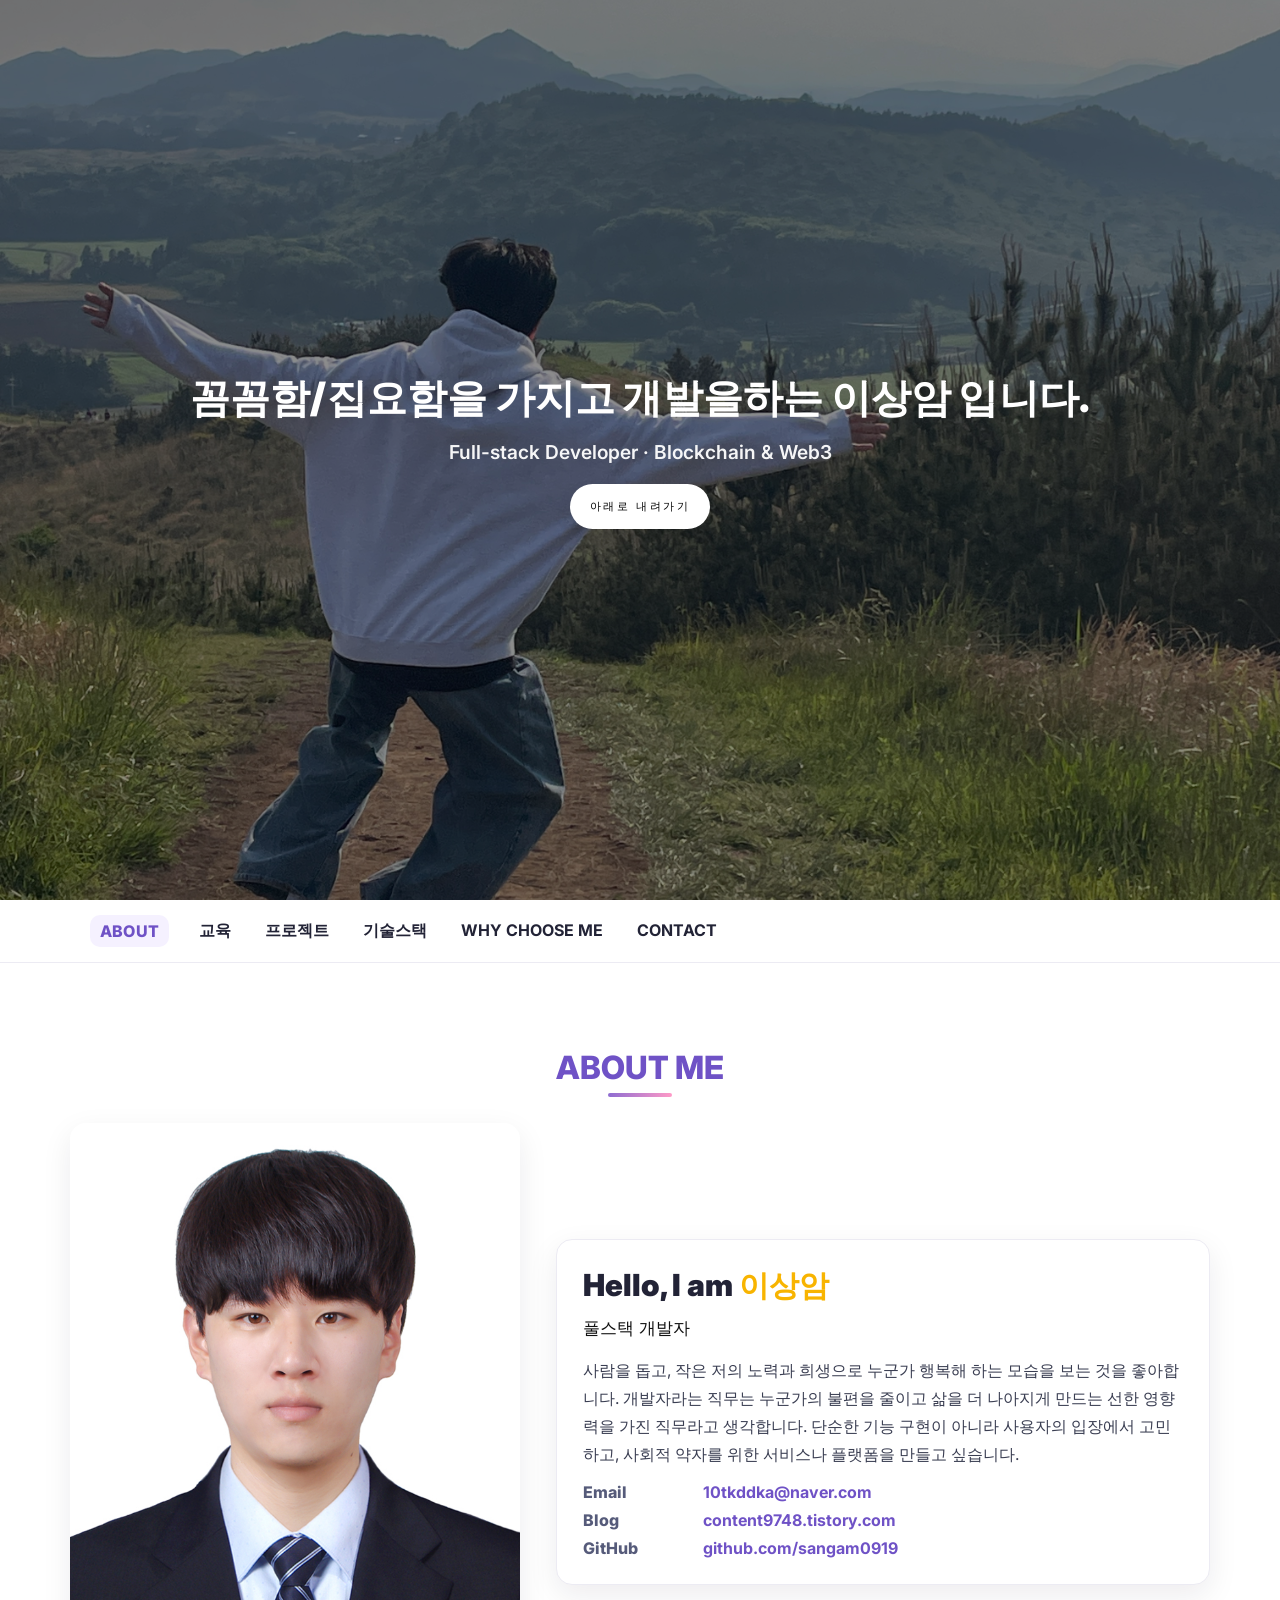
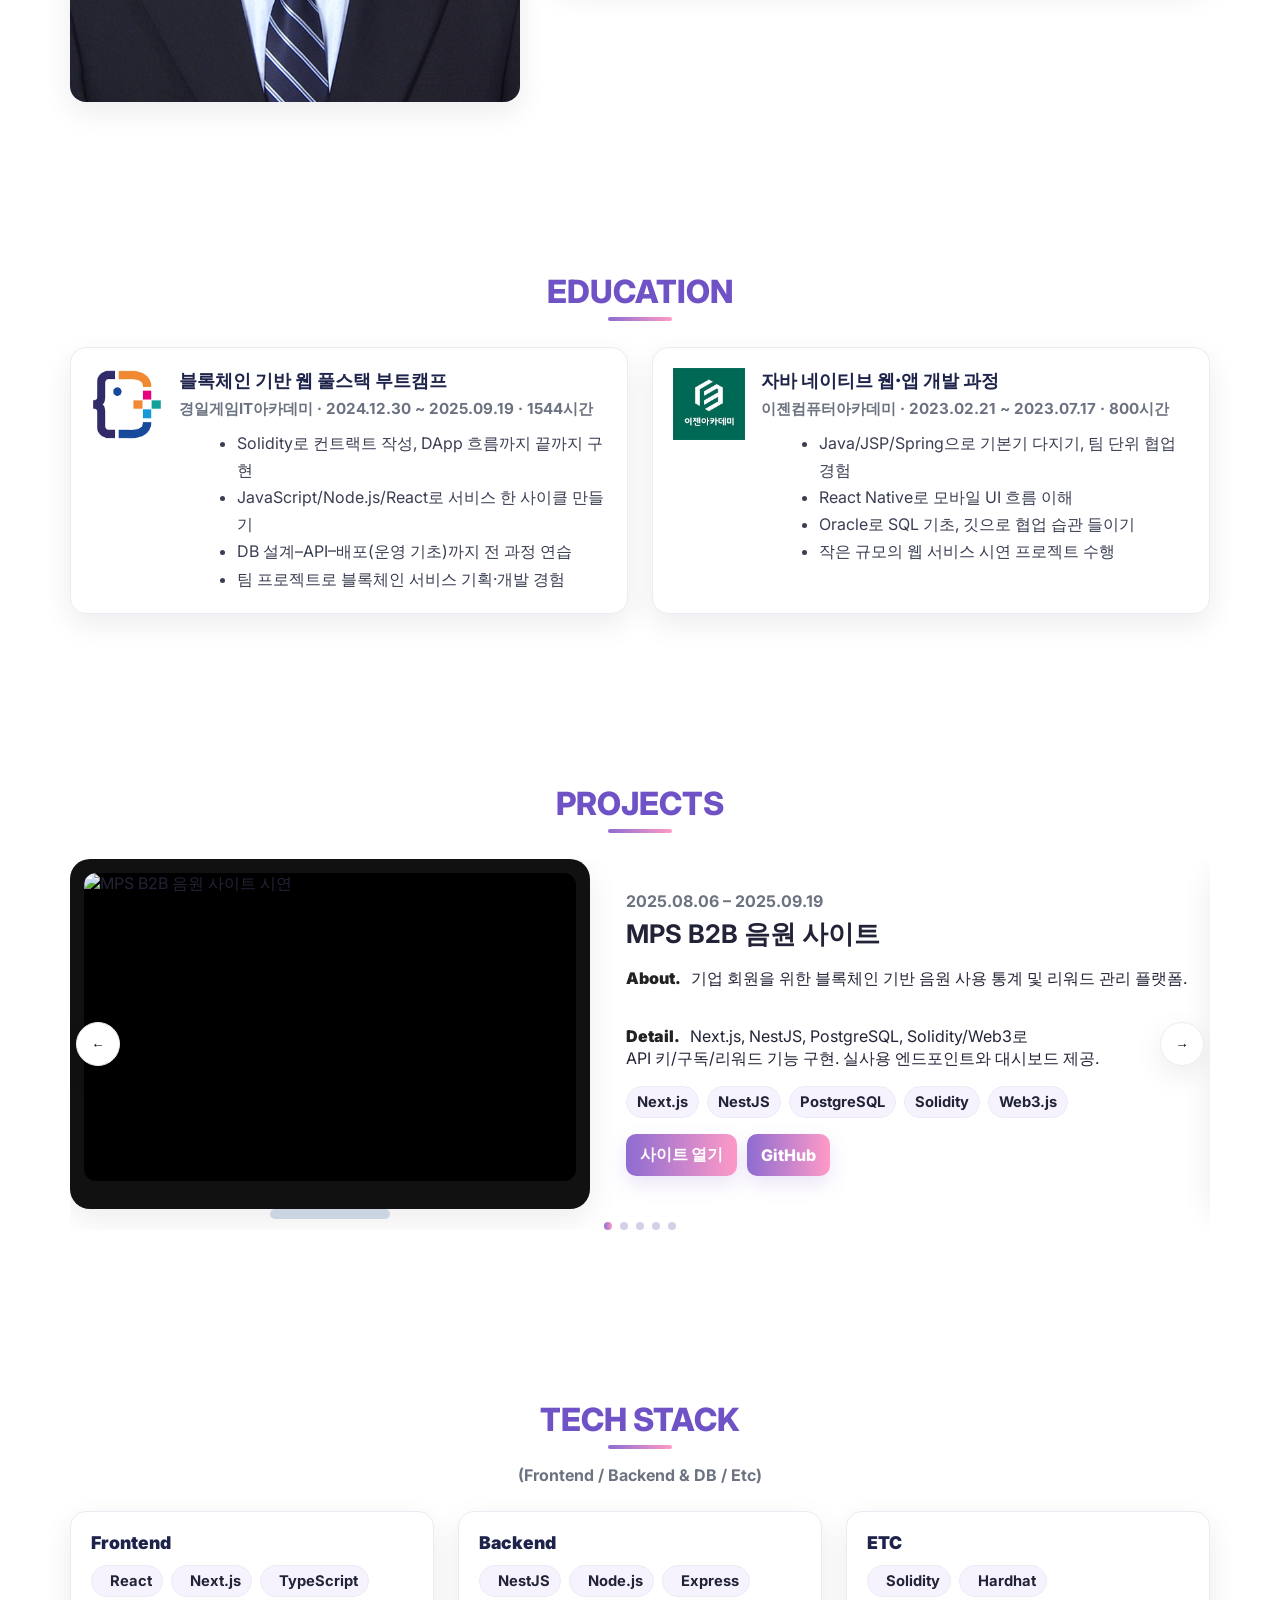
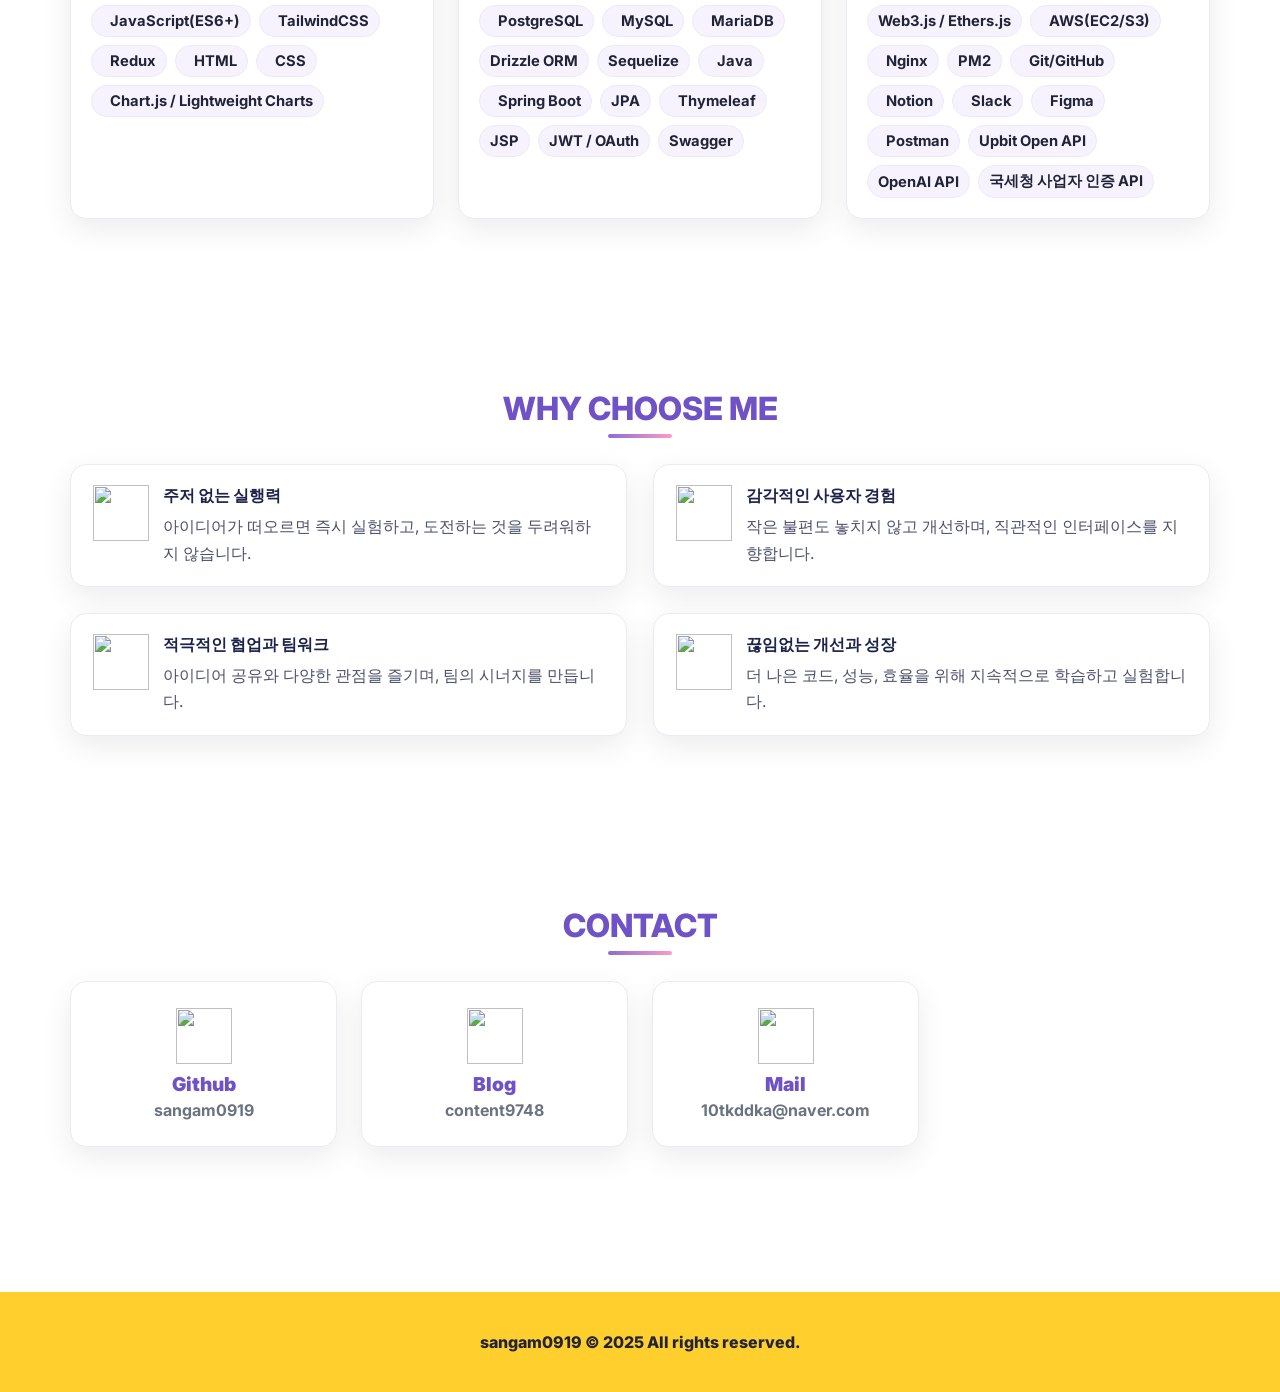
==== index.html @ bbc8d370 "포트폴리오" ====
<!DOCTYPE html>
<html lang="ko">
<head>
  <meta charset="UTF-8" />
  <meta name="viewport" content="width=device-width, initial-scale=1" />
  <title>이력서 - 이상암</title>
  <link href="https://fonts.googleapis.com/css2?family=Inter:wght@400;600;800&display=swap" rel="stylesheet">
  <link rel="stylesheet" href="https://cdn.jsdelivr.net/gh/devicons/devicon@latest/devicon.min.css">

  <style>
    :root{
      --bg:#ffffff;
      --text:#222336;
      --muted:#6b7280;
      --primary:#8e6cd1;
      --primary-strong:#6f52c6;
      --accent:#ff9ac7;
      --chip:#f6f3ff;
      --border:#ecebf3;
      --shadow:0 10px 30px rgba(20, 16, 35, .08);
      --r-lg:18px; --r-md:14px; --r-sm:10px;
      --ease:cubic-bezier(.2,.6,.2,1);
    }
    *{box-sizing:border-box}
    html,body{margin:0;background:var(--bg);color:var(--text);font-family:Inter,'Noto Sans KR',system-ui,-apple-system,Segoe UI,Roboto,sans-serif;scroll-behavior:smooth}
    img{max-width:100%;display:block}
    a{color:var(--primary-strong);text-decoration:none}
    a:hover{text-decoration:underline}


    /* section 별맞춤 */
    #stack { scroll-margin-top: 70px; }
    #why { scroll-margin-top: 120px; }
    #contact { scroll-margin-top: 90px; }
    #projects { scroll-margin-top: 70px; }
    #education { scroll-margin-top: 145px; }

    /* Topbar */
    .topbar{position:sticky;top:0;z-index:50;background:rgba(255,255,255,.9);backdrop-filter:saturate(140%) blur(8px);border-bottom:1px solid var(--border)}
    .topbar-inner{max-width:1140px;margin:0 auto;padding:12px 20px;display:flex;align-items:center;gap:18px}
    .brand{font-weight:800;letter-spacing:.2px;background:#f5f1ff;color:var(--primary-strong);padding:6px 10px;border-radius:10px;text-decoration:none}
    .nav{display:flex;gap:10px;overflow:auto}
    .nav a{padding:8px 12px;border-radius:10px;font-weight:700;color:var(--text);text-decoration:none;white-space:nowrap}
    .nav a:hover{background:#f1ecff;color:var(--primary-strong)}

    /* Hero Section */
    .hero{
      position:relative;height:100vh;display:flex;align-items:center;justify-content:center;text-align:center;color:#fff;
      background:url('jumpimage.png') center/cover no-repeat;
    }
    .hero::after{content:"";position:absolute;inset:0;background:rgba(0,0,0,0.45)}
    .hero-content{position:relative;z-index:1;padding:0 20px}
    .hero h1{font-size:2.5rem;font-weight:900;margin:0;letter-spacing:.2px}
    .hero p{margin-top:14px;font-size:1.2rem;font-weight:600;opacity:.95}

    /* Sections */
    section{padding:85px 20px;}
    .container{max-width:1140px;margin:0 auto}
    h2.title{position:relative;text-align:center;font-size:2rem;font-weight:800;margin:0 0 36px;color:var(--primary-strong)}
    h2.title::after{content:"";position:absolute;left:50%;bottom:-10px;transform:translateX(-50%);width:64px;height:4px;border-radius:2px;background:linear-gradient(90deg,var(--primary),var(--accent))}

    /* ABOUT */
    .about{display:grid;grid-template-columns:450px 1fr;gap:36px;align-items:center}
    .about-photo{border-radius:16px;overflow:hidden;box-shadow:var(--shadow)}
    .about-card{background:#fff;border:1px solid var(--border);box-shadow:var(--shadow);border-radius:16px;padding:26px}
    .hello{font-size:1.9rem;font-weight:900;margin:0 0 10px}
    .role{margin:0 0 16px;font-size:1.05rem;color:#111}
    .about-p{color:#3a3e52;line-height:1.75;margin:0 0 10px}
    .kv{margin-top:14px;display:grid;gap:8px}
    .kv .row{display:grid;grid-template-columns:110px 1fr;gap:10px}
    .kv .key{font-weight:800;color:#565b7a}
    .kv .val a{font-weight:700}

    /* PROJECTS */
    .proj-wrap{display:grid;grid-template-columns:520px 1fr;gap:36px;align-items:center}
    .laptop{position:relative;background:#111;border-radius:20px;padding:14px 14px 28px;box-shadow:var(--shadow)}
    .laptop::before{content:"";position:absolute;left:50%;bottom:-10px;transform:translateX(-50%);width:120px;height:10px;border-radius:12px;background:#cbd5e1}
    .screen {
  position: relative; /* overlay 절대 배치용 */
  border-radius: 12px;
  overflow: hidden;
  aspect-ratio: 16/10;
  background: #000;
  display: flex;
  align-items: center;
  justify-content: center;
  cursor: pointer;
}

.screen img {
  width: 100%;
  height: 100%;
  object-fit: cover;
  -webkit-user-drag: none;
  user-select: none;
  transition: transform .25s var(--ease);
}

.screen:hover img {
  transform: scale(1.02);
}

/* 오버레이 */
.screen-overlay {
  position: absolute;
  inset: 0; /* 상하좌우 0 */
  background: rgba(0,0,0,0.55);
  color: #fff;
  font-size: 1.1rem;
  font-weight: 700;
  display: flex;
  align-items: center;
  justify-content: center;
  opacity: 0;
  transition: opacity .25s var(--ease);
}

.screen:hover .screen-overlay {
  opacity: 1;
}

a, a:hover, a:focus, a:visited {
  text-decoration: none;
}
 


    .proj-meta h3{margin:0 0 6px;font-size:1.6rem}
    .date{color:var(--muted);font-weight:700;margin-bottom:6px}
    .about-dot{display:inline-block;font-weight:900;color:#222;margin-right:6px}
    .stack{display:flex;flex-wrap:wrap;gap:8px;margin-top:14px}
    .chip{background:var(--chip);border:1px solid var(--border);padding:6px 10px;border-radius:999px;font-weight:700;font-size:.92rem}
    .proj-actions{margin-top:16px;display:flex;gap:10px}
    .btn{display:inline-flex;align-items:center;gap:8px;background:linear-gradient(90deg,var(--primary),var(--accent));color:#fff;border:none;border-radius:10px;padding:10px 14px;font-weight:800;cursor:pointer;box-shadow:0 8px 20px rgba(142,108,209,.18);transition:transform .15s var(--ease)}
    .btn:hover{transform:translateY(-2px)}

    /* Slider */
    .slider{position:relative;overflow:hidden}
    .slides{display:flex;transition:transform .5s var(--ease);will-change:transform}
    .slide{min-width:100%}
    .arrow{position:absolute;top:50%;transform:translateY(-50%);border:none;background:#fff;border:1px solid var(--border);width:44px;height:44px;border-radius:999px;box-shadow:var(--shadow);cursor:pointer;z-index:10;display:grid;place-items:center}
    .arrow:hover{background:#f9f8ff}
    .arrow.prev{left:6px}
    .arrow.next{right:6px}
    .dots{display:flex;gap:8px;justify-content:center;margin-top:14px}
    .dot{width:8px;height:8px;border-radius:999px;background:#d4d0e6;cursor:pointer}
    .dot.active{background:linear-gradient(90deg,var(--primary),var(--accent))}

    /* STACK / SKILLS */
    #stack .sec-note{color:var(--muted);font-weight:700;margin:-10px 0 26px;text-align:center}
    .stack-grid{display:grid;grid-template-columns:repeat(3,1fr);gap:24px}
    .stack-card{background:#fff;border:1px solid var(--border);box-shadow:var(--shadow);border-radius:16px;padding:20px}
    .stack-card h4{margin:0 0 12px;font-size:1.1rem;font-weight:900;color:#1d234a}
    .skill-badges{display:flex;flex-wrap:wrap;gap:8px}
    .skill-badges .chip{display:inline-flex;align-items:center;gap:8px}
    .skill-badges i{font-size:18px;opacity:.9}

    /* WHY */
    .why{display:grid;grid-template-columns:repeat(2,1fr);gap:26px}
    .why-card{background:#fff;border:1px solid var(--border);box-shadow:var(--shadow);border-radius:16px;padding:20px 22px;display:grid;grid-template-columns:56px 1fr;gap:14px;align-items:start}
    .why-ttl{margin:0;font-weight:900;color:#1d234a}
    .why-txt{margin:6px 0 0;color:#4b516b;line-height:1.65}
    
    /* CONTACT */
    .contact-grid{display:grid;grid-template-columns:repeat(4,1fr);gap:24px}
    .contact-card{background:#fff;border:1px solid var(--border);box-shadow:var(--shadow);border-radius:16px;padding:26px;text-align:center;transition:transform .25s var(--ease), box-shadow .25s var(--ease)}
    .contact-card:hover{transform:translateY(-6px);box-shadow:0 16px 36px rgba(20,16,35,.15)}
    .contact-ttl{margin:8px 0 4px;font-size:1.2rem;font-weight:900}
    .contact-sub{color:var(--muted);font-weight:700}

    .edu-grid{display:grid;grid-template-columns:repeat(2,1fr);gap:24px}
    .edu-card{background:#fff;border:1px solid var(--border);box-shadow:var(--shadow);border-radius:16px;padding:20px;display:grid;grid-template-columns:72px 1fr;gap:16px;align-items:start}
    .edu-badge{width:56px;height:56px;border-radius:14px;display:grid;place-items:center;background:var(--chip);border:1px solid var(--border);font-weight:900;color:#4a3d77}
    .edu-head{margin:0 0 6px;font-size:1.15rem;font-weight:900;color:#1d234a}
    .edu-meta{margin:0 0 10px;color:#6b7280;font-weight:700;font-size:.95rem}
    .edu-list{margin:8px 0 0 18px;color:#3a3e52;line-height:1.7}
    @media (max-width:900px){ .edu-grid{grid-template-columns:1fr} }

    /* ▼ “아래로 내려가기” 버튼 */
    .scroll-down{
      display:inline-block;width:140px;height:45px;line-height:45px;text-align:center;
      font-family:'Roboto',sans-serif;font-size:11px;text-transform:uppercase;letter-spacing:2.5px;font-weight:500;
      color:#000;background-color:#fff;border:none;border-radius:45px;
      box-shadow:0px 8px 15px rgba(0,0,0,0.1);
      transition:all .3s ease;cursor:pointer;outline:none;text-decoration:none;
    }
    .scroll-down:hover{background:linear-gradient(90deg,var(--primary),var(--accent));box-shadow:0 15px 20px rgba(46,229,157,.4);color:#fff;transform:translateY(-7px)}
    .scroll-down:focus-visible{background:linear-gradient(90deg,var(--primary),var(--accent));outline-offset:3px}
    .scroll-down,.scroll-down:hover,.scroll-down:focus,.scroll-down:active,.scroll-down:visited{ text-decoration:none }
  

    /* Modal (고정 크기) */
    .modal-overlay{position:fixed;inset:0;display:none;background:rgba(20,16,35,.45);backdrop-filter:saturate(140%) blur(6px);z-index:1000}
    .modal-overlay.show{display:block}
    .modal{position:fixed;inset:0;display:none;place-items:center;z-index:1001;pointer-events:none}
    .modal.show{display:grid;pointer-events:auto}

    .modal-card{
      width:min(1000px,92vw);
      height:min(700px,85vh);
      display:flex;flex-direction:column;
      background:#fff;border:1px solid var(--border);border-radius:16px;box-shadow:var(--shadow);
      padding:16px 18px;animation:pop .18s var(--ease)
    }
    @keyframes pop{from{transform:scale(.98);opacity:.7}to{transform:scale(1);opacity:1}}

    .modal-head{display:flex;justify-content:space-between;align-items:center;gap:12px}
    .modal-title{font-size:1.25rem;font-weight:900;color:#1d234a;margin:0}
    .modal-close{border:none;background:#fff;border:1px solid var(--border);width:40px;height:40px;border-radius:999px;cursor:pointer}
    .modal-close:hover{background:#f9f8ff}

    .modal-body{flex:1;overflow:auto;margin-top:10px}
    .modal-grid{display:grid;grid-template-columns:1.1fr 1fr;gap:24px;align-items:start}
    .modal-grid.two-cols{ grid-template-columns: 1.2fr 1fr; }
    .modal-col-left{ display:flex; flex-direction:column; gap:14px; }
    .modal-cover{ border-radius:12px; overflow:hidden; aspect-ratio:16/10; background:#000; }
    .modal-intro{ color:#3a3e52; line-height:1.7; }

    .modal-head{ gap:10px; }
    .modal-head-actions{ display:flex; gap:8px; align-items:center; margin-left:auto; }
    .btn-sm {
  padding: 8px 12px;
  border-radius: 8px; /* 둥근 → 살짝 네모 */
  font-weight: 700;
  border: 1px solid var(--border);
  cursor: pointer;
  background: #fff;
  color: var(--text);
  box-shadow: none;
  text-decoration: none; /* 밑줄 제거 */
}

.btn-primary {
  background: var(--primary-strong);
  color: #fff;
  border: 1px solid var(--primary-strong);
  box-shadow: none;
  text-decoration: none; /* 밑줄 제거 */
}

.btn-outline {
  background: #fff;
  color: var(--text);
  border: 1px solid var(--border);
  text-decoration: none; /* 밑줄 제거 */
}

    .modal-intro{color:#3a3e52;line-height:1.7}
    .modal-text h4{margin:10px 0 6px;font-size:1.05rem;color:#1d234a}
    .modal-cover{border-radius:12px;overflow:hidden;aspect-ratio:16/10;background:#000}
    .modal-cover img{width:100%;height:100%;object-fit:cover}
    .modal-text h4{margin:0 0 8px;font-size:1.05rem;color:#1d234a}
    .modal-text p{margin:8px 0;color:#3a3e52;line-height:1.7}
    .modal-text ul{margin:8px 0 0 18px}
    @media (max-width:900px){ .modal-grid{grid-template-columns:1fr} }

    /* Footer */
    footer{margin-top:60px;background:#ffcf2e;text-align:center;padding:40px 12px;font-weight:800}

    /* Responsive layout tweaks */
    @media (max-width:1100px){
      .about{grid-template-columns:1fr;gap:18px}
      .proj-wrap{grid-template-columns:1fr;gap:18px}
    }
    @media (max-width:900px){
      .why{grid-template-columns:1fr}
      .contact-grid{grid-template-columns:repeat(2,1fr)}
      .stack-grid{grid-template-columns:1fr}
    }
  </style>
</head>
<body>
  <section class="hero">
    <div class="hero-content">
      <h1>꼼꼼함/집요함을 가지고 개발을하는 이상암 입니다.</h1>
      <p>Full-stack Developer · Blockchain & Web3</p>
      <a href="#about" class="scroll-down">아래로 내려가기</a>
    </div>
  </section>

  <!-- Topbar -->
  <header class="topbar">
    <div class="topbar-inner">
      <a class="brand" href="#about">ABOUT</a>
      <nav class="nav" aria-label="섹션">
        <a href="#education">교육</a>
        <a href="#projects">프로젝트</a>
        <a href="#stack">기술스택</a>
        <a href="#why">WHY CHOOSE ME</a>
        <a href="#contact">CONTACT</a>
      </nav>
    </div>
  </header>

  <!-- ABOUT -->
  <section id="about">
    <div class="container">
      <h2 class="title">ABOUT ME</h2>
      <div class="about">
        <div class="about-photo">
          <img src="이력서 사진.png" alt="이상암 프로필 사진">
        </div>
        <article class="about-card">
          <h3 class="hello">Hello, I am <span style="color:#f8b400">이상암</span></h3>
          <p class="role">풀스택 개발자</p>
          <p class="about-p">
            사람을 돕고, 작은 저의 노력과 희생으로 누군가 행복해 하는 모습을 보는 것을 좋아합니다.
            개발자라는 직무는 누군가의 불편을 줄이고 삶을 더 나아지게 만드는 선한 영향력을 가진 직무라고 생각합니다.
            단순한 기능 구현이 아니라 사용자의 입장에서 고민하고, 사회적 약자를 위한 서비스나 플랫폼을 만들고 싶습니다.
          </p>
          <div class="kv" style="margin-top:14px">
            <div class="row"><div class="key">Email</div><div class="val"><a href="mailto:10tkddka@naver.com">10tkddka@naver.com</a></div></div>
            <div class="row"><div class="key">Blog</div><div class="val"><a href="https://content9748.tistory.com/" target="_blank" rel="noreferrer">content9748.tistory.com</a></div></div>
            <div class="row"><div class="key">GitHub</div><div class="val"><a href="https://github.com/sangam0919" target="_blank" rel="noreferrer">github.com/sangam0919</a></div></div>
          </div>
        </article>
      </div>
    </div>
  </section>

  <!-- EDUCATION -->
  <section id="education">
    <div class="container">
      <h2 class="title">EDUCATION</h2>
  
      <div class="edu-grid">
        <!-- 부트캠프 1544h -->
        <article class="edu-card">
          <img src="경일아카데미.png" alt="블록체인 아이콘">
          <div>
            <h3 class="edu-head">블록체인 기반 웹 풀스택 부트캠프</h3>
            <p class="edu-meta">경일게임IT아카데미 · 2024.12.30 ~ 2025.09.19 · 1544시간</p>
            <ul class="edu-list">
              <li>Solidity로 컨트랙트 작성, DApp 흐름까지 끝까지 구현</li>
              <li>JavaScript/Node.js/React로 서비스 한 사이클 만들기</li>
              <li>DB 설계–API–배포(운영 기초)까지 전 과정 연습</li>
              <li>팀 프로젝트로 블록체인 서비스 기획·개발 경험</li> <!-- ★ 추가 -->
            </ul>
          </div>
        </article>
  
        <!-- 자바 네이티브 800h -->
        <article class="edu-card">
          <img src="이젠컴퓨터아카데미.png" alt="교육">
          <div>
            <h3 class="edu-head">자바 네이티브 웹·앱 개발 과정</h3>
            <p class="edu-meta">이젠컴퓨터아카데미 · 2023.02.21 ~ 2023.07.17 · 800시간</p>
            <ul class="edu-list">
              <li>Java/JSP/Spring으로 기본기 다지기, 팀 단위 협업 경험</li>
              <li>React Native로 모바일 UI 흐름 이해</li>
              <li>Oracle로 SQL 기초, 깃으로 협업 습관 들이기</li>
              <li>작은 규모의 웹 서비스 시연 프로젝트 수행</li> <!-- ★ 추가 -->
            </ul>
          </div>
        </article>
      </div>
    </div>
  </section>
  
  



  <!-- PROJECTS -->
  <section id="projects">
    <div class="container">
      <h2 class="title">PROJECTS</h2>

      <div class="slider">
        <button class="arrow prev" aria-label="이전">&larr;</button>
        <button class="arrow next" aria-label="다음">&rarr;</button>

        <div class="slides">
          <!-- Slide 1 : MPS -->
          <div class="slide">
          <div class="proj-wrap">
            <div class="laptop">
              <div class="screen" tabindex="0" role="button" aria-label="MPS B2B 음원 사이트 자세히 보기">
                <img src="MPS 클라이언트 시현.gif" alt="MPS B2B 음원 사이트 시연">
                <div class="screen-overlay">자세히 보기</div>
              </div>
            </div>
        
            <div class="proj-meta">
              <div class="date">2025.08.06 – 2025.09.19</div>
              <h3>MPS B2B 음원 사이트</h3>
              <p><span class="about-dot">About.</span> 기업 회원을 위한 블록체인 기반 음원 사용 통계 및 리워드 관리 플랫폼.</p>
              <br><span class="about-dot">Detail.</span> Next.js, NestJS, PostgreSQL, Solidity/Web3로 </br> API 키/구독/리워드 기능 구현. 실사용 엔드포인트와 대시보드 제공.</p>
              <div class="stack">
                <span class="chip">Next.js</span><span class="chip">NestJS</span>
                <span class="chip">PostgreSQL</span><span class="chip">Solidity</span><span class="chip">Web3.js</span>
              </div>
              <div class="proj-actions">
                <a class="btn" href="https://client.klk1.store" target="_blank" rel="noreferrer">사이트 열기</a>
                <a class="btn" href="https://github.com/sangam0919/MPS-project/tree/client" target="_blank" rel="noreferrer">GitHub</a>
              </div>
              <template class="more-tpl">
                <!-- 헤더로 이동할 액션 버튼(본문에서 숨김/제거됨) -->
                <div class="head-actions" style="display:none">
                  <a class="btn-sm btn-primary" href="https://client.klk1.store" target="_blank" rel="noreferrer">사이트 열기</a>
                  <a class="btn-sm btn-outline" href="https://github.com/sangam0919/MPS-project/tree/client" target="_blank" rel="noreferrer">GitHub</a>
                </div>
              
                <div class="modal-grid two-cols">
                  <!-- 왼쪽: 이미지 + 소개만 -->
                  <div class="modal-col-left">
                    <div class="modal-cover">
                      <img src="MPS 클라이언트 시현.gif" alt="MPS B2B 음원 플랫폼 시연">
                    </div>
              
                    <div class="modal-intro">
                      <h4>소개</h4>
                      <p>
                        블록체인 기반 B2B 음원 사용 통계·리워드 관리 플랫폼입니다. 기업 회원의
                        음원 사용 내역과 리워드 현황을 투명하게 관리하고, 구독/리워드 기반 결제를 지원합니다.
                      </p>
                    </div>
                  </div>
              
                  <!-- 오른쪽: 목적 · 담당 역할 · 문제/해결 · 결과/배운점 -->
                  <div class="modal-text">
                    <h4>프로젝트 개요</h4>
                    <ul>
                      <li><b>기간</b> : 2025.08.06 ~ 2025.09.17 / <b>인원</b> : 3명</li>
                      <li><b>목적</b> : 기업 회원의 음원 사용량·리워드를 한 곳에서 관리하고, 구독/리워드 기반 결제를 지원</li>
                    </ul>
              
                    <h4>담당 역할 (클라이언트 풀스택)</h4>
                    <ul>
                      <li><b>회원 시스템</b> : 자체 회원가입/로그인, <b>국세청 API</b>로 사업자 검증, 기업 전용 권한</li>
                      <li><b>구독/결제</b> : 구독권 결제 + 리워드(토큰) 기반 결제 로직</li>
                      <li><b>메인/목록</b> : 최신·인기, 장르/무드/형식 필터, 로그인/구독 상태별 접근 분리, 무한 스크롤</li>
                      <li><b>AI 태그</b> : OpenAI API로 2시간마다 무드 태그 자동 정규화(관리자 태그 매핑)</li>
                      <li><b>마이페이지</b> : 구독/리워드 내역·유효기간, API 키 발급/회전, 플레이리스트, 프로필 수정</li>
                      <li><b>플레이어</b> : 하단 고정형 재생바, 연속 재생</li>
                      <li><b>UX</b> : 다크 모드, 아코디언 필터 UI 적용</li>
                    </ul>
              
                    <h4>문제 & 해결</h4>
                    <ul>
                      <li>
                        <b>리스트/필터 성능 저하</b> : 초기엔 다중 쿼리와 반복 렌더로 느림 → 
                        <u>단일 쿼리화</u>와 데이터 구조 개선, 렌더 최소화로 체감 속도 향상
                      </li>
                      <li>
                        <b>권한 분리 복잡성</b> : 무료/구독/기업 권한이 뒤섞여 접근 제어가 혼란 → 
                        <u>상태 기반 가드</u>와 정렬/필터 조건 공통 모듈화로 안정화
                      </li>
                      <li>
                        <b>태그 일관성 문제</b> : 입력 태그 편차로 검색 하락 → 
                        <u>AI 정규화</u>(2시간 주기)로 태그 품질/검색 일관성 확보
                      </li>
                      <li>
                        <b>배포/운영</b> : 정적 자산 캐시·버전 충돌 → 
                        <u>S3+CloudFront</u> 캐시 키 버저닝, 무중단 배포/롤백, 환경변수 분리로 해결
                      </li>
                    </ul>
              
                    <h4>결과 & 배운 점</h4>
                    <ul>
                      <li>복잡한 <b>권한/정렬/필터</b> 로직을 안정적으로 반영하는 방법 체득</li>
                      <li>핵심 먼저, 이후 점진 개선하는 <b>우선순위 전략</b> 적용</li>
                      <li>로그/보안/환경변수/롤백 등 <b>운영 관점</b>까지 챙긴 경험</li>
                    </ul>
                  </div>
                </div>
              </template>
            </div>
          </div>
        </div>

        <div class="slide">
          <div class="proj-wrap">
            <div class="laptop">
              <div class="screen" tabindex="0" role="button" aria-label="SA 거래소 자세히 보기">
                <img src="SA거래소.png" alt="블록체인 모의 거래소">
                <div class="screen-overlay">자세히 보기</div>
              </div>
            </div>
            <div class="proj-meta">
              <div class="date">2025.06.04 – 2025.07.17</div>
              <h3>SA 거래소</h3>
              <p><span class="about-dot">About.</span> 업비트 API·실시간 차트 기반 모의 거래.</p>
              <p><span class="about-dot">Detail.</span> 매수/매도, 자산, 알림, 실시간 시세.</p>
              <div class="stack">
                <span class="chip">React</span><span class="chip">Node.js</span><span class="chip">Solidity</span><span class="chip">Web3.js</span><span class="chip">PostgreSQL</span><span class="chip">Lightweight Charts</span><span class="chip">Socket.IO</span>
              </div>

              <template class="more-tpl">
              
                <div class="modal-grid two-cols">
                  <!-- Left: 이미지 + 소개만 -->
                  <div class="modal-col-left">
                    <div class="modal-cover">
                      <img src="SA거래소.png" alt="블록체인 모의 거래소 시연">
                    </div>
              
                    <div class="modal-intro">
                      <h4>소개</h4>
                      <p>
                        주식 모의투자를 웹에서 체험할 수 있도록 실시간 시세, 체결(매수), 보유
                        자산, 알림을 구현한 모의 거래소입니다. 블록체인 환경을 접목해
                        실제 토큰 발행·교환 흐름을 경험할 수 있도록 설계했습니다.
                      </p>
                    </div>
                  </div>
              
                  <!-- Right: 개요 · 역할 · 문제/해결 · 현재상태/계획 · 배운점 -->
                  <div class="modal-text">
                    <h4>프로젝트 개요</h4>
                    <ul>
                      <li><b>기간</b> : 2025.06.04 ~ 2025.07.17 / <b>인원</b> : 1명</li>
                      <li><b>목적</b> : 실시간 시세 반영과 매수·매도 체결, 자산 관리 UX 구현 +
                        토큰 발행/교환 체험 환경 제공</li>
                    </ul>
              
                    <h4>담당 역할</h4>
                    <ul>
                      <li><b>실시간 시세</b> : 업비트 Open API(WebSocket) 수신 → 차트 즉시 반영</li>
                      <li><b>거래/자산</b> : 매수 로직, 보유 코인/잔액 조회, 가격 변동 알림</li>
                      <li><b>인증</b> : 카카오 로그인 기반 접근 제어</li>
                      <li><b>토큰 설계</b> : 가상 자산을 1:1 비율 토큰으로 환산·처리</li>
                      <li><b>스택</b> : React · Node.js · MySQL · Hardhat · Solidity</li>
                    </ul>
              
                    <h4>문제 & 해결</h4>
                    <ul>
                      <li>
                        <b>실시간 차트 지연/끊김</b> → 데이터 <u>버퍼링</u>, <u>간격 샘플링</u>, 
                        렌더 <u>최소화</u>로 프레임 드랍 개선(필요 구간만 업데이트)
                      </li>
                    </ul>
              
                    <h4>현재 상태 & 향후 계획</h4>
                    <ul>
                      <li>
                        <b>매수 완료, 매도 진행중</b> — 잔액/보유 자산 동기화와 원자성 보장을 위해
                        <u>orders / fills / balances</u>를 한 트랜잭션으로 처리하는 구조로 보완 예정
                        (체결성공 시 잔액 감소·보유코인 증가가 함께 커밋/롤백되도록).
                      </li>
                      <li>
                        <b>배포 예정</b> — 매도 로직 안정화 후 배포·모니터링·알림까지 연결.
                      </li>
                    </ul>
              
                    <h4>배운 점</h4>
                    <ul>
                      <li>실시간 스트림 처리와 렌더링 최적화 패턴</li>
                      <li>체결/자산 업데이트의 일관성·원자성 보장의 중요성</li>
                      <li>WebSocket ↔ UI 동기화 전략 정립</li>
                    </ul>
                  </div>
                </div>
              </template>
              
            </div>
          </div>
        </div>

          <!-- Slide 2 : 감정 일기장 -->
          <div class="slide">
            <div class="proj-wrap">
              <div class="laptop">
                <div class="screen" tabindex="0" role="button" aria-label="감정 일기장 자세히 보기">
                  <img src="감정 일기장.gif" alt="감정 일기장 시연">
                  <div class="screen-overlay">자세히 보기</div>
                </div>
              </div>
              <div class="proj-meta">
                <div class="date">2025.05.17 – 2025.06.01</div>
                <h3>감정 일기장</h3>
                <p><span class="about-dot">About.</span> 감정을 기록하고 통계/추천을 제공하는 개인 일기 서비스.</p>
                <p><span class="about-dot">Detail.</span> Redux, 에디터, 이미지 업로드, 스트릭/통계.</p>
                <div class="stack">
                  <span class="chip">React</span><span class="chip">Redux</span><span class="chip">Node.js</span><span class="chip">MySQL</span><span class="chip">TailwindCSS</span>
                </div>
                <div class="proj-actions">
                  <a class="btn" href="https://cuekim.shop" target="_blank" rel="noreferrer">사이트 열기</a>
                  <a class="btn" href="https://github.com/sangam0919/moodCloud-frontend/tree/develop" target="_blank" rel="noreferrer">GitHub</a>
                </div>

                <template class="more-tpl">
                  <div class="head-actions" style="display:none">
                    <a class="btn-sm btn-primary" href="https://cuekim.shop" target="_blank" rel="noreferrer">사이트 열기</a>
                    <a class="btn-sm btn-outline" href="https://github.com/sangam0919/moodCloud-frontend/tree/develop" target="_blank" rel="noreferrer">GitHub</a>
                  </div>
                
                  <div class="modal-grid two-cols">
                    <!-- Left: 이미지 + 소개 -->
                    <div class="modal-col-left">
                      <div class="modal-cover">
                        <img src="감정 일기장.gif" alt="AI 감정 일기장 시연">
                      </div>
                
                      <div class="modal-intro">
                        <h4>소개</h4>
                        <p>
                          감정 기반 소셜 일기장 플랫폼.  
                          사용자는 하루 1회 일기를 작성하거나 감정만 기록할 수 있고,  
                          OpenAI API 기반 감정 분석으로 자동 분류된 결과와 통계를 확인할 수 있음.
                        </p>
                      </div>
                    </div>
                
                    <!-- Right: 상세 내용 -->
                    <div class="modal-text">
                      <h4>핵심 기능</h4>
                      <ul>
                        <li>일기 작성·수정 (감정 선택 + AI 감정 자동 분석)</li>
                        <li>하루 1회 작성 제한 & 감정만 기록하기 기능</li>
                        <li>스트릭·주간 감정 통계, 활동 히트맵</li>
                        <li>마이페이지: 총 일기 수, 팔로워/팔로잉, 요일별 작성 내역</li>
                        <li>게시글 공개/비공개, 팔로우 기반 접근 제어</li>
                        <li>상세 페이지: 프로필·팔로우·댓글 CRUD·랜덤 추천</li>
                      </ul>
                
                      <h4>담당 역할</h4>
                      <ul>
                        <li>일기 작성/수정, 감정 선택·자동 분석 기능 구현</li>
                        <li>스트릭·주간 감정 통계 UI, 마이페이지 활동 시각화</li>
                        <li>게시글 상세(프로필, 댓글 CRUD, 추천) 기능 개발</li>
                        <li>공개/비공개·팔로우 접근 제어 로직 구현</li>
                      </ul>
                
                      <h4>문제 & 해결</h4>
                      <ul>
                        <li>
                          <b>AI 감정 분석 오류</b>  
                          - 이모티콘·은어·짧은 문장에서 감정 분류 실패 또는 응답 오류(429, 500).  
                          <u>해결</u>: 입력 전처리(특수문자·이모티콘 제거, 짧은 문장 제외) +  
                          fallback 로직 구성으로 안정성 확보.
                        </li>
                        <li>
                          <b>응답 지연·비일관성</b>  
                          - API 요청이 길어지면서 UX 저하 발생.  
                          <u>해결</u>: 샘플 데이터로 테스트하며 프롬프트 최적화,  
                          분석 실패 시 기본 감정값 매핑으로 대체 처리.
                        </li>
                      </ul>
                
                      <h4>배운 점</h4>
                      <ul>
                        <li>NLP·프롬프트 엔지니어링의 중요성 체감 (단순 호출 이상 필요)</li>
                        <li>실패 대응(fallback)과 입력 최적화의 필요성 학습</li>
                        <li>실사용자 환경에서 예외 상황 고려가 필수적임을 경험</li>
                      </ul>
                    </div>
                  </div>
                </template>
                
              </div>
            </div>
          </div>

          <!-- Slide 3 : 라이브 음악 스트리밍 -->
          <div class="slide">
            <div class="proj-wrap">
              <div class="laptop">
                <div class="screen" tabindex="0" role="button" aria-label="라이브 스트리밍 사이트 자세히 보기">
                  <img src="음악 스트리밍.gif" alt="라이브 스트리밍 시연">
                  <div class="screen-overlay">자세히 보기</div>
                </div>
              </div>
              <div class="proj-meta">
                <div class="date">2025.04.02 – 2025.04.17</div>
                <h3>라이브 스트리밍 사이트</h3>
                <p><span class="about-dot">About.</span> 친구들과 실시간으로 음악과 채팅을 공유하는 스트리밍 플랫폼.</p>
                <p><span class="about-dot">Detail.</span> WebRTC·Socket.IO, 실시간 채팅/녹화/다시보기.</p>
                <div class="stack">
                  <span class="chip">Node.js</span><span class="chip">EJS</span><span class="chip">MySQL</span>
                  <span class="chip">Socket.IO</span><span class="chip">WebRTC</span><span class="chip">Kakao Login</span>
                </div>
                <div class="proj-actions">
                  <a class="btn" href="https://react01.shop/" target="_blank" rel="noreferrer">사이트 열기</a>
                  <a class="btn" href="https://github.com/sangam0919/music-sharing/tree/Lee" target="_blank" rel="noreferrer">GitHub</a>
                </div>
          
                <template class="more-tpl">
                  <div class="head-actions" style="display:none">
                    <a class="btn-sm btn-primary" href="https://react01.shop/" target="_blank" rel="noreferrer">사이트 열기</a>
                    <a class="btn-sm btn-outline" href="https://github.com/sangam0919/music-sharing/tree/Lee" target="_blank" rel="noreferrer">GitHub</a>
                  </div>
          
                  <div class="modal-grid two-cols">
                    <!-- Left: 이미지 + 소개 -->
                    <div class="modal-col-left">
                      <div class="modal-cover">
                        <img src="음악 스트리밍.gif" alt="라이브 스트리밍 시연">
                      </div>
          
                      <div class="modal-intro">
                        <h4>소개</h4>
                        <p>
                          WebRTC와 Socket.IO를 활용한 실시간 음악 스트리밍 사이트.  
                          호스트는 방송을 열어 음악·채팅·영상을 송출하고,  
                          시청자는 동기화된 콘텐츠를 실시간으로 감상할 수 있음.  
                          녹화된 방송은 다시보기 기능을 통해 영상+채팅 로그와 함께 확인 가능.
                        </p>
                      </div>
                    </div>
          
                    <!-- Right: 상세 내용 -->
                    <div class="modal-text">
                      <h4>핵심 기능</h4>
                      <ul>
                        <li>호스트: 방송 시작/종료, 연속 재생, 영상+채팅 동시 녹화</li>
                        <li>시청자: 음악·채팅 실시간 동기화, 방송 종료 후 자동 리디렉션 UX</li>
                        <li>다시보기: 녹화 영상 저장, 당시 채팅 로그 재현</li>
                        <li>검색/재생: 음악 검색(제목·아티스트), 페이지네이션, 하단 재생바</li>
                      </ul>
          
                      <h4>담당 역할</h4>
                      <ul>
                        <li>호스트 페이지: 연속 재생·채팅·녹화 동기화 기능 구현</li>
                        <li>시청자 페이지: 실시간 동기화 및 UX 흐름 설계</li>
                        <li>다시보기 페이지: 영상·채팅 로그 저장 및 재생 처리</li>
                        <li>검색/재생 기능: 음악 검색, 리스트 페이지네이션, 재생바 활성화</li>
                      </ul>
          
                      <h4>문제 & 해결</h4>
                      <ul>
                        <li>
                          <b>문제</b>: Socket.IO만으로는 음악·영상·채팅 동시 스트리밍에 한계.  
                          <u>해결</u>: WebRTC로 실시간 미디어 스트림 전송, Socket.IO는 채팅/제어 메시지로 분리.
                        </li>
                        <li>
                          <b>문제</b>: 방송 종료 후 UX 단절 문제.  
                          <u>해결</u>: 방송 종료 시 5초 후 자동 리디렉션 → 사용자 경험 개선.
                        </li>
                      </ul>
          
                      <h4>배운 점</h4>
                      <ul>
                        <li>WebRTC 기반 실시간 미디어 전송 구조 이해</li>
                        <li>Socket.IO와 WebRTC의 역할 분리 설계 경험</li>
                        <li>실시간 UX 설계(자동 리디렉션, 동기화 유지)의 중요성 학습</li>
                        <li>새로운 기술(WebRTC)을 빠르게 학습·적용하는 능력 강화</li>
                      </ul>
                    </div>
                  </div>
                </template>
              </div>
            </div>
          </div>
          

          <!-- Slide 4 : 쇼핑몰 -->
          <div class="slide">
            <div class="proj-wrap">
              <div class="laptop">
                <div class="screen" tabindex="0" role="button" aria-label="쇼핑몰 프로젝트 자세히 보기">
                  <img src="noname01.png" alt="쇼핑몰 프로젝트">
                  <div class="screen-overlay">자세히 보기</div>
                </div>
              </div>
              <div class="proj-meta">
                <div class="date">2023.06.07 – 2023.07.17</div>
                <h3>쇼핑몰 프로젝트</h3>
                <p><span class="about-dot">About.</span> 상품/장바구니/결제까지 구현된 이커머스 데모.</p>
                <p><span class="about-dot">Detail.</span> Spring Boot + MySQL 기반 CRUD, 배포 구성.</p>
                <div class="stack">
                  <span class="chip">Spring Boot</span><span class="chip">MySQL</span><span class="chip">Thymeleaf</span><span class="chip">AWS EC2</span>
                </div>

                <template class="more-tpl">
                  <div class="modal-grid two-cols">
                    <!-- Left: 이미지 + 소개 -->
                    <div class="modal-col-left">
                      <div class="modal-cover">
                        <img src="noname01.png" alt="웹 쇼핑몰 시연">
                      </div>
                
                      <div class="modal-intro">
                        <h4>소개</h4>
                        <p>
                          Spring Boot와 JPA를 기반으로 제작한 웹 쇼핑몰 사이트.  
                          사용자 인증, 리뷰 게시판, 문의 게시판을 중심으로 기본적인  
                          이커머스 기능을 구현하여 UI/UX 흐름과 협업 경험을 학습한 프로젝트.
                        </p>
                      </div>
                    </div>
                
                    <!-- Right: 상세 내용 -->
                    <div class="modal-text">
                      <h4>핵심 기능</h4>
                      <ul>
                        <li>사용자 인증: 로그인/회원가입, 아이디 중복 확인, 비밀번호 유효성 검사</li>
                        <li>리뷰 게시판: 리뷰 목록·상세 조회, 작성/수정/삭제, 로그인 사용자 조건부 글쓰기 버튼</li>
                        <li>문의 게시판: 댓글 CRUD(등록/수정/삭제)로 사용자 간 소통 강화</li>
                        <li>UI/UX: Thymeleaf 기반 동적 렌더링, 사용자 친화적 화면 설계</li>
                      </ul>
                
                      <h4>담당 역할</h4>
                      <ul>
                        <li>사용자 인증 로직 구현 및 예외 처리/상태 관리</li>
                        <li>리뷰 게시판 CRUD + 로그인 조건부 UI 처리</li>
                        <li>문의 게시판 댓글 CRUD 기능 개발</li>
                      </ul>
                
                      <h4>문제 & 해결</h4>
                      <ul>
                        <li>
                          <b>문제</b>: 팀 협업 과정에서 코드 구조와 구현 방식이 달라 소통 혼선 발생.  
                          <u>해결</u>: 기능 분담 전 회의에서 역할·파일 구조·데이터 명세를 먼저 합의하고,  
                          진행 중에도 변경 사항을 공유하여 충돌 최소화.
                        </li>
                        <li>
                          <b>문제</b>: 온라인 협업 환경에서 요구사항 이해 차이로 불필요한 수정 작업 발생.  
                          <u>해결</u>: 기능별 상세 문서화 및 공통 용어 사용으로 의사소통 기준을 통일.
                        </li>
                      </ul>
                
                      <h4>배운 점</h4>
                      <ul>
                        <li>협업 초기 기획·커뮤니케이션 단계의 중요성을 체감</li>
                        <li>작은 변경 사항이라도 팀과 공유해야 생산성이 높아진다는 교훈</li>
                        <li>협업 시 명확한 합의와 역할 정의가 이후 개발 속도·품질에 직결됨을 경험</li>
                      </ul>
                    </div>
                  </div>
                </template>
                
              </div>
            </div>
          </div>

          <!-- Slide 5 : SA 거래소 -->

        </div><!-- /slides -->

        <div class="dots" aria-label="슬라이드 도트"></div>
      </div><!-- /slider -->
    </div>
  </section>

  <!-- STACK -->
  <section id="stack">
    <div class="container">
      <h2 class="title">TECH STACK</h2>
      <p class="sec-note">(Frontend / Backend & DB / Etc)</p>

      <div class="stack-grid">
        <div class="stack-card">
          <h4>Frontend</h4>
          <div class="skill-badges">
            <span class="chip"><i class="devicon-react-original colored"></i>React</span>
            <span class="chip"><i class="devicon-nextjs-plain colored"></i>Next.js</span>
            <span class="chip"><i class="devicon-typescript-plain colored"></i>TypeScript</span>
            <span class="chip"><i class="devicon-javascript-plain colored"></i>JavaScript(ES6+)</span>
            <span class="chip"><i class="devicon-tailwindcss-plain colored"></i>TailwindCSS</span>
            <span class="chip"><i class="devicon-redux-original colored"></i>Redux</span>
            <span class="chip"><i class="devicon-html5-plain colored"></i>HTML</span>
            <span class="chip"><i class="devicon-css3-plain colored"></i>CSS</span>
            <span class="chip"><i class="devicon-chartjs-plain colored"></i>Chart.js / Lightweight Charts</span>
          </div>
        </div>

        <div class="stack-card">
          <h4>Backend</h4>
          <div class="skill-badges">
            <span class="chip"><i class="devicon-nestjs-plain colored"></i>NestJS</span>
            <span class="chip"><i class="devicon-nodejs-plain colored"></i>Node.js</span>
            <span class="chip"><i class="devicon-express-original colored"></i>Express</span>
            <span class="chip"><i class="devicon-postgresql-plain colored"></i>PostgreSQL</span>
            <span class="chip"><i class="devicon-mysql-plain colored"></i>MySQL</span>
            <span class="chip"><i class="devicon-mariadb-plain colored"></i>MariaDB</span>
            <span class="chip">Drizzle ORM</span>
            <span class="chip">Sequelize</span>
            <span class="chip"><i class="devicon-java-plain colored"></i>Java</span>
            <span class="chip"><i class="devicon-spring-plain colored"></i>Spring Boot</span>
            <span class="chip">JPA</span>
            <span class="chip"><i class="devicon-thymeleaf-plain colored"></i>Thymeleaf</span>
            <span class="chip">JSP</span>
            <span class="chip">JWT / OAuth</span>
            <span class="chip">Swagger</span>
          </div>
        </div>

        <div class="stack-card">
          <h4>ETC</h4>
          <div class="skill-badges">
            <span class="chip"><i class="devicon-solidity-plain"></i>Solidity</span>
            <span class="chip"><i class="devicon-hardhat-plain"></i>Hardhat</span>
            <span class="chip">Web3.js / Ethers.js</span>
            <span class="chip"><i class="devicon-amazonwebservices-plain"></i>AWS(EC2/S3)</span>
            <span class="chip"><i class="devicon-nginx-original"></i>Nginx</span>
            <span class="chip">PM2</span>
            <span class="chip"><i class="devicon-github-original"></i>Git/GitHub</span>
            <span class="chip"><i class="devicon-notion-plain"></i>Notion</span>
            <span class="chip"><i class="devicon-slack-plain"></i>Slack</span>
            <span class="chip"><i class="devicon-figma-plain"></i>Figma</span>
            <span class="chip"><i class="devicon-postman-plain"></i>Postman</span>
            <span class="chip">Upbit Open API</span>
            <span class="chip">OpenAI API</span>
            <span class="chip">국세청 사업자 인증 API</span>
          </div>
        </div>
      </div>
    </div>
  </section>

  <!-- WHY CHOOSE ME -->
  <section id="why">
    <div class="container">
      <h2 class="title">WHY CHOOSE ME</h2>
      <div class="why">
        <div class="why-card">
          <img src="https://cdn-icons-png.flaticon.com/512/4329/4329440.png" alt="" width="56" height="56" style="filter:saturate(110%)">
          <div>
            <h4 class="why-ttl">주저 없는 실행력</h4>
            <p class="why-txt">아이디어가 떠오르면 즉시 실험하고, 도전하는 것을 두려워하지 않습니다.</p>
          </div>
        </div>
        <div class="why-card">
          <img src="https://cdn-icons-png.flaticon.com/512/10336/10336268.png" alt="" width="56" height="56">
          <div>
            <h4 class="why-ttl">감각적인 사용자 경험</h4>
            <p class="why-txt">작은 불편도 놓치지 않고 개선하며, 직관적인 인터페이스를 지향합니다.</p>
          </div>
        </div>
        <div class="why-card">
          <img src="https://cdn-icons-png.flaticon.com/512/1995/1995481.png" alt="" width="56" height="56">
          <div>
            <h4 class="why-ttl">적극적인 협업과 팀워크</h4>
            <p class="why-txt">아이디어 공유와 다양한 관점을 즐기며, 팀의 시너지를 만듭니다.</p>
          </div>
        </div>
        <div class="why-card">
          <img src="https://cdn-icons-png.flaticon.com/512/411/411763.png" alt="" width="56" height="56">
          <div>
            <h4 class="why-ttl">끊임없는 개선과 성장</h4>
            <p class="why-txt">더 나은 코드, 성능, 효율을 위해 지속적으로 학습하고 실험합니다.</p>
          </div>
        </div>
      </div>
    </div>
  </section>

  <!-- CONTACT -->
  <section id="contact">
    <div class="container">
      <h2 class="title">CONTACT</h2>
    <div class="contact-grid">
      <a class="contact-card" href="https://github.com/sangam0919" target="_blank" rel="noreferrer">
        <img alt="" src="https://cdn-icons-png.flaticon.com/512/733/733553.png" width="56" height="56" style="margin:0 auto">
        <div class="contact-ttl">Github</div>
        <div class="contact-sub">sangam0919</div>
      </a>
      <a class="contact-card" href="https://content9748.tistory.com/" target="_blank" rel="noreferrer">
        <img alt="" src="https://cdn-icons-png.flaticon.com/512/456/456212.png" width="56" height="56" style="margin:0 auto">
        <div class="contact-ttl">Blog</div>
        <div class="contact-sub">content9748</div>
      </a>
      <a class="contact-card" href="mailto:10tkddka@naver.com">
        <img alt="" src="https://cdn-icons-png.flaticon.com/512/281/281769.png" width="56" height="56" style="margin:0 auto">
        <div class="contact-ttl">Mail</div>
        <div class="contact-sub">10tkddka@naver.com</div>
      </a>
    </div>
    </div>
  </section>

  <footer>
    sangam0919 © 2025 All rights reserved. 
  </footer>

  <!-- 공용 모달 DOM -->
  <div class="modal-overlay" id="modalOverlay"></div>
  <div class="modal" id="projModal" aria-hidden="true">
    <div class="modal-card" role="dialog" aria-modal="true" aria-labelledby="projModalTitle">
      <div class="modal-head">
        <h3 class="modal-title" id="projModalTitle">상세보기</h3>
        <div class="modal-head-actions" id="projModalHeadActions"></div> 
        <button class="modal-close" id="projModalClose" aria-label="닫기">✕</button>
      </div>
      <div class="modal-body" id="projModalBody"></div>
    </div>
  </div>

  <script>
    // 슬라이더
    const slider = document.querySelector('.slider');
    const slidesEl = slider.querySelector('.slides');
    const slides = Array.from(slidesEl.children);
    const dotsWrap = slider.querySelector('.dots');
    const prev = slider.querySelector('.arrow.prev');
    const next = slider.querySelector('.arrow.next');

    let idx = 0;

    function renderDots() {
      dotsWrap.innerHTML = slides.map((_, i) =>
        `<div class="dot${i===idx?' active':''}" data-i="${i}"></div>`
      ).join('');
    }
    function go(i){
      idx = (i + slides.length) % slides.length;
      slidesEl.style.transform = `translateX(-${idx*100}%)`;
      renderDots();
    }
    prev.onclick = () => go(idx-1);
    next.onclick = () => go(idx+1);
    dotsWrap.onclick = (e) => {
      const d = e.target.closest('.dot'); if(!d) return;
      go(+d.dataset.i);
    };

    // 초기 렌더
    renderDots();

    // 모바일 터치 스와이프
    let startX = 0;
    slidesEl.addEventListener('touchstart', e => {
      startX = e.touches[0].clientX;
    }, {passive:true});
    slidesEl.addEventListener('touchend', e => {
      const dx = e.changedTouches[0].clientX - startX;
      if(Math.abs(dx) > 40) go(idx + (dx < 0 ? 1 : -1));
    }, {passive:true});

    // 데스크톱 마우스 드래그 스와이프
    let isDown = false, mouseStartX = 0, moved = 0;
    slidesEl.addEventListener('mousedown', e => {
      isDown = true; mouseStartX = e.clientX; moved = 0;
      slidesEl.style.cursor = 'grabbing';
      e.preventDefault();
    });
    window.addEventListener('mousemove', e => {
      if (!isDown) return; moved = e.clientX - mouseStartX;
    });
    window.addEventListener('mouseup', () => {
      if (!isDown) return;
      slidesEl.style.cursor = ''; isDown = false;
      if (Math.abs(moved) > 50) go(idx + (moved < 0 ? 1 : -1));
    });

    // 이미지 드래그 방지
    document.querySelectorAll('.slider img').forEach(img => { img.draggable = false; });

    // ── 모달 열기/닫기 ─────────────────────────────────
    const modal = document.getElementById('projModal');
    const overlay = document.getElementById('modalOverlay');
    const bodyEl = document.getElementById('projModalBody');
    const titleEl = document.getElementById('projModalTitle');
    const closeBtn = document.getElementById('projModalClose');

          function openModal(content, titleText){
        bodyEl.innerHTML = '';
        // 1) 본문 콘텐츠 주입
        let frag = null;
        if (content instanceof HTMLTemplateElement) {
          frag = content.content.cloneNode(true);
        } else if (content instanceof DocumentFragment) {
          frag = content.cloneNode(true);
        } else if (content instanceof Element) {
          frag = content.cloneNode(true);
        } else if (typeof content === 'string') {
          bodyEl.innerHTML = content;
        }
        if (frag) bodyEl.appendChild(frag);

        // 2) 타이틀
        if (titleText) titleEl.textContent = titleText;

        // 3) 헤더 액션(버튼) 채우기
        const headActionsHost = document.getElementById('projModalHeadActions');
        headActionsHost.innerHTML = ''; // 먼저 비움
        const actionsFromBody = bodyEl.querySelector('.head-actions'); // 템플릿 안에 숨겨둔 버튼 박스
        if (actionsFromBody) {
          headActionsHost.innerHTML = actionsFromBody.innerHTML;
          actionsFromBody.remove(); // 본문에서는 제거
        }

        // 4) 오픈
        overlay.classList.add('show');
        modal.classList.add('show');
        document.body.style.overflow = 'hidden';
        closeBtn.focus();
      }

      function closeModal(){
        overlay.classList.remove('show');
        modal.classList.remove('show');
        document.body.style.overflow = '';
        bodyEl.innerHTML = '';
        const headActionsHost = document.getElementById('projModalHeadActions');
        if (headActionsHost) headActionsHost.innerHTML = ''; // 헤더 버튼도 비움
      }


    overlay.addEventListener('click', closeModal);
    modal.addEventListener('click', (e) => {
      if (!e.target.closest('.modal-card')) closeModal();
    });
    closeBtn.addEventListener('click', closeModal);
    window.addEventListener('keydown', (e)=>{ if(e.key === 'Escape') closeModal(); });

    // 스크린 클릭/키보드 → 같은 카드의 템플릿을 모달로
    function openProjectModalFrom(el){
  const wrap = el.closest('.proj-wrap');
  const meta = wrap?.querySelector('.proj-meta');
  const tpl  = meta?.querySelector('.more-tpl');
  const ttl  = meta?.querySelector('h3')?.textContent?.trim() || '상세보기';
  if (tpl) openModal(tpl, ttl);   // ← 여기만 변경
}

    // 마우스 클릭
    document.addEventListener('click', (e)=>{
      const scr = e.target.closest('.screen');
      if(!scr) return;
      // 슬라이더 드래그 직후 클릭 방지
      if (typeof moved === 'number' && Math.abs(moved) > 5) return;
      openProjectModalFrom(scr);
    });

    // 키보드 접근(Enter/Space)
    document.addEventListener('keydown', (e)=>{
      const scr = e.target.closest?.('.screen');
      if(!scr) return;
      if (e.key === 'Enter' || e.key === ' ') {
        e.preventDefault();
        openProjectModalFrom(scr);
      }
    });
  </script>
</body>
</html>
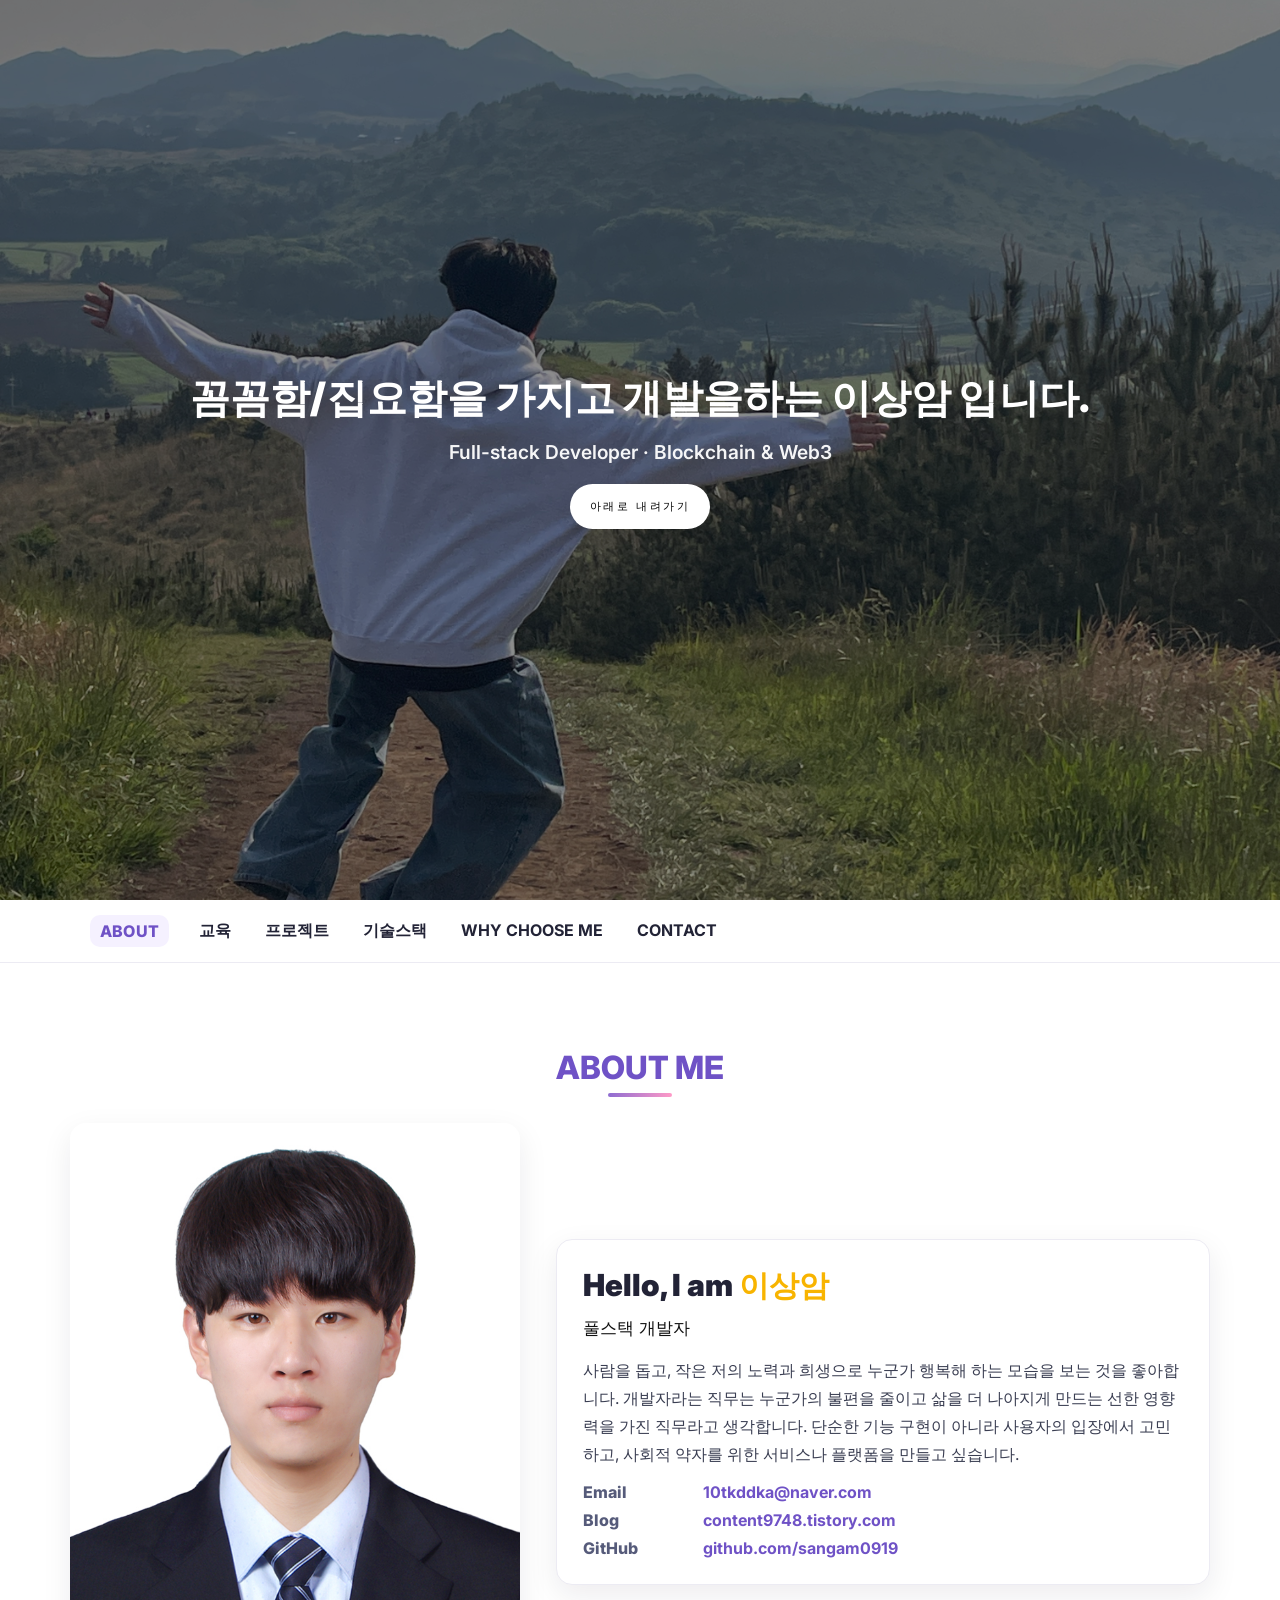
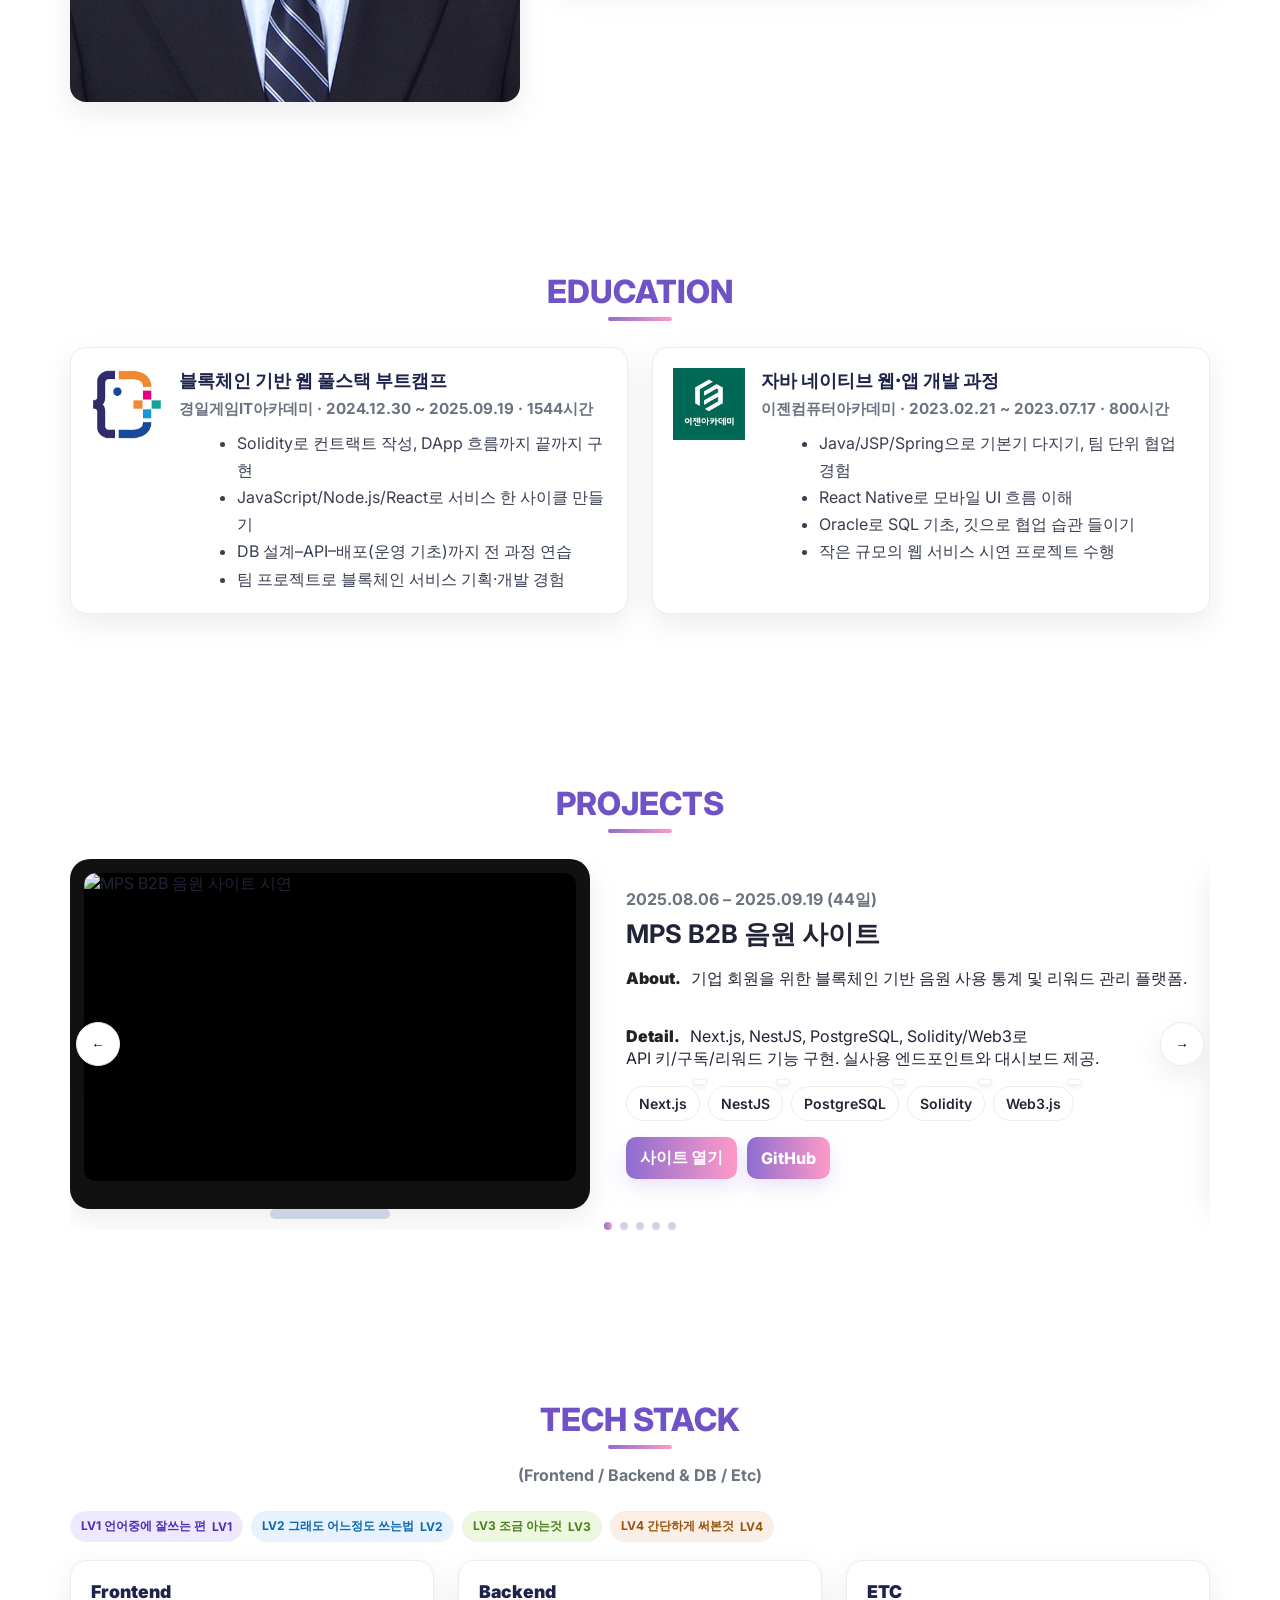
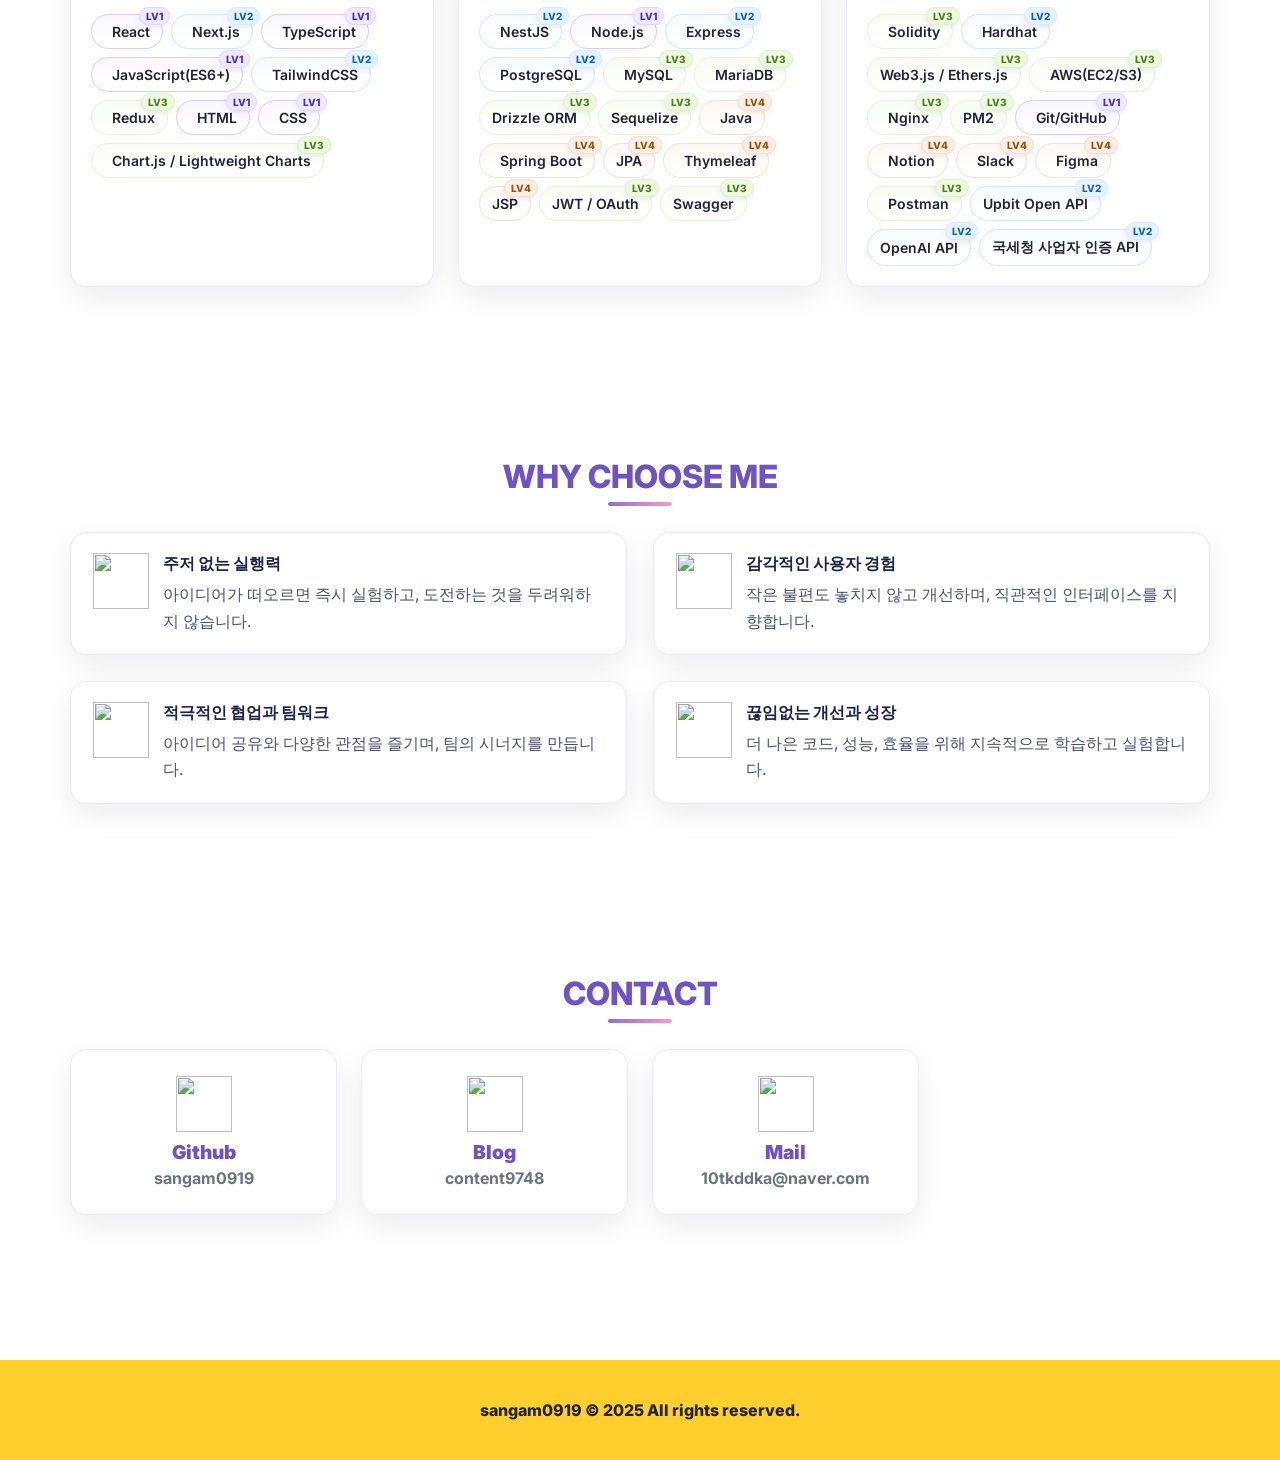
==== commit cd6010f4: "포트폴리오" ====
--- a/index.html
+++ b/index.html
@@ -155,6 +155,48 @@
     .skill-badges .chip{display:inline-flex;align-items:center;gap:8px}
     .skill-badges i{font-size:18px;opacity:.9}
 
+    /* 공통 칩 */
+.skill-badges { display:flex; flex-wrap:wrap; gap:8px; }
+.chip{
+  display:inline-flex; align-items:center; gap:6px;
+  padding:8px 12px; border-radius:999px; font-weight:600; font-size:14px;
+  border:1px solid var(--border, #e6e6ef); background:#fff; position:relative;
+}
+
+/* LV 배지 (칩 오른쪽 상단 작은 라벨) */
+.chip::after{
+  content: attr(data-lv-label); /* fallback용: 클래스로 덮어씌움 */
+  position:absolute; top:-8px; right:-8px;
+  font-size:10px; font-weight:800; padding:2px 6px; border-radius:999px;
+  border:1px solid rgba(0,0,0,.06); background:#fff;
+  box-shadow:0 2px 6px rgba(0,0,0,.08);
+}
+
+/* 레벨 색상 */
+.lv1{ border-color:#d8ccff; background:linear-gradient(0deg,#ffffff,#faf7ff); }
+.lv1::after{ content:"LV1"; color:#4b2fb6; background:#efe9ff; border-color:#e2d7ff; }
+
+.lv2{ border-color:#cfe9ff; background:linear-gradient(0deg,#ffffff,#f7fbff); }
+.lv2::after{ content:"LV2"; color:#0d66b6; background:#e6f3ff; border-color:#d5ecff; }
+
+.lv3{ border-color:#e8f3d8; background:linear-gradient(0deg,#ffffff,#f9fcf3); }
+.lv3::after{ content:"LV3"; color:#4b7f1f; background:#eef8df; border-color:#e0f1cc; }
+
+.lv4{ border-color:#f2e3d8; background:linear-gradient(0deg,#ffffff,#fdf8f5); }
+.lv4::after{ content:"LV4"; color:#9a530c; background:#faeee5; border-color:#f3dfcf; }
+
+/* Legend */
+.lv-legend{ display:flex; gap:8px; margin:8px 0 18px; flex-wrap:wrap; }
+.legend-chip{
+  display:inline-flex; align-items:center; gap:6px;
+  padding:6px 10px; border-radius:999px; font-weight:700; font-size:12px; border:1px solid #eee;
+}
+.legend-chip.lv1{ background:#efe9ff; color:#4b2fb6; }
+.legend-chip.lv2{ background:#e6f3ff; color:#0d66b6; }
+.legend-chip.lv3{ background:#eef8df; color:#4b7f1f; }
+.legend-chip.lv4{ background:#faeee5; color:#9a530c; }
+
+
     /* WHY */
     .why{display:grid;grid-template-columns:repeat(2,1fr);gap:26px}
     .why-card{background:#fff;border:1px solid var(--border);box-shadow:var(--shadow);border-radius:16px;padding:20px 22px;display:grid;grid-template-columns:56px 1fr;gap:14px;align-items:start}
@@ -267,6 +309,23 @@
       .contact-grid{grid-template-columns:repeat(2,1fr)}
       .stack-grid{grid-template-columns:1fr}
     }
+
+    /* 우측 설명 영역 시각 정리 */
+.modal-text { display: grid; gap: 16px; }
+.modal-text h4 { margin: 8px 0; font-weight: 800; }
+.modal-text .kv { padding-left: 18px; }
+.block { padding: 14px 16px; border: 1px solid var(--divider, #e9e3f3); border-radius: 12px; background: var(--surface, #fff); }
+.block.backend { border-left: 4px solid #6f52c6; }
+.block.frontend { border-left: 4px solid #ff9ac7; }
+.block.issues .split { display: grid; gap: 10px; padding-left: 0; list-style: none; }
+.block .tag{
+  display:inline-block; font-size:12px; font-weight:700;
+  padding:2px 8px; border-radius:999px; margin-right:8px;
+  background:#f3ecff; color:#4a3d77;
+}
+.modal-text ul { padding-left: 18px; }
+.modal-text li { margin: 6px 0; line-height: 1.5; }
+
   </style>
 </head>
 <body>
@@ -382,7 +441,7 @@
             </div>
         
             <div class="proj-meta">
-              <div class="date">2025.08.06 – 2025.09.19</div>
+              <div class="date">2025.08.06 – 2025.09.19 (44일)</div>
               <h3>MPS B2B 음원 사이트</h3>
               <p><span class="about-dot">About.</span> 기업 회원을 위한 블록체인 기반 음원 사용 통계 및 리워드 관리 플랫폼.</p>
               <br><span class="about-dot">Detail.</span> Next.js, NestJS, PostgreSQL, Solidity/Web3로 </br> API 키/구독/리워드 기능 구현. 실사용 엔드포인트와 대시보드 제공.</p>
@@ -418,52 +477,70 @@
                   </div>
               
                   <!-- 오른쪽: 목적 · 담당 역할 · 문제/해결 · 결과/배운점 -->
-                  <div class="modal-text">
-                    <h4>프로젝트 개요</h4>
-                    <ul>
-                      <li><b>기간</b> : 2025.08.06 ~ 2025.09.17 / <b>인원</b> : 3명</li>
-                      <li><b>목적</b> : 기업 회원의 음원 사용량·리워드를 한 곳에서 관리하고, 구독/리워드 기반 결제를 지원</li>
-                    </ul>
-              
-                    <h4>담당 역할 (클라이언트 풀스택)</h4>
-                    <ul>
-                      <li><b>회원 시스템</b> : 자체 회원가입/로그인, <b>국세청 API</b>로 사업자 검증, 기업 전용 권한</li>
-                      <li><b>구독/결제</b> : 구독권 결제 + 리워드(토큰) 기반 결제 로직</li>
-                      <li><b>메인/목록</b> : 최신·인기, 장르/무드/형식 필터, 로그인/구독 상태별 접근 분리, 무한 스크롤</li>
-                      <li><b>AI 태그</b> : OpenAI API로 2시간마다 무드 태그 자동 정규화(관리자 태그 매핑)</li>
-                      <li><b>마이페이지</b> : 구독/리워드 내역·유효기간, API 키 발급/회전, 플레이리스트, 프로필 수정</li>
-                      <li><b>플레이어</b> : 하단 고정형 재생바, 연속 재생</li>
-                      <li><b>UX</b> : 다크 모드, 아코디언 필터 UI 적용</li>
-                    </ul>
-              
-                    <h4>문제 & 해결</h4>
-                    <ul>
-                      <li>
-                        <b>리스트/필터 성능 저하</b> : 초기엔 다중 쿼리와 반복 렌더로 느림 → 
-                        <u>단일 쿼리화</u>와 데이터 구조 개선, 렌더 최소화로 체감 속도 향상
-                      </li>
-                      <li>
-                        <b>권한 분리 복잡성</b> : 무료/구독/기업 권한이 뒤섞여 접근 제어가 혼란 → 
-                        <u>상태 기반 가드</u>와 정렬/필터 조건 공통 모듈화로 안정화
-                      </li>
-                      <li>
-                        <b>태그 일관성 문제</b> : 입력 태그 편차로 검색 하락 → 
-                        <u>AI 정규화</u>(2시간 주기)로 태그 품질/검색 일관성 확보
-                      </li>
-                      <li>
-                        <b>배포/운영</b> : 정적 자산 캐시·버전 충돌 → 
-                        <u>S3+CloudFront</u> 캐시 키 버저닝, 무중단 배포/롤백, 환경변수 분리로 해결
-                      </li>
-                    </ul>
-              
-                    <h4>결과 & 배운 점</h4>
-                    <ul>
-                      <li>복잡한 <b>권한/정렬/필터</b> 로직을 안정적으로 반영하는 방법 체득</li>
-                      <li>핵심 먼저, 이후 점진 개선하는 <b>우선순위 전략</b> 적용</li>
-                      <li>로그/보안/환경변수/롤백 등 <b>운영 관점</b>까지 챙긴 경험</li>
-                    </ul>
-                  </div>
-                </div>
+<!-- 오른쪽: 백엔드(위) · 프론트엔드(아래) · 문제/해결 · 결과/배운점 -->
+<div class="modal-text">
+  <h4>프로젝트 개요</h4>
+  <ul class="kv">
+    <li><b>기간</b> : 2025.08.06 ~ 2025.09.17 / <b>인원</b> : 3명</li>
+    <li><b>목적</b> : 기업 회원의 음원 사용량·리워드를 한 곳에서 관리하고, 구독/리워드 기반 결제를 지원</li>
+  </ul>
+
+  <section class="block backend">
+    <h4>백엔드</h4>
+    <ul>
+      <li><b>스택</b> : NestJS · PostgreSQL · Drizzle ORM · JWT · Cron</li>
+      <li><b>도메인</b> : 기업/회원 · 음원/플레이리스트 · 사용로그 · 리워드/구독</li>
+      <li><b>사업자 검증</b> : <b>국세청(ODCloud/NTS)</b> API 연동, 기업 권한 부여</li>
+      <li><b>구독/리워드</b> : 플랜/기간/자동결제 필드, 리워드 차감/적립 트랜잭션</li>
+      <li><b>AI 태그 정규화</b> : 2시간마다 <b>OpenAI</b> 호출 → <b>raw_tags → music_tags</b> 매핑</li>
+      <li><b>운영</b> : S3 업로드, CloudFront 캐시 무효화 키 버저닝, 롤백 전략/환경변수 분리</li>
+    </ul>
+  </section>
+
+  <section class="block frontend">
+    <h4>프론트엔드</h4>
+    <ul>
+      <li><b>스택</b> : Next.js · React · Tailwind · Redux</li>
+      <li><b>목록/검색</b> : 최신·인기 정렬, <b>장르/무드/형식</b> 필터, 무한 스크롤</li>
+      <li><b>접근 제어</b> : <b>로그인/구독/기업</b> 상태 가드, 버튼/메뉴 단계적 노출</li>
+      <li><b>플레이어</b> : 하단 고정 재생바, 큐/연속 재생, 커버/진행바 UI</li>
+      <li><b>마이페이지</b> : 구독/리워드 내역, <b>API 키 발급·회전</b>, 플레이리스트/프로필 관리</li>
+      <li><b>UX</b> : 다크 모드, 아코디언 필터, 스켈레톤/토스트/에러 경계</li>
+    </ul>
+  </section>
+
+  <section class="block issues">
+    <h4>문제 & 해결</h4>
+    <ul class="split">
+      <li>
+        <div class="tag">백엔드</div>
+        <b>다중 쿼리로 응답 지연</b> → 목록·필터를 <b>단일 쿼리</b>로 통합, 인덱스/SELECT 필드 절식으로 <b>p95 응답 ↓</b>
+      </li>
+      <li>
+        <div class="tag">프론트</div>
+        <b>권한 분기 복잡</b> → <b>상태 가드</b>와 필터/정렬 <b>공통 훅</b>으로 일원화, 조건 중복 제거
+      </li>
+      <li>
+        <div class="tag">백엔드</div>
+        <b>태그 편차로 검색 정확도 저하</b> → <b>AI 정규화</b> 배치로 품질/일관성 확보
+      </li>
+      <li>
+        <div class="tag">운영</div>
+        <b>정적 자산 캐시 충돌</b> → CloudFront <b>버전 키</b> 도입, 무중단 배포·롤백 절차 확립
+      </li>
+    </ul>
+  </section>
+
+  <section class="block learnings">
+    <h4>결과 & 배운 점</h4>
+    <ul>
+      <li><b>권한·정렬·필터</b>처럼 얽힌 요구사항을 안전하게 구조화하는 법 체득</li>
+      <li>핵심 경로부터 고정하고 점진 개선하는 <b>우선순위 전략</b> 적용</li>
+      <li>로그/보안/환경/캐시/롤백 등 <b>운영 관점</b>까지 고려하는 습관</li>
+    </ul>
+  </section>
+</div>
+
               </template>
             </div>
           </div>
@@ -478,7 +555,7 @@
               </div>
             </div>
             <div class="proj-meta">
-              <div class="date">2025.06.04 – 2025.07.17</div>
+              <div class="date">2025.07.04 – 2025.07.17 (13일)</div>
               <h3>SA 거래소</h3>
               <p><span class="about-dot">About.</span> 업비트 API·실시간 차트 기반 모의 거래.</p>
               <p><span class="about-dot">Detail.</span> 매수/매도, 자산, 알림, 실시간 시세.</p>
@@ -506,51 +583,72 @@
                   </div>
               
                   <!-- Right: 개요 · 역할 · 문제/해결 · 현재상태/계획 · 배운점 -->
-                  <div class="modal-text">
-                    <h4>프로젝트 개요</h4>
-                    <ul>
-                      <li><b>기간</b> : 2025.06.04 ~ 2025.07.17 / <b>인원</b> : 1명</li>
-                      <li><b>목적</b> : 실시간 시세 반영과 매수·매도 체결, 자산 관리 UX 구현 +
-                        토큰 발행/교환 체험 환경 제공</li>
-                    </ul>
-              
-                    <h4>담당 역할</h4>
-                    <ul>
-                      <li><b>실시간 시세</b> : 업비트 Open API(WebSocket) 수신 → 차트 즉시 반영</li>
-                      <li><b>거래/자산</b> : 매수 로직, 보유 코인/잔액 조회, 가격 변동 알림</li>
-                      <li><b>인증</b> : 카카오 로그인 기반 접근 제어</li>
-                      <li><b>토큰 설계</b> : 가상 자산을 1:1 비율 토큰으로 환산·처리</li>
-                      <li><b>스택</b> : React · Node.js · MySQL · Hardhat · Solidity</li>
-                    </ul>
-              
-                    <h4>문제 & 해결</h4>
-                    <ul>
-                      <li>
-                        <b>실시간 차트 지연/끊김</b> → 데이터 <u>버퍼링</u>, <u>간격 샘플링</u>, 
-                        렌더 <u>최소화</u>로 프레임 드랍 개선(필요 구간만 업데이트)
-                      </li>
-                    </ul>
-              
-                    <h4>현재 상태 & 향후 계획</h4>
-                    <ul>
-                      <li>
-                        <b>매수 완료, 매도 진행중</b> — 잔액/보유 자산 동기화와 원자성 보장을 위해
-                        <u>orders / fills / balances</u>를 한 트랜잭션으로 처리하는 구조로 보완 예정
-                        (체결성공 시 잔액 감소·보유코인 증가가 함께 커밋/롤백되도록).
-                      </li>
-                      <li>
-                        <b>배포 예정</b> — 매도 로직 안정화 후 배포·모니터링·알림까지 연결.
-                      </li>
-                    </ul>
-              
-                    <h4>배운 점</h4>
-                    <ul>
-                      <li>실시간 스트림 처리와 렌더링 최적화 패턴</li>
-                      <li>체결/자산 업데이트의 일관성·원자성 보장의 중요성</li>
-                      <li>WebSocket ↔ UI 동기화 전략 정립</li>
-                    </ul>
-                  </div>
-                </div>
+<!-- Right: 백엔드(위) · 프론트엔드(아래) · 문제/해결 · 현재상태/계획 · 배운점 -->
+<div class="modal-text">
+  <h4>프로젝트 개요</h4>
+  <ul class="kv">
+    <li><b>기간</b> : 2025.06.04 ~ 2025.07.17 / <b>인원</b> : 1명</li>
+    <li><b>목적</b> : 실시간 시세 반영·체결(매수/매도)·자산 관리 UX 구현 + 토큰 발행/교환 체험</li>
+  </ul>
+
+  <section class="block backend">
+    <h4>백엔드</h4>
+    <ul>
+      <li><b>스택</b> : Node.js · MySQL · Express · Hardhat · Solidity</li>
+      <li><b>시세 프록시</b> : 업비트 <b>WebSocket</b> 수신 → 서버에서 정제/스로틀 → 클라 전달</li>
+      <li><b>거래 모델</b> : <b>orders / fills / balances</b> 스키마로 체결·잔액 <b>원자성</b> 보장 설계</li>
+      <li><b>토큰</b> : <b>KRW / BTC</b> ERC20 발행, 1:1 환산 규칙으로 장부 일관성 유지</li>
+      <li><b>보안/운영</b> : 환경변수 분리, 에러/체결 로그, 배포 시 롤백 전략 마련</li>
+    </ul>
+  </section>
+
+  <section class="block frontend">
+    <h4>프론트엔드</h4>
+    <ul>
+      <li><b>스택</b> : React · Chart 라이브러리 · CSS</li>
+      <li><b>실시간 차트</b> : WebSocket 스트림을 <b>버퍼링 + 간격 샘플링</b> 후 최소 렌더</li>
+      <li><b>체결 UX</b> : 매수/매도 폼, <b>보유 코인/잔액</b> 실시간 반영, 체결 알림</li>
+      <li><b>인증</b> : <b>카카오 로그인</b> 기반 접근 제어, 보호 라우트/버튼 노출 제어</li>
+      <li><b>에러/로딩</b> : 스켈레톤/토스트/재시도 버튼로 사용자 피드백 강화</li>
+    </ul>
+  </section>
+
+  <section class="block issues">
+    <h4>문제 & 해결</h4>
+    <ul class="split">
+      <li>
+        <div class="tag">프론트</div>
+        <b>실시간 차트 프레임 드랍</b> → <b>버퍼링·샘플링</b> + 가상화 영역만 업데이트로 FPS 안정
+      </li>
+      <li>
+        <div class="tag">백엔드</div>
+        <b>체결/잔액 불일치 위험</b> → DB 트랜잭션으로 <b>orders·fills·balances</b> 동시 커밋/롤백
+      </li>
+      <li>
+        <div class="tag">운영</div>
+        <b>외부 API 단절</b> → 서버 <b>프록시</b>로 재시도/백오프 정책, 장애 시 폴백 메시지
+      </li>
+    </ul>
+  </section>
+
+  <section class="block now-next">
+    <h4>현재 상태 & 향후 계획</h4>
+    <ul>
+      <li><b>매수 완료, 매도 구현 중</b> — 체결 성공 시 <b>잔액 감소·보유 코인 증가</b>가 한 트랜잭션으로 처리되게 보완</li>
+      <li><b>배포 예정</b> — 매도 안정화 후 모니터링/알림/대시보드 연동 → 성능지표(p95, 드랍율) 수집</li>
+    </ul>
+  </section>
+
+  <section class="block learnings">
+    <h4>배운 점</h4>
+    <ul>
+      <li>실시간 스트림 처리와 <b>렌더링 최적화 패턴</b> 정립</li>
+      <li>거래·잔액의 <b>일관성/원자성</b> 보장의 중요성</li>
+      <li>WebSocket ↔ UI <b>동기화</b> 전략 수립과 에러 복원력</li>
+    </ul>
+  </section>
+</div>
+
               </template>
               
             </div>
@@ -567,7 +665,7 @@
                 </div>
               </div>
               <div class="proj-meta">
-                <div class="date">2025.05.17 – 2025.06.01</div>
+                <div class="date">2025.05.17 – 2025.06.01 (15일)</div>
                 <h3>감정 일기장</h3>
                 <p><span class="about-dot">About.</span> 감정을 기록하고 통계/추천을 제공하는 개인 일기 서비스.</p>
                 <p><span class="about-dot">Detail.</span> Redux, 에디터, 이미지 업로드, 스트릭/통계.</p>
@@ -604,48 +702,73 @@
                 
                     <!-- Right: 상세 내용 -->
                     <div class="modal-text">
-                      <h4>핵심 기능</h4>
-                      <ul>
-                        <li>일기 작성·수정 (감정 선택 + AI 감정 자동 분석)</li>
-                        <li>하루 1회 작성 제한 & 감정만 기록하기 기능</li>
-                        <li>스트릭·주간 감정 통계, 활동 히트맵</li>
-                        <li>마이페이지: 총 일기 수, 팔로워/팔로잉, 요일별 작성 내역</li>
-                        <li>게시글 공개/비공개, 팔로우 기반 접근 제어</li>
-                        <li>상세 페이지: 프로필·팔로우·댓글 CRUD·랜덤 추천</li>
+                      <h4>프로젝트 개요</h4>
+                      <ul class="kv">
+                        <li><b>기간</b> : 2025.05 ~ 2025.06 / <b>인원</b> : 1명</li>
+                        <li><b>목적</b> : AI 감정 분석을 기반으로 한 감정일기 플랫폼 구현 및 사용자의 감정 패턴 시각화</li>
                       </ul>
-                
-                      <h4>담당 역할</h4>
-                      <ul>
-                        <li>일기 작성/수정, 감정 선택·자동 분석 기능 구현</li>
-                        <li>스트릭·주간 감정 통계 UI, 마이페이지 활동 시각화</li>
-                        <li>게시글 상세(프로필, 댓글 CRUD, 추천) 기능 개발</li>
-                        <li>공개/비공개·팔로우 접근 제어 로직 구현</li>
-                      </ul>
-                
-                      <h4>문제 & 해결</h4>
-                      <ul>
-                        <li>
-                          <b>AI 감정 분석 오류</b>  
-                          - 이모티콘·은어·짧은 문장에서 감정 분류 실패 또는 응답 오류(429, 500).  
-                          <u>해결</u>: 입력 전처리(특수문자·이모티콘 제거, 짧은 문장 제외) +  
-                          fallback 로직 구성으로 안정성 확보.
-                        </li>
-                        <li>
-                          <b>응답 지연·비일관성</b>  
-                          - API 요청이 길어지면서 UX 저하 발생.  
-                          <u>해결</u>: 샘플 데이터로 테스트하며 프롬프트 최적화,  
-                          분석 실패 시 기본 감정값 매핑으로 대체 처리.
-                        </li>
-                      </ul>
-                
-                      <h4>배운 점</h4>
-                      <ul>
-                        <li>NLP·프롬프트 엔지니어링의 중요성 체감 (단순 호출 이상 필요)</li>
-                        <li>실패 대응(fallback)과 입력 최적화의 필요성 학습</li>
-                        <li>실사용자 환경에서 예외 상황 고려가 필수적임을 경험</li>
-                      </ul>
+                    
+                      <section class="block backend">
+                        <h4>백엔드</h4>
+                        <ul>
+                          <li><b>스택</b> : Node.js · Express · MySQL · Sequelize · OpenAI API</li>
+                          <li><b>AI 감정 분석</b> : OpenAI API를 이용해 일기 텍스트를 <b>감정값으로 분류</b> 후 DB 저장</li>
+                          <li><b>스트릭·통계</b> : 일자별 작성 기록으로 <b>연속 작성일수, 주간 감정 통계</b> 계산</li>
+                          <li><b>작성 제한</b> : 하루 1회 작성 제약 로직 및 “감정만 기록하기” API 제공</li>
+                          <li><b>팔로우/공개제어</b> : <b>비공개/팔로우 관계 기반</b> 접근 제어 로직 처리</li>
+                        </ul>
+                      </section>
+                    
+                      <section class="block frontend">
+                        <h4>프론트엔드</h4>
+                        <ul>
+                          <li><b>스택</b> : React · Redux · Toast UI Editor · TailwindCSS</li>
+                          <li><b>일기 작성/수정</b> : 텍스트 입력 + 감정 선택, AI 자동 분석 결과 <b>실시간 반영</b></li>
+                          <li><b>통계 시각화</b> : 스트릭, 주간 감정 그래프, 활동 히트맵 UI 구성</li>
+                          <li><b>마이페이지</b> : 총 일기 수·팔로워/팔로잉·요일별 작성 내역 시각화</li>
+                          <li><b>상세 페이지</b> : 댓글 CRUD, 프로필·팔로우 UI, 랜덤 추천 일기 표시</li>
+                          <li><b>After-Write UX</b> : 하루 1회 작성 후 “<b>구름 친구 만들기</b>” 컨텐츠 노출</li>
+                        </ul>
+                      </section>
+                    
+                      <section class="block issues">
+                        <h4>문제 & 해결</h4>
+                        <ul class="split">
+                          <li>
+                            <div class="tag">백엔드</div>
+                            <b>AI 감정 분석 신뢰도·지연 문제</b>  
+                            - 이모티콘, 은어, 초단문 입력 시 오분류/429·500 오류 발생.  
+                            <u>해결</u>: 전처리(특수문자 제거, 최소 글자수 조건) + 재시도·타임아웃·<b>fallback 감정값</b> 처리.
+                          </li>
+                          <li>
+                            <div class="tag">프론트엔드</div>
+                            <b>하루 1회 작성 후 빈 화면 문제</b>  
+                            - 작성 제한 후 사용자에게 보여줄 콘텐츠 부재로 이탈 발생.  
+                            <u>해결</u>: “<b>구름 친구 만들기</b>” 컨텐츠 기획 —  
+                            과거 일기 이미지 5개를 <b>랜덤 배치·부유 애니메이션</b>으로 표현하고,  
+                            클릭 시 <b>확대 + 제목·날짜 표시</b>되는 감정 비주얼화 UI로 전환.
+                          </li>
+                        </ul>
+                      </section>
+                    
+                      <section class="block now-next">
+                        <h4>현재 상태 & 향후 계획</h4>
+                        <ul>
+                          <li>AI 감정 분석 및 구름 친구 기능 완성 — 사용자의 <b>감정 피드백 루프</b>로 활용 중</li>
+                          <li>다음 단계: <b>주간 요약 카드</b>와 감정 공유(이미지 저장/공유) 기능 확장 예정</li>
+                        </ul>
+                      </section>
+                    
+                      <section class="block learnings">
+                        <h4>배운 점</h4>
+                        <ul>
+                          <li>AI 감정 분석은 단순 API 호출이 아니라 <b>프롬프트·전처리·폴백</b>이 핵심임을 체감</li>
+                          <li><b>After-Write UX</b>를 설계해 사용자의 심리적 공백을 채우는 중요성 학습</li>
+                          <li>시각적 보상과 상호작용이 <b>재방문 동기</b>로 이어짐을 경험</li>
+                        </ul>
+                      </section>
                     </div>
-                  </div>
+                    
                 </template>
                 
               </div>
@@ -662,7 +785,7 @@
                 </div>
               </div>
               <div class="proj-meta">
-                <div class="date">2025.04.02 – 2025.04.17</div>
+                <div class="date">2025.04.02 – 2025.04.17 (15일)</div>
                 <h3>라이브 스트리밍 사이트</h3>
                 <p><span class="about-dot">About.</span> 친구들과 실시간으로 음악과 채팅을 공유하는 스트리밍 플랫폼.</p>
                 <p><span class="about-dot">Detail.</span> WebRTC·Socket.IO, 실시간 채팅/녹화/다시보기.</p>
@@ -701,43 +824,75 @@
           
                     <!-- Right: 상세 내용 -->
                     <div class="modal-text">
-                      <h4>핵심 기능</h4>
-                      <ul>
-                        <li>호스트: 방송 시작/종료, 연속 재생, 영상+채팅 동시 녹화</li>
-                        <li>시청자: 음악·채팅 실시간 동기화, 방송 종료 후 자동 리디렉션 UX</li>
-                        <li>다시보기: 녹화 영상 저장, 당시 채팅 로그 재현</li>
-                        <li>검색/재생: 음악 검색(제목·아티스트), 페이지네이션, 하단 재생바</li>
+                      <h4>프로젝트 개요</h4>
+                      <ul class="kv">
+                        <li><b>기간</b> : 2025.04 ~ 2025.05 / <b>인원</b> : 1명</li>
+                        <li><b>목적</b> : WebRTC + Socket.IO로 음악/영상/채팅을 동기화한 라이브 방송·다시보기 경험 구현</li>
                       </ul>
-          
-                      <h4>담당 역할</h4>
-                      <ul>
-                        <li>호스트 페이지: 연속 재생·채팅·녹화 동기화 기능 구현</li>
-                        <li>시청자 페이지: 실시간 동기화 및 UX 흐름 설계</li>
-                        <li>다시보기 페이지: 영상·채팅 로그 저장 및 재생 처리</li>
-                        <li>검색/재생 기능: 음악 검색, 리스트 페이지네이션, 재생바 활성화</li>
-                      </ul>
-          
-                      <h4>문제 & 해결</h4>
-                      <ul>
-                        <li>
-                          <b>문제</b>: Socket.IO만으로는 음악·영상·채팅 동시 스트리밍에 한계.  
-                          <u>해결</u>: WebRTC로 실시간 미디어 스트림 전송, Socket.IO는 채팅/제어 메시지로 분리.
-                        </li>
-                        <li>
-                          <b>문제</b>: 방송 종료 후 UX 단절 문제.  
-                          <u>해결</u>: 방송 종료 시 5초 후 자동 리디렉션 → 사용자 경험 개선.
-                        </li>
-                      </ul>
-          
-                      <h4>배운 점</h4>
-                      <ul>
-                        <li>WebRTC 기반 실시간 미디어 전송 구조 이해</li>
-                        <li>Socket.IO와 WebRTC의 역할 분리 설계 경험</li>
-                        <li>실시간 UX 설계(자동 리디렉션, 동기화 유지)의 중요성 학습</li>
-                        <li>새로운 기술(WebRTC)을 빠르게 학습·적용하는 능력 강화</li>
-                      </ul>
+                    
+                      <section class="block backend">
+                        <h4>백엔드</h4>
+                        <ul>
+                          <li><b>스택</b> : Node.js · Express · Socket.IO · WebRTC 시그널링 · Sequelize · MySQL</li>
+                          <li><b>시그널링</b> : WebRTC <b>offer/answer/ICE</b> 교환은 Socket.IO 채널로 처리</li>
+                          <li><b>녹화 저장</b> : 호스트의 <b>MediaRecorder(WebM)</b> 청크 업로드 수신 → 종료 시점에만 <b>live</b> 테이블로 메타 저장</li>
+                          <li><b>채팅 로그</b> : 방송별 <b>chat_logs</b>에 타임스탬프 보관 → 다시보기 재생 시 동기 재현</li>
+                          <li><b>검색/재생</b> : 음악 검색(제목·아티스트) API, 페이지네이션, 스트리밍 URL 발급</li>
+                          <li><b>운영</b> : 역할(호스트/시청자) 권한 체크, 방 단위 네임스페이스, 에러/종료 이벤트 로그</li>
+                        </ul>
+                      </section>
+                    
+                      <section class="block frontend">
+                        <h4>프론트엔드</h4>
+                        <ul>
+                          <li><b>스택</b> : EJS/React 가능 구조 · WebRTC(MediaStream) · MediaRecorder · Socket.IO · styled-component</li>
+                          <li><b>호스트</b> : <b>방송 시작/종료</b>, 재생 큐(연속 재생), <b>영상+채팅 동시 녹화</b> UI</li>
+                          <li><b>시청자</b> : 실시간 <b>음악·채팅 동기화</b>, <b>방송 종료 5초 후 자동 리디렉션</b> UX</li>
+                          <li><b>다시보기</b> : 저장된 영상 재생 + 당시 <b>채팅 타임라인</b> 동기 출력</li>
+                          <li><b>검색/재생</b> : 음악 검색, 페이지네이션, 하단 고정 <b>재생바</b>(전/후 스킵, 진행바)</li>
+                        </ul>
+                      </section>
+                    
+                      <section class="block issues">
+                        <h4>문제 & 해결</h4>
+                        <ul class="split">
+                          <li>
+                            <div class="tag">설계</div>
+                            <b>Socket.IO만으로 미디어 전송 한계</b> → <b>WebRTC</b>로 오디오/비디오 전송, Socket.IO는 <b>채팅·시그널·제어</b>로 역할 분리
+                          </li>
+                          <li>
+                            <div class="tag">UX</div>
+                            <b>방송 종료 후 단절감</b> → 종료 이벤트 수신 시 <b>토스트 안내 + 5초 카운트다운 리디렉션</b>
+                          </li>
+                          <li>
+                            <div class="tag">저장</div>
+                            <b>대용량 녹화 청크 처리</b> → <b>청크 업로드 + 종료 시 메타 커밋</b> 방식으로 서버 부하·부분 손상 방지
+                          </li>
+                          <li>
+                            <div class="tag">동기화</div>
+                            <b>채팅·영상 타이밍 불일치</b> → 서버 기준 <b>epoch ms</b>로 스탬프 통일, 재생 시 오프셋 보정
+                          </li>
+                        </ul>
+                      </section>
+                    
+                      <section class="block now-next">
+                        <h4>현재 상태 & 향후 계획</h4>
+                        <ul>
+                          <li>라이브/시청/다시보기 <b>엔드투엔드 흐름 구축</b>, 채팅 타임라인 동기화 완료</li>
+                          <li>다음: <b>호스트 네트워크 품질(비트레이트/해상도) 적응</b>, <b>HLS VOD 변환</b> 및 썸네일/챕터 자동생성</li>
+                        </ul>
+                      </section>
+                    
+                      <section class="block learnings">
+                        <h4>배운 점</h4>
+                        <ul>
+                          <li>WebRTC(미디어)와 Socket.IO(시그널/채팅)의 <b>역할 분리 아키텍처</b></li>
+                          <li>실시간 제품은 <b>종료·에러·리디렉션</b>까지 포함한 전체 UX 설계가 핵심</li>
+                          <li>청크 기반 녹화 저장/재생과 <b>타임스탬프 동기화</b> 패턴 체득</li>
+                        </ul>
+                      </section>
                     </div>
-                  </div>
+                    
                 </template>
               </div>
             </div>
@@ -754,7 +909,7 @@
                 </div>
               </div>
               <div class="proj-meta">
-                <div class="date">2023.06.07 – 2023.07.17</div>
+                <div class="date">2023.06.07 – 2023.07.17 (40일)</div>
                 <h3>쇼핑몰 프로젝트</h3>
                 <p><span class="about-dot">About.</span> 상품/장바구니/결제까지 구현된 이커머스 데모.</p>
                 <p><span class="about-dot">Detail.</span> Spring Boot + MySQL 기반 CRUD, 배포 구성.</p>
@@ -782,49 +937,68 @@
                 
                     <!-- Right: 상세 내용 -->
                     <div class="modal-text">
-                      <h4>핵심 기능</h4>
-                      <ul>
-                        <li>사용자 인증: 로그인/회원가입, 아이디 중복 확인, 비밀번호 유효성 검사</li>
-                        <li>리뷰 게시판: 리뷰 목록·상세 조회, 작성/수정/삭제, 로그인 사용자 조건부 글쓰기 버튼</li>
-                        <li>문의 게시판: 댓글 CRUD(등록/수정/삭제)로 사용자 간 소통 강화</li>
-                        <li>UI/UX: Thymeleaf 기반 동적 렌더링, 사용자 친화적 화면 설계</li>
+                      <h4>프로젝트 개요</h4>
+                      <ul class="kv">
+                        <li><b>기간</b> : 2023.06.07 ~ 2023.07.17 (40일) / <b>인원</b> : 5명</li>
+                        <li><b>목적</b> : Spring Boot 기반으로 상품 CRUD, 회원 인증, 게시판 등 이커머스 핵심 기능을 직접 구현하며 협업과 웹 서비스 구조를 학습</li>
                       </ul>
-                
-                      <h4>담당 역할</h4>
-                      <ul>
-                        <li>사용자 인증 로직 구현 및 예외 처리/상태 관리</li>
-                        <li>리뷰 게시판 CRUD + 로그인 조건부 UI 처리</li>
-                        <li>문의 게시판 댓글 CRUD 기능 개발</li>
-                      </ul>
-                
-                      <h4>문제 & 해결</h4>
-                      <ul>
-                        <li>
-                          <b>문제</b>: 팀 협업 과정에서 코드 구조와 구현 방식이 달라 소통 혼선 발생.  
-                          <u>해결</u>: 기능 분담 전 회의에서 역할·파일 구조·데이터 명세를 먼저 합의하고,  
-                          진행 중에도 변경 사항을 공유하여 충돌 최소화.
-                        </li>
-                        <li>
-                          <b>문제</b>: 온라인 협업 환경에서 요구사항 이해 차이로 불필요한 수정 작업 발생.  
-                          <u>해결</u>: 기능별 상세 문서화 및 공통 용어 사용으로 의사소통 기준을 통일.
-                        </li>
-                      </ul>
-                
-                      <h4>배운 점</h4>
-                      <ul>
-                        <li>협업 초기 기획·커뮤니케이션 단계의 중요성을 체감</li>
-                        <li>작은 변경 사항이라도 팀과 공유해야 생산성이 높아진다는 교훈</li>
-                        <li>협업 시 명확한 합의와 역할 정의가 이후 개발 속도·품질에 직결됨을 경험</li>
-                      </ul>
+                    
+                      <section class="block backend">
+                        <h4>백엔드</h4>
+                        <ul>
+                          <li><b>스택</b> : Spring Boot · JPA · MariaDB · CloudType</li>
+                          <li><b>데이터 모델링</b> : 상품, 사용자, 리뷰, 문의 게시판 테이블 설계 및 관계 설정</li>
+                          <li><b>회원 인증</b> : 로그인/회원가입, 아이디 중복 확인, 비밀번호 유효성 검사</li>
+                          <li><b>게시판 로직</b> : 리뷰/문의 CRUD, 댓글 작성·수정·삭제 API 구현</li>
+                          <li><b>예외 처리</b> : 로그인 실패·입력 오류에 대한 Validation 및 상태코드 관리</li>
+                        </ul>
+                      </section>
+                    
+                      <section class="block frontend">
+                        <h4>프론트엔드</h4>
+                        <ul>
+                          <li><b>스택</b> : Thymeleaf · HTML · CSS · JavaScript</li>
+                          <li><b>UI/UX</b> : 로그인 상태에 따른 버튼 노출, 입력 폼 검증, 사용자 친화적 화면 구성</li>
+                          <li><b>리뷰 게시판</b> : 목록·상세·작성 UI 및 조건부 글쓰기 버튼 표시</li>
+                          <li><b>문의 게시판</b> : 댓글 CRUD 인터페이스, 수정/삭제 버튼 동적 렌더링</li>
+                          <li><b>배포</b> : AWS EC2를 통해 프로젝트 배포 및 테스트 환경 구성</li>
+                        </ul>
+                      </section>
+                    
+                      <section class="block issues">
+                        <h4>문제 & 해결</h4>
+                        <ul class="split">
+                          <li>
+                            <div class="tag">협업</div>
+                            <b>코드 구조·방식 불일치로 혼선</b> → 초기 회의에서 <b>역할·파일 구조·데이터 명세</b>를 합의하고,  
+                            진행 중에도 <b>변경 사항 공유</b>로 충돌 최소화
+                          </li>
+                          <li>
+                            <div class="tag">의사소통</div>
+                            <b>요구사항 이해 차이로 중복 수정 발생</b> → 기능별 상세 문서화 및 <b>공통 용어 정의</b>로 정합성 확보
+                          </li>
+                          <li>
+                            <div class="tag">UI</div>
+                            <b>로그인 조건부 노출 혼란</b> → 세션 기반 <b>조건부 렌더링</b>으로 상태 일관성 유지
+                          </li>
+                        </ul>
+                      </section>
+                    
+                      <section class="block learnings">
+                        <h4>배운 점</h4>
+                        <ul>
+                          <li>협업 초기의 <b>기획·명세 정리</b>가 전체 개발 속도와 품질을 좌우함을 체감</li>
+                          <li>작은 변경이라도 공유하는 <b>소통 루틴</b>이 유지보수 효율을 높인다는 점 학습</li>
+                          <li>Spring Boot + JPA 기반 CRUD와 <b>협업 워크플로우</b> 경험 축적</li>
+                        </ul>
+                      </section>
                     </div>
-                  </div>
+                    
                 </template>
                 
               </div>
             </div>
           </div>
-
-          <!-- Slide 5 : SA 거래소 -->
 
         </div><!-- /slides -->
 
@@ -838,66 +1012,75 @@
     <div class="container">
       <h2 class="title">TECH STACK</h2>
       <p class="sec-note">(Frontend / Backend & DB / Etc)</p>
-
+  
+      <!-- Legend -->
+      <div class="lv-legend">
+        <span class="legend-chip lv1">LV1 언어중에 잘쓰는 편</span>
+        <span class="legend-chip lv2">LV2 그래도 어느정도 쓰는법</span>
+        <span class="legend-chip lv3">LV3 조금 아는것</span>
+        <span class="legend-chip lv4">LV4 간단하게 써본것</span>
+      </div>
+  
       <div class="stack-grid">
         <div class="stack-card">
           <h4>Frontend</h4>
           <div class="skill-badges">
-            <span class="chip"><i class="devicon-react-original colored"></i>React</span>
-            <span class="chip"><i class="devicon-nextjs-plain colored"></i>Next.js</span>
-            <span class="chip"><i class="devicon-typescript-plain colored"></i>TypeScript</span>
-            <span class="chip"><i class="devicon-javascript-plain colored"></i>JavaScript(ES6+)</span>
-            <span class="chip"><i class="devicon-tailwindcss-plain colored"></i>TailwindCSS</span>
-            <span class="chip"><i class="devicon-redux-original colored"></i>Redux</span>
-            <span class="chip"><i class="devicon-html5-plain colored"></i>HTML</span>
-            <span class="chip"><i class="devicon-css3-plain colored"></i>CSS</span>
-            <span class="chip"><i class="devicon-chartjs-plain colored"></i>Chart.js / Lightweight Charts</span>
+            <span class="chip lv1"><i class="devicon-react-original colored"></i>React</span>
+            <span class="chip lv2"><i class="devicon-nextjs-plain colored"></i>Next.js</span>
+            <span class="chip lv1"><i class="devicon-typescript-plain colored"></i>TypeScript</span>
+            <span class="chip lv1"><i class="devicon-javascript-plain colored"></i>JavaScript(ES6+)</span>
+            <span class="chip lv2"><i class="devicon-tailwindcss-plain colored"></i>TailwindCSS</span>
+            <span class="chip lv3"><i class="devicon-redux-original colored"></i>Redux</span>
+            <span class="chip lv1"><i class="devicon-html5-plain colored"></i>HTML</span>
+            <span class="chip lv1"><i class="devicon-css3-plain colored"></i>CSS</span>
+            <span class="chip lv3"><i class="devicon-chartjs-plain colored"></i>Chart.js / Lightweight Charts</span>
           </div>
         </div>
-
+  
         <div class="stack-card">
           <h4>Backend</h4>
           <div class="skill-badges">
-            <span class="chip"><i class="devicon-nestjs-plain colored"></i>NestJS</span>
-            <span class="chip"><i class="devicon-nodejs-plain colored"></i>Node.js</span>
-            <span class="chip"><i class="devicon-express-original colored"></i>Express</span>
-            <span class="chip"><i class="devicon-postgresql-plain colored"></i>PostgreSQL</span>
-            <span class="chip"><i class="devicon-mysql-plain colored"></i>MySQL</span>
-            <span class="chip"><i class="devicon-mariadb-plain colored"></i>MariaDB</span>
-            <span class="chip">Drizzle ORM</span>
-            <span class="chip">Sequelize</span>
-            <span class="chip"><i class="devicon-java-plain colored"></i>Java</span>
-            <span class="chip"><i class="devicon-spring-plain colored"></i>Spring Boot</span>
-            <span class="chip">JPA</span>
-            <span class="chip"><i class="devicon-thymeleaf-plain colored"></i>Thymeleaf</span>
-            <span class="chip">JSP</span>
-            <span class="chip">JWT / OAuth</span>
-            <span class="chip">Swagger</span>
+            <span class="chip lv2"><i class="devicon-nestjs-plain colored"></i>NestJS</span>
+            <span class="chip lv1"><i class="devicon-nodejs-plain colored"></i>Node.js</span>
+            <span class="chip lv2"><i class="devicon-express-original colored"></i>Express</span>
+            <span class="chip lv2"><i class="devicon-postgresql-plain colored"></i>PostgreSQL</span>
+            <span class="chip lv3"><i class="devicon-mysql-plain colored"></i>MySQL</span>
+            <span class="chip lv3"><i class="devicon-mariadb-plain colored"></i>MariaDB</span>
+            <span class="chip lv3">Drizzle ORM</span>
+            <span class="chip lv3">Sequelize</span>
+            <span class="chip lv4"><i class="devicon-java-plain colored"></i>Java</span>
+            <span class="chip lv4"><i class="devicon-spring-plain colored"></i>Spring Boot</span>
+            <span class="chip lv4">JPA</span>
+            <span class="chip lv4"><i class="devicon-thymeleaf-plain colored"></i>Thymeleaf</span>
+            <span class="chip lv4">JSP</span>
+            <span class="chip lv3">JWT / OAuth</span>
+            <span class="chip lv3">Swagger</span>
           </div>
         </div>
-
+  
         <div class="stack-card">
           <h4>ETC</h4>
           <div class="skill-badges">
-            <span class="chip"><i class="devicon-solidity-plain"></i>Solidity</span>
-            <span class="chip"><i class="devicon-hardhat-plain"></i>Hardhat</span>
-            <span class="chip">Web3.js / Ethers.js</span>
-            <span class="chip"><i class="devicon-amazonwebservices-plain"></i>AWS(EC2/S3)</span>
-            <span class="chip"><i class="devicon-nginx-original"></i>Nginx</span>
-            <span class="chip">PM2</span>
-            <span class="chip"><i class="devicon-github-original"></i>Git/GitHub</span>
-            <span class="chip"><i class="devicon-notion-plain"></i>Notion</span>
-            <span class="chip"><i class="devicon-slack-plain"></i>Slack</span>
-            <span class="chip"><i class="devicon-figma-plain"></i>Figma</span>
-            <span class="chip"><i class="devicon-postman-plain"></i>Postman</span>
-            <span class="chip">Upbit Open API</span>
-            <span class="chip">OpenAI API</span>
-            <span class="chip">국세청 사업자 인증 API</span>
+            <span class="chip lv3"><i class="devicon-solidity-plain"></i>Solidity</span>
+            <span class="chip lv2"><i class="devicon-hardhat-plain"></i>Hardhat</span>
+            <span class="chip lv3">Web3.js / Ethers.js</span>
+            <span class="chip lv3"><i class="devicon-amazonwebservices-plain"></i>AWS(EC2/S3)</span>
+            <span class="chip lv3"><i class="devicon-nginx-original"></i>Nginx</span>
+            <span class="chip lv3">PM2</span>
+            <span class="chip lv1"><i class="devicon-github-original"></i>Git/GitHub</span>
+            <span class="chip lv4"><i class="devicon-notion-plain"></i>Notion</span>
+            <span class="chip lv4"><i class="devicon-slack-plain"></i>Slack</span>
+            <span class="chip lv4"><i class="devicon-figma-plain"></i>Figma</span>
+            <span class="chip lv3"><i class="devicon-postman-plain"></i>Postman</span>
+            <span class="chip lv2">Upbit Open API</span>
+            <span class="chip lv2">OpenAI API</span>
+            <span class="chip lv2">국세청 사업자 인증 API</span>
           </div>
         </div>
       </div>
     </div>
   </section>
+  
 
   <!-- WHY CHOOSE ME -->
   <section id="why">
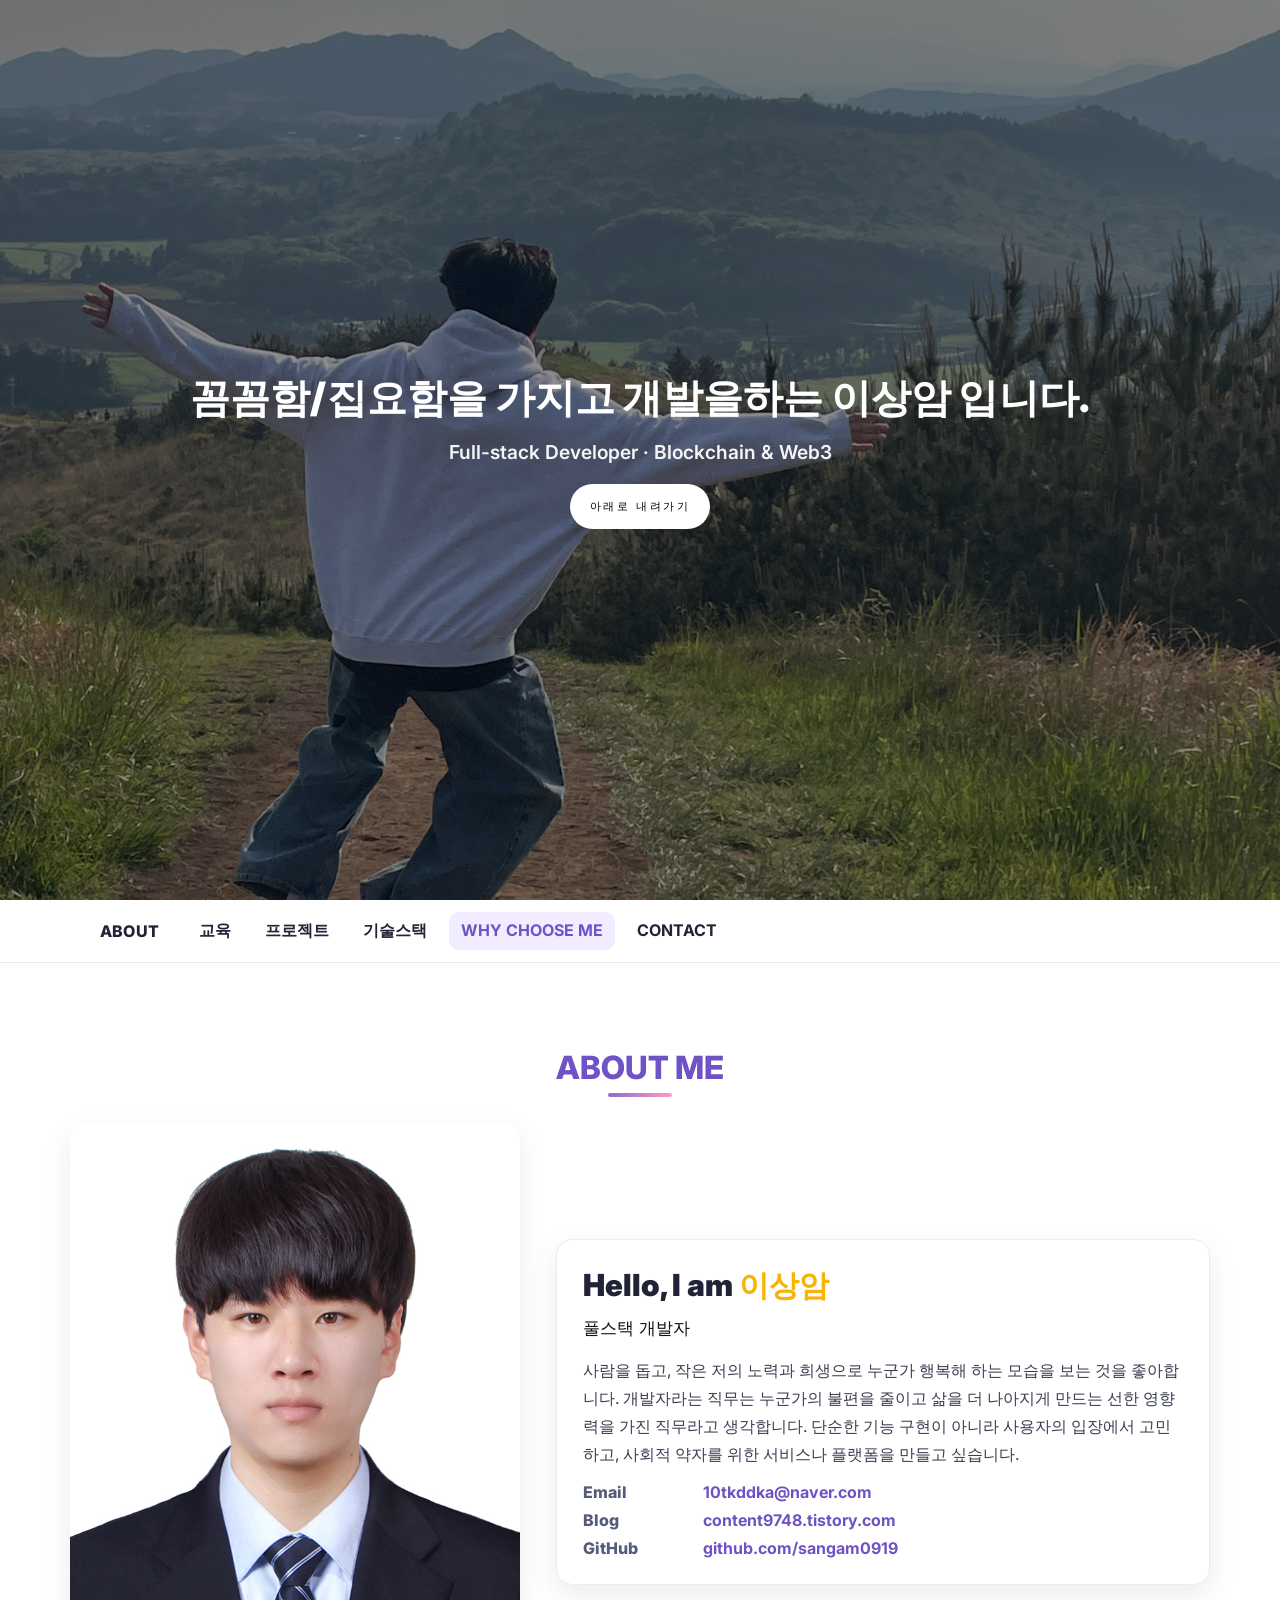
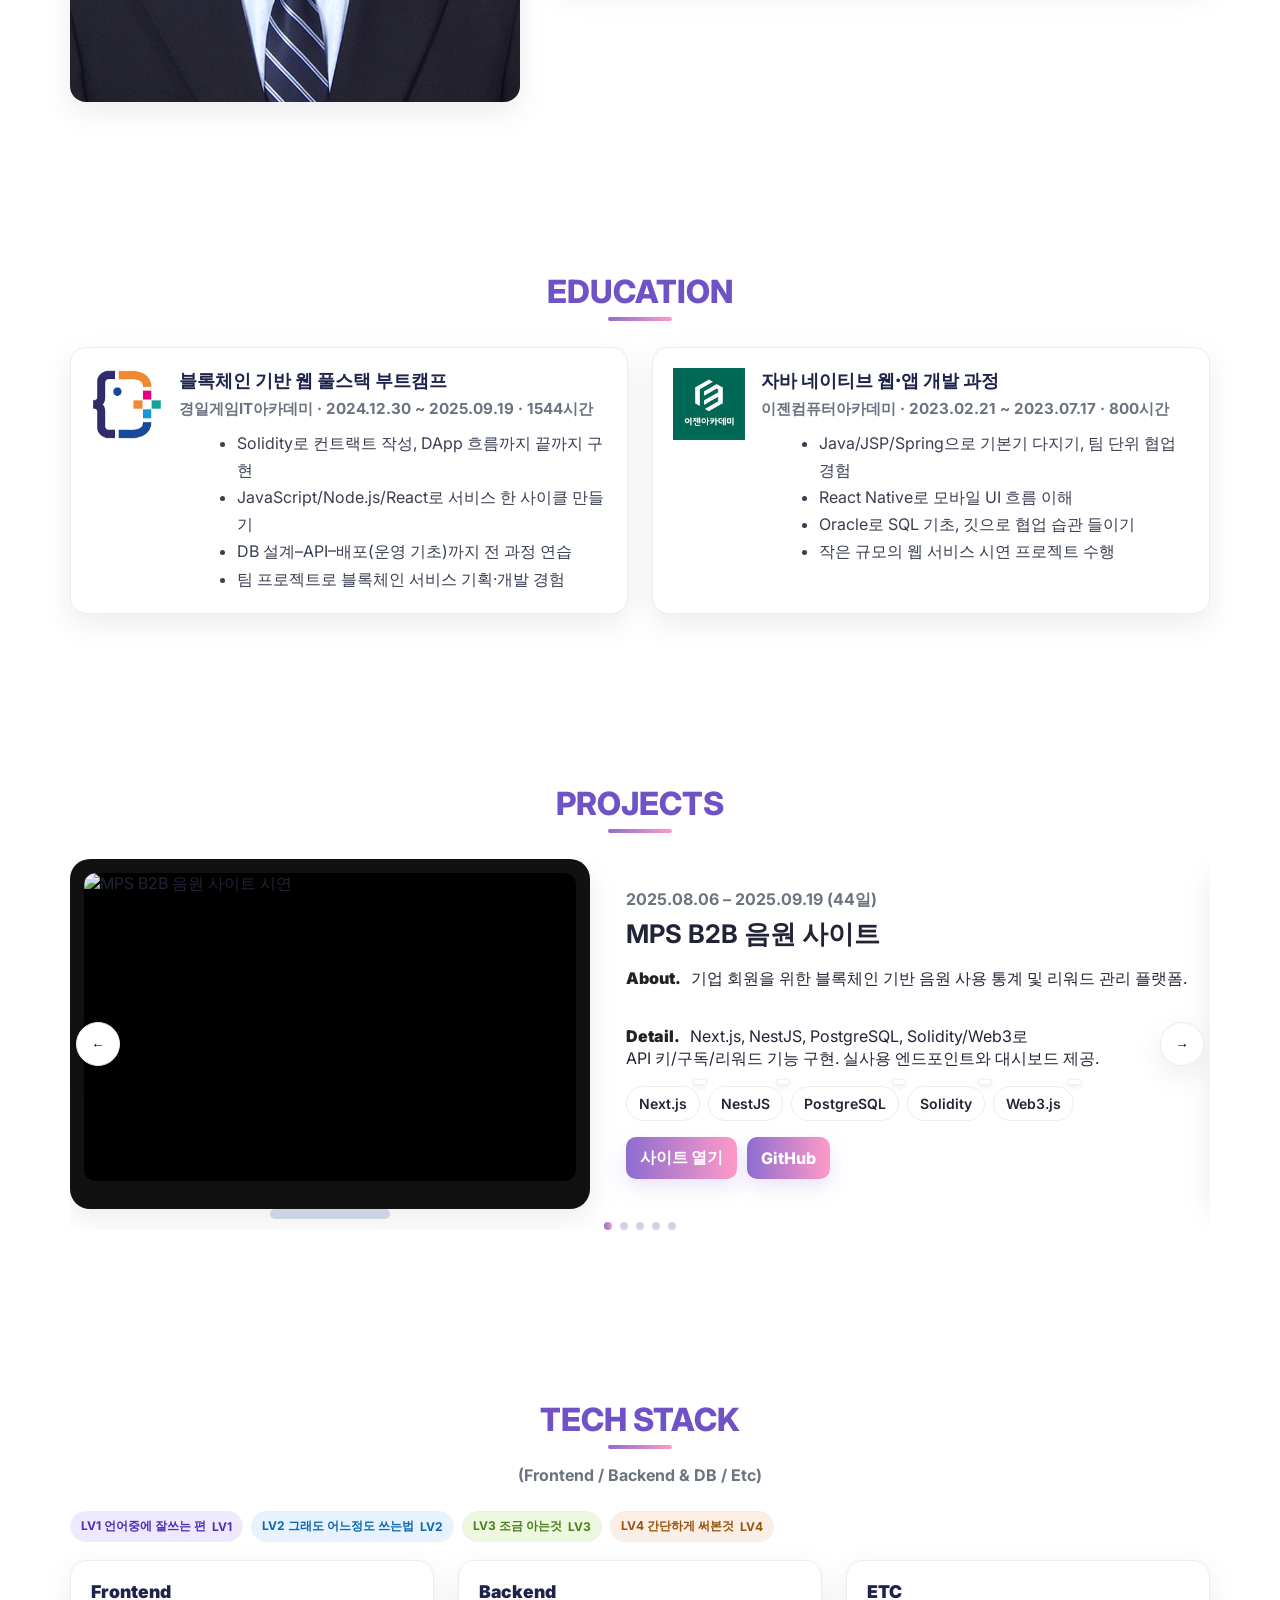
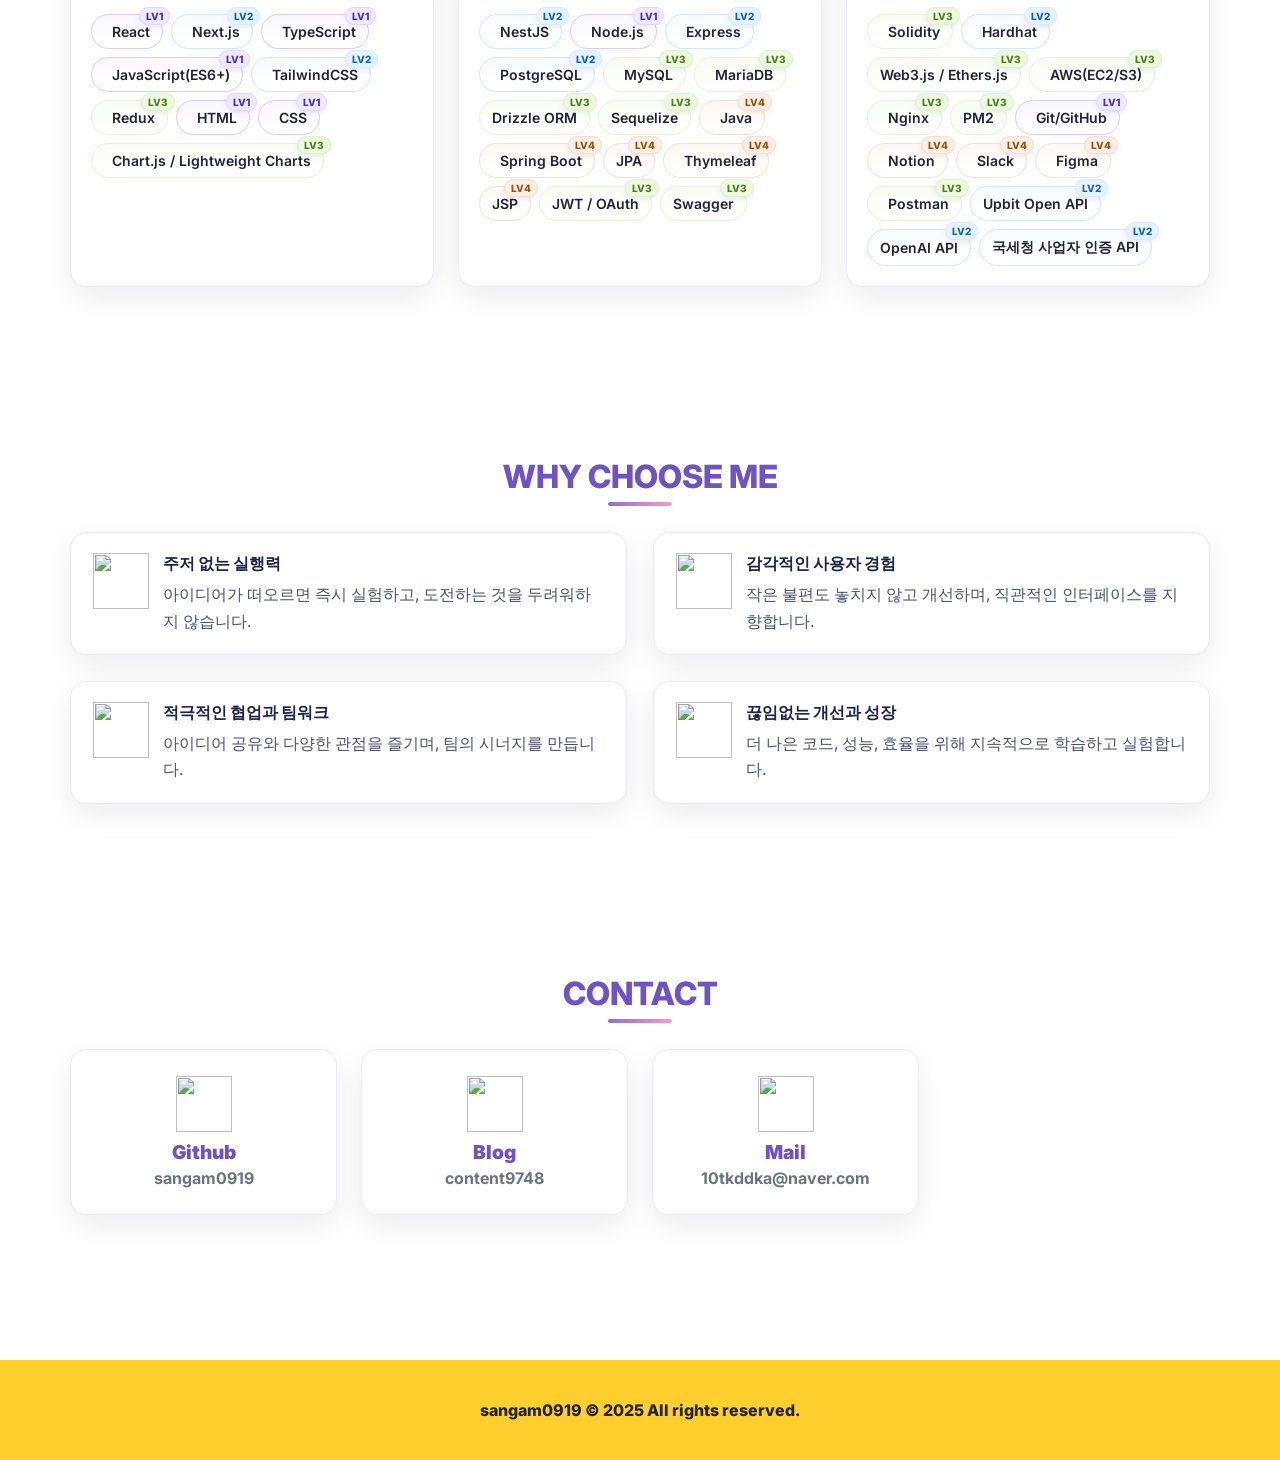
==== commit 1bd5b30b: "포트폴리오" ====
--- a/index.html
+++ b/index.html
@@ -29,6 +29,7 @@
 
 
     /* section 별맞춤 */
+    
     #stack { scroll-margin-top: 70px; }
     #why { scroll-margin-top: 120px; }
     #contact { scroll-margin-top: 90px; }
@@ -38,11 +39,29 @@
     /* Topbar */
     .topbar{position:sticky;top:0;z-index:50;background:rgba(255,255,255,.9);backdrop-filter:saturate(140%) blur(8px);border-bottom:1px solid var(--border)}
     .topbar-inner{max-width:1140px;margin:0 auto;padding:12px 20px;display:flex;align-items:center;gap:18px}
-    .brand{font-weight:800;letter-spacing:.2px;background:#f5f1ff;color:var(--primary-strong);padding:6px 10px;border-radius:10px;text-decoration:none}
+    /* .brand{font-weight:800;letter-spacing:.2px;background:#f5f1ff;color:var(--primary-strong);padding:6px 10px;border-radius:10px;text-decoration:none} */
+    .brand{
+      font-weight:800; letter-spacing:.2px;
+      padding:6px 10px; border-radius:10px; text-decoration:none;
+      color:var(--text); background:transparent;   /* ← 기본색 제거 */
+    }
+    .brand:hover{ background:#f1ecff; color:var(--primary-strong); }
     .nav{display:flex;gap:10px;overflow:auto}
     .nav a{padding:8px 12px;border-radius:10px;font-weight:700;color:var(--text);text-decoration:none;white-space:nowrap}
     .nav a:hover{background:#f1ecff;color:var(--primary-strong)}
-
+    /* .nav a.active,
+      .nav a[aria-current="page"]{
+        background:#f1ecff;
+        color:var(--primary-strong);
+      } */
+      /* nav 링크     brand 둘 다 active일 때만 칠하기 */
+     .nav a.active,
+     .nav a[aria-current="page"],
+     .brand.active,
+     .brand[aria-current="page"]{
+       background:#f1ecff;
+       color:var(--primary-strong);
+     }
     /* Hero Section */
     .hero{
       position:relative;height:100vh;display:flex;align-items:center;justify-content:center;text-align:center;color:#fff;
@@ -1305,6 +1324,49 @@
         openProjectModalFrom(scr);
       }
     });
+    // const navLinks = Array.from(document.querySelectorAll('.topbar .nav a'));
+    const navLinks = Array.from(document.querySelectorAll('.topbar a[href^="#"]')); // ← ABOUT 포함
+const linkMap = navLinks.map(a => {
+  const id = a.getAttribute('href')?.replace('#','');
+  const sec = id ? document.getElementById(id) : null;
+  return { a, sec, id };
+});
+
+function setActive(linkEl){
+  navLinks.forEach(x => {
+    x.classList.remove('active');
+    x.removeAttribute('aria-current');
+  });
+  if(linkEl){
+    linkEl.classList.add('active');
+    linkEl.setAttribute('aria-current','page');
+  }
+}
+
+// 클릭하면 즉시 활성화
+linkMap.forEach(({ a }) => {
+   a.addEventListener('click', () => setActive(a));
+ });
+
+// 스크롤 스파이: 화면에 60% 이상 보이는 섹션을 active 처리
+const io = new IntersectionObserver((entries) => {
+  let top = null;
+  for (const e of entries) {
+    if (!e.isIntersecting) continue;
+    if (!top || e.intersectionRatio > top.intersectionRatio) top = e;
+  }
+  if (!top) return;
+  const secId = top.target.id;
+  const item = linkMap.find(x => x.id === secId);
+  if (item) setActive(item.a);
+}, {
+   threshold: [0.1],
+   rootMargin: '-80px 0px -40% 0px'
+ });
+
+// 관찰 시작
+linkMap.forEach(({sec}) => sec && io.observe(sec));
+
   </script>
 </body>
 </html>
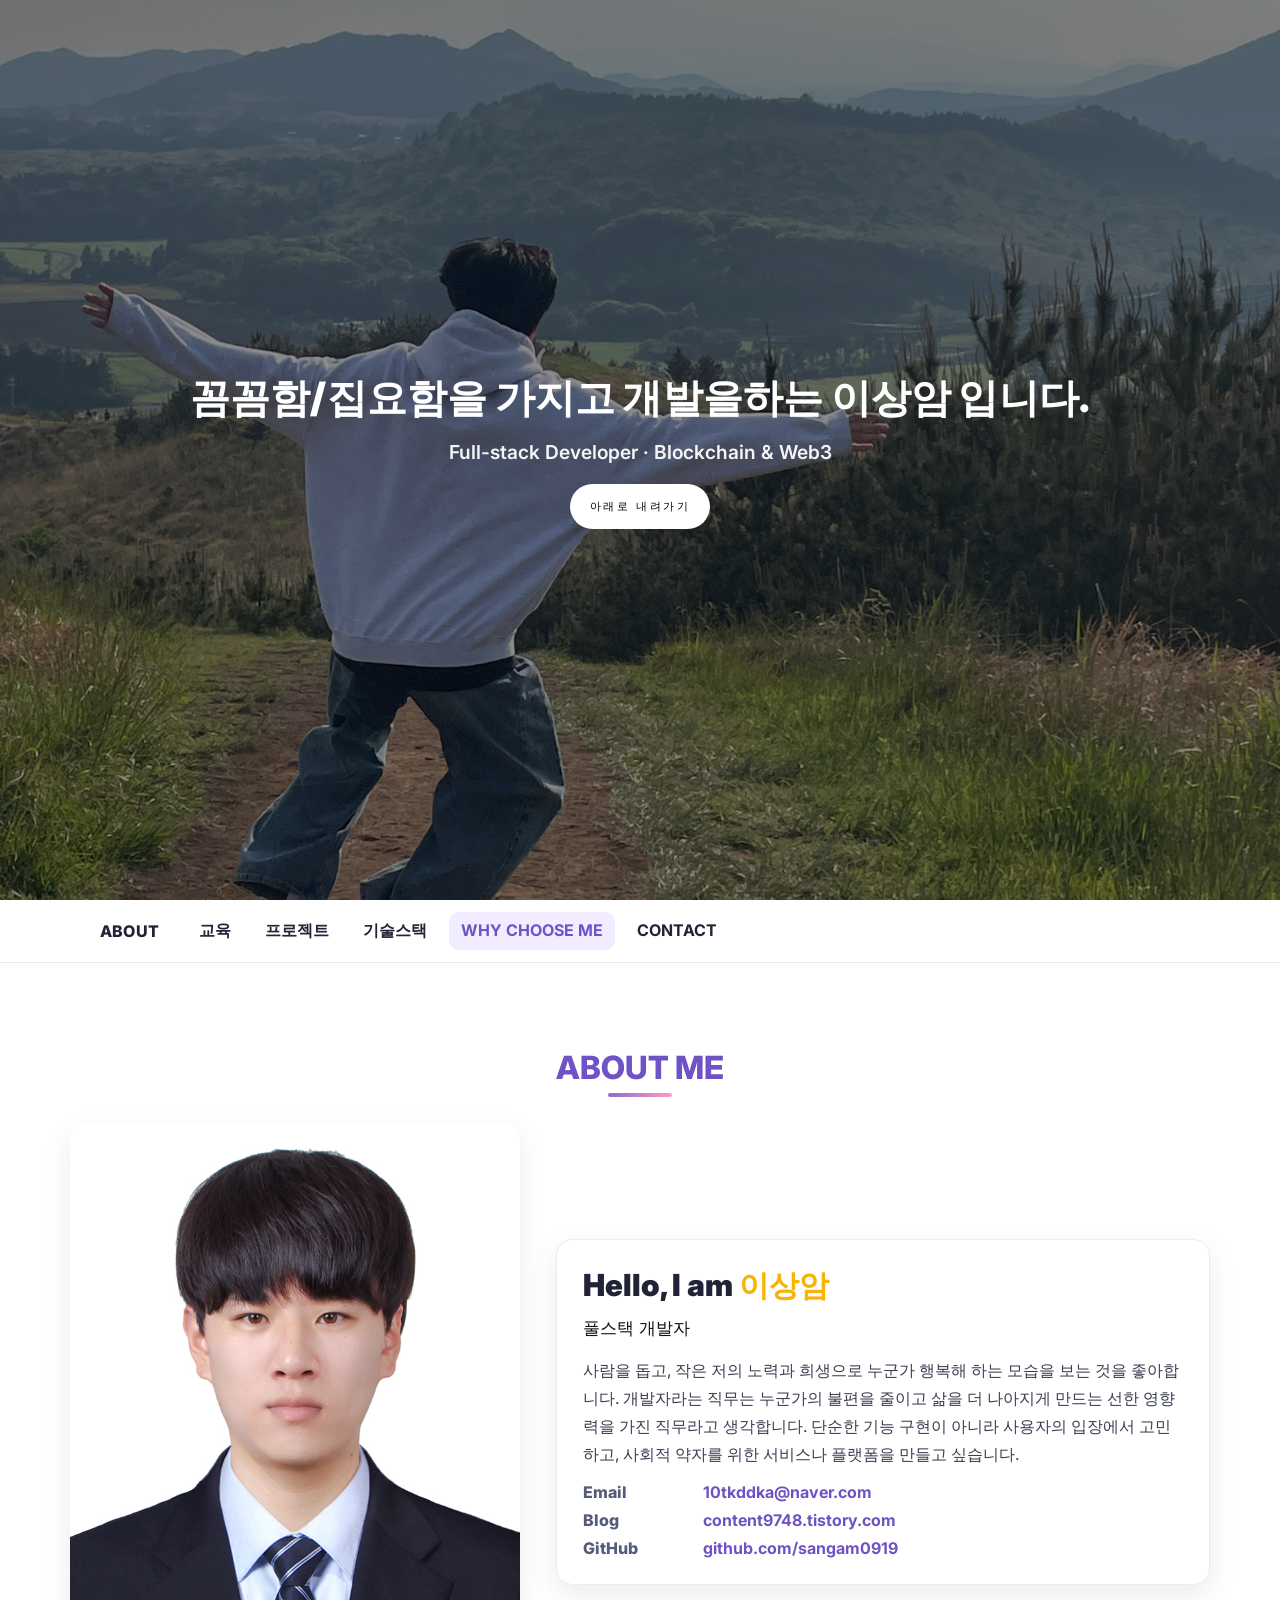
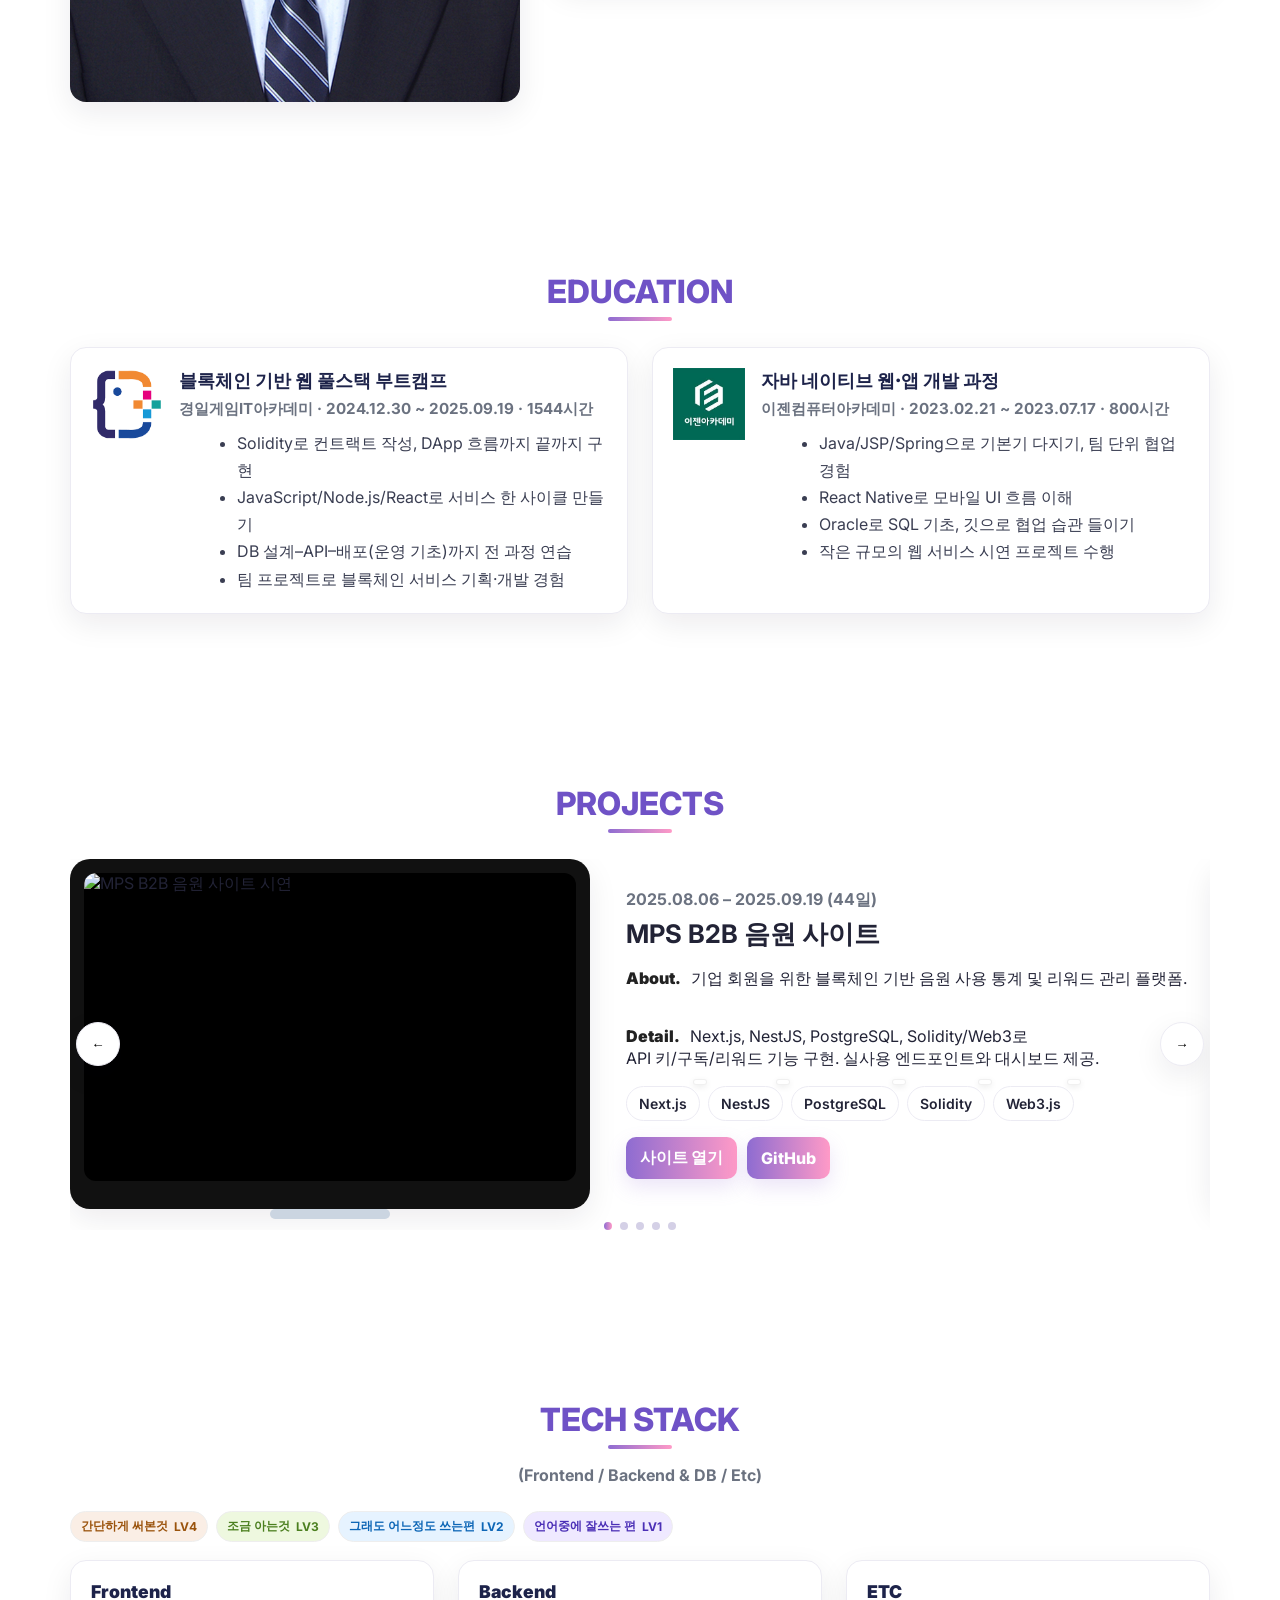
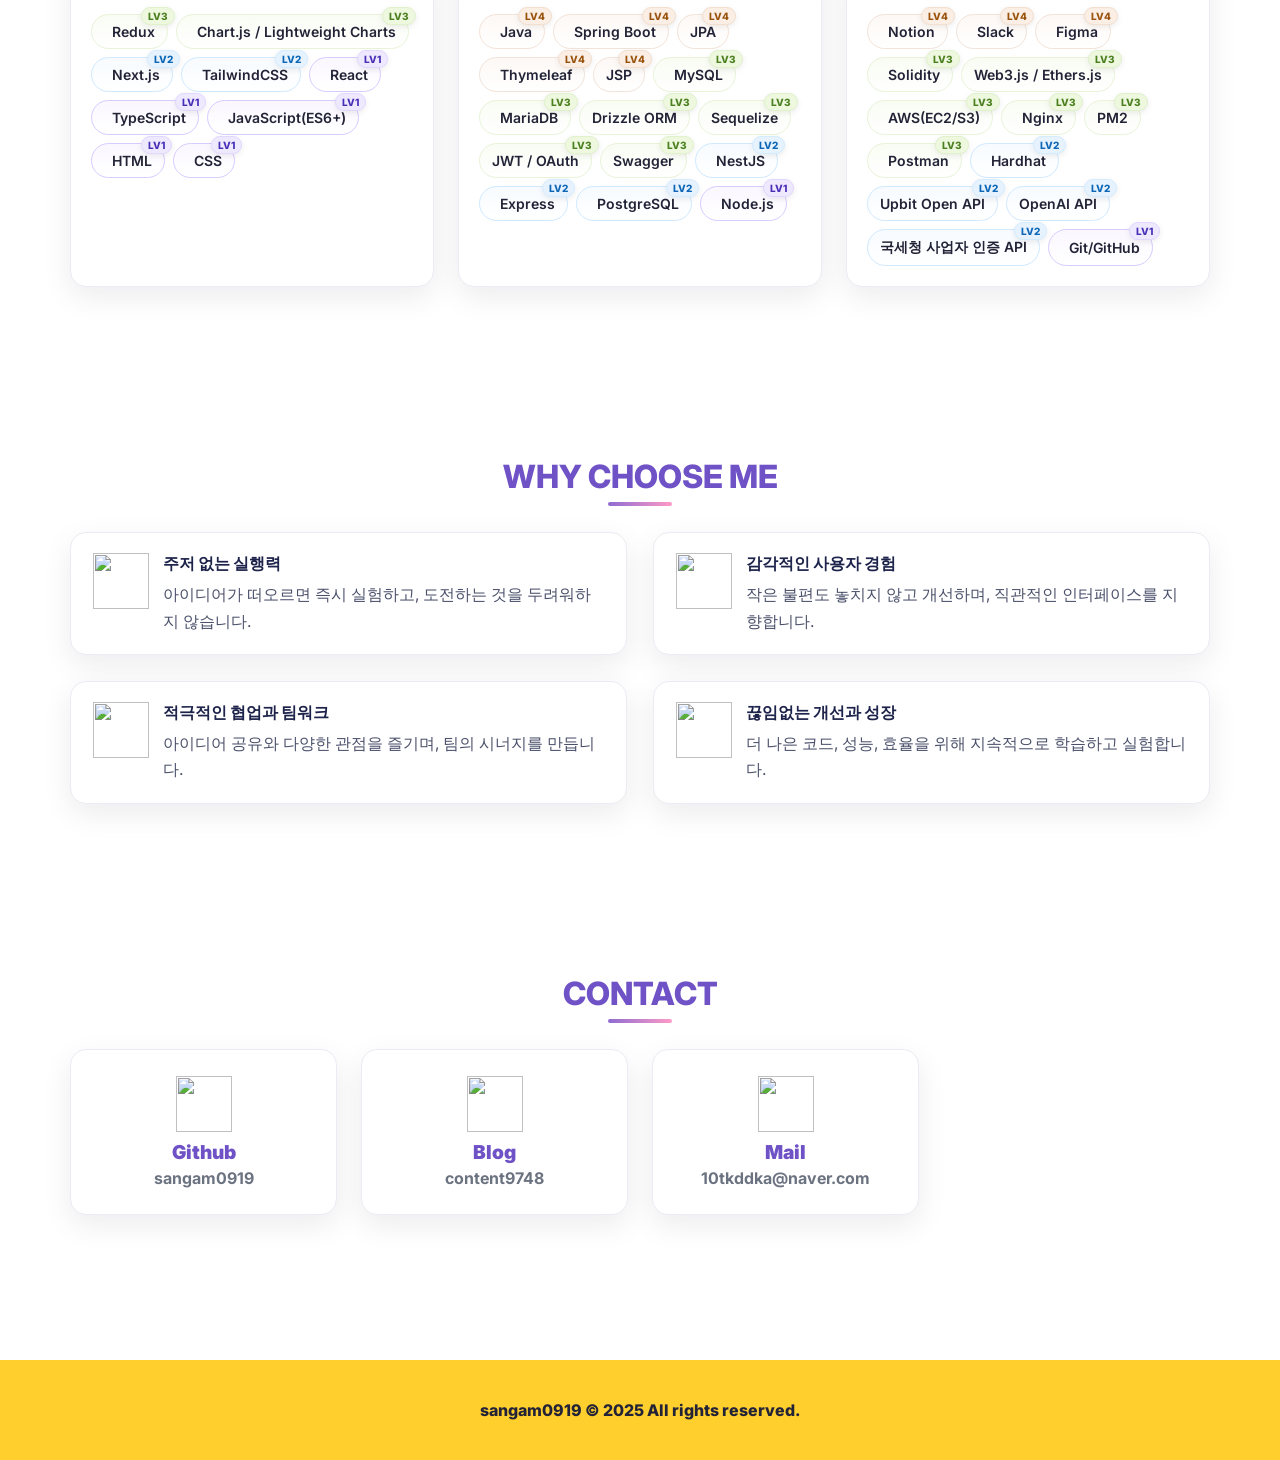
==== commit 8e719842: "포트폴리오" ====
--- a/index.html
+++ b/index.html
@@ -62,7 +62,7 @@
        background:#f1ecff;
        color:var(--primary-strong);
      }
-    /* Hero Section */
+
     .hero{
       position:relative;height:100vh;display:flex;align-items:center;justify-content:center;text-align:center;color:#fff;
       background:url('jumpimage.png') center/cover no-repeat;
@@ -72,13 +72,11 @@
     .hero h1{font-size:2.5rem;font-weight:900;margin:0;letter-spacing:.2px}
     .hero p{margin-top:14px;font-size:1.2rem;font-weight:600;opacity:.95}
 
-    /* Sections */
     section{padding:85px 20px;}
     .container{max-width:1140px;margin:0 auto}
     h2.title{position:relative;text-align:center;font-size:2rem;font-weight:800;margin:0 0 36px;color:var(--primary-strong)}
     h2.title::after{content:"";position:absolute;left:50%;bottom:-10px;transform:translateX(-50%);width:64px;height:4px;border-radius:2px;background:linear-gradient(90deg,var(--primary),var(--accent))}
 
-    /* ABOUT */
     .about{display:grid;grid-template-columns:450px 1fr;gap:36px;align-items:center}
     .about-photo{border-radius:16px;overflow:hidden;box-shadow:var(--shadow)}
     .about-card{background:#fff;border:1px solid var(--border);box-shadow:var(--shadow);border-radius:16px;padding:26px}
@@ -90,12 +88,11 @@
     .kv .key{font-weight:800;color:#565b7a}
     .kv .val a{font-weight:700}
 
-    /* PROJECTS */
     .proj-wrap{display:grid;grid-template-columns:520px 1fr;gap:36px;align-items:center}
     .laptop{position:relative;background:#111;border-radius:20px;padding:14px 14px 28px;box-shadow:var(--shadow)}
     .laptop::before{content:"";position:absolute;left:50%;bottom:-10px;transform:translateX(-50%);width:120px;height:10px;border-radius:12px;background:#cbd5e1}
     .screen {
-  position: relative; /* overlay 절대 배치용 */
+  position: relative; 
   border-radius: 12px;
   overflow: hidden;
   aspect-ratio: 16/10;
@@ -119,7 +116,6 @@
   transform: scale(1.02);
 }
 
-/* 오버레이 */
 .screen-overlay {
   position: absolute;
   inset: 0; /* 상하좌우 0 */
@@ -141,8 +137,6 @@
 a, a:hover, a:focus, a:visited {
   text-decoration: none;
 }
- 
-
 
     .proj-meta h3{margin:0 0 6px;font-size:1.6rem}
     .date{color:var(--muted);font-weight:700;margin-bottom:6px}
@@ -215,6 +209,18 @@
 .legend-chip.lv3{ background:#eef8df; color:#4b7f1f; }
 .legend-chip.lv4{ background:#faeee5; color:#9a530c; }
 
+.stack-card .skill-badges { display:flex; flex-wrap:wrap; gap:8px; } /* 이미 있음 ⇒ 중복 OK */
+.chip.lv4{ order:1; }
+.chip.lv3{ order:2; }
+.chip.lv2{ order:3; }
+.chip.lv1{ order:4; }
+
+/* ② Legend(범례)도 동일 순서로 정렬 */
+.lv-legend{ display:flex; flex-wrap:wrap; gap:8px; } /* 이미 있음 ⇒ 중복 OK */
+.legend-chip.lv4{ order:1; }
+.legend-chip.lv3{ order:2; }
+.legend-chip.lv2{ order:3; }
+.legend-chip.lv1{ order:4; }
 
     /* WHY */
     .why{display:grid;grid-template-columns:repeat(2,1fr);gap:26px}
@@ -1034,10 +1040,10 @@
   
       <!-- Legend -->
       <div class="lv-legend">
-        <span class="legend-chip lv1">LV1 언어중에 잘쓰는 편</span>
-        <span class="legend-chip lv2">LV2 그래도 어느정도 쓰는법</span>
-        <span class="legend-chip lv3">LV3 조금 아는것</span>
-        <span class="legend-chip lv4">LV4 간단하게 써본것</span>
+        <span class="legend-chip lv1"> 언어중에 잘쓰는 편</span>
+        <span class="legend-chip lv2"> 그래도 어느정도 쓰는편</span>
+        <span class="legend-chip lv3"> 조금 아는것</span>
+        <span class="legend-chip lv4"> 간단하게 써본것</span>
       </div>
   
       <div class="stack-grid">
@@ -1297,25 +1303,21 @@
     closeBtn.addEventListener('click', closeModal);
     window.addEventListener('keydown', (e)=>{ if(e.key === 'Escape') closeModal(); });
 
-    // 스크린 클릭/키보드 → 같은 카드의 템플릿을 모달로
     function openProjectModalFrom(el){
   const wrap = el.closest('.proj-wrap');
   const meta = wrap?.querySelector('.proj-meta');
   const tpl  = meta?.querySelector('.more-tpl');
   const ttl  = meta?.querySelector('h3')?.textContent?.trim() || '상세보기';
-  if (tpl) openModal(tpl, ttl);   // ← 여기만 변경
-}
-
-    // 마우스 클릭
+  if (tpl) openModal(tpl, ttl);  
+}
+
     document.addEventListener('click', (e)=>{
       const scr = e.target.closest('.screen');
       if(!scr) return;
-      // 슬라이더 드래그 직후 클릭 방지
       if (typeof moved === 'number' && Math.abs(moved) > 5) return;
       openProjectModalFrom(scr);
     });
 
-    // 키보드 접근(Enter/Space)
     document.addEventListener('keydown', (e)=>{
       const scr = e.target.closest?.('.screen');
       if(!scr) return;
@@ -1324,8 +1326,7 @@
         openProjectModalFrom(scr);
       }
     });
-    // const navLinks = Array.from(document.querySelectorAll('.topbar .nav a'));
-    const navLinks = Array.from(document.querySelectorAll('.topbar a[href^="#"]')); // ← ABOUT 포함
+    const navLinks = Array.from(document.querySelectorAll('.topbar a[href^="#"]')); 
 const linkMap = navLinks.map(a => {
   const id = a.getAttribute('href')?.replace('#','');
   const sec = id ? document.getElementById(id) : null;
@@ -1343,12 +1344,10 @@
   }
 }
 
-// 클릭하면 즉시 활성화
 linkMap.forEach(({ a }) => {
    a.addEventListener('click', () => setActive(a));
  });
 
-// 스크롤 스파이: 화면에 60% 이상 보이는 섹션을 active 처리
 const io = new IntersectionObserver((entries) => {
   let top = null;
   for (const e of entries) {
@@ -1364,7 +1363,6 @@
    rootMargin: '-80px 0px -40% 0px'
  });
 
-// 관찰 시작
 linkMap.forEach(({sec}) => sec && io.observe(sec));
 
   </script>
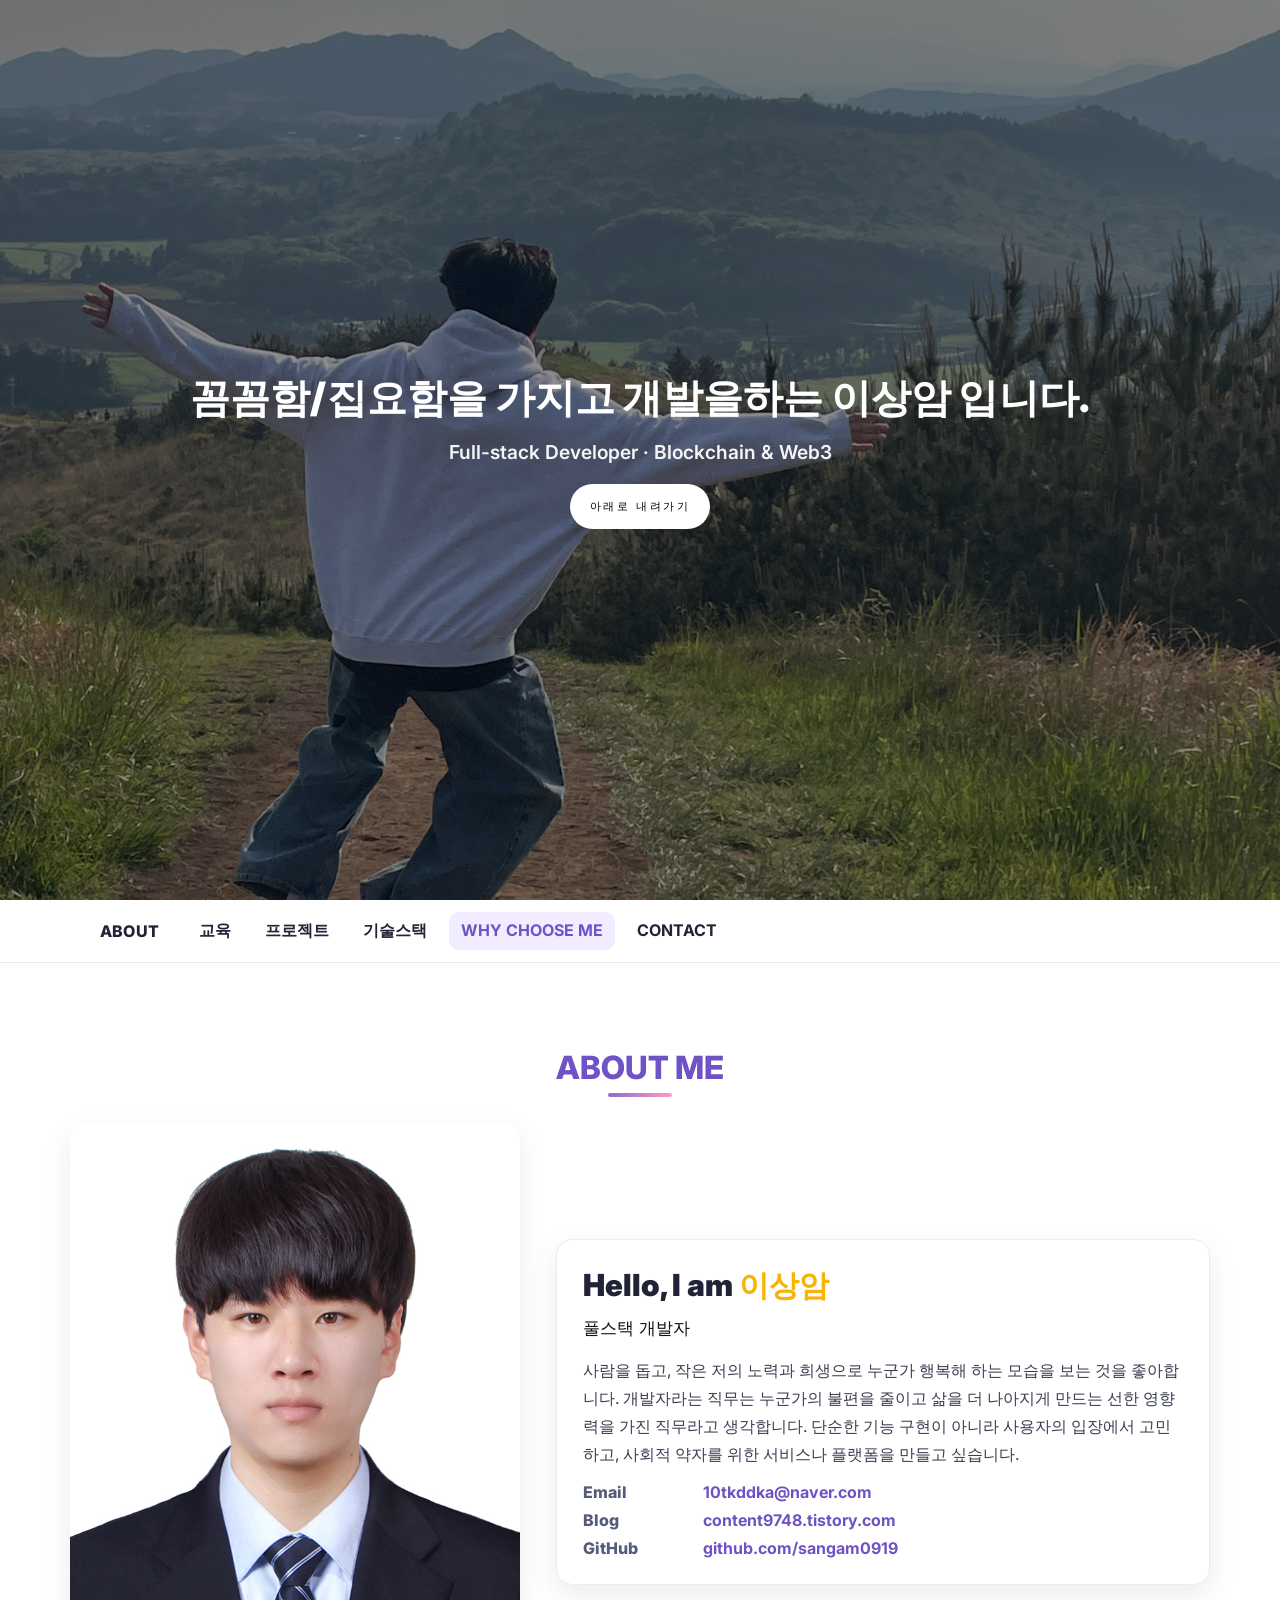
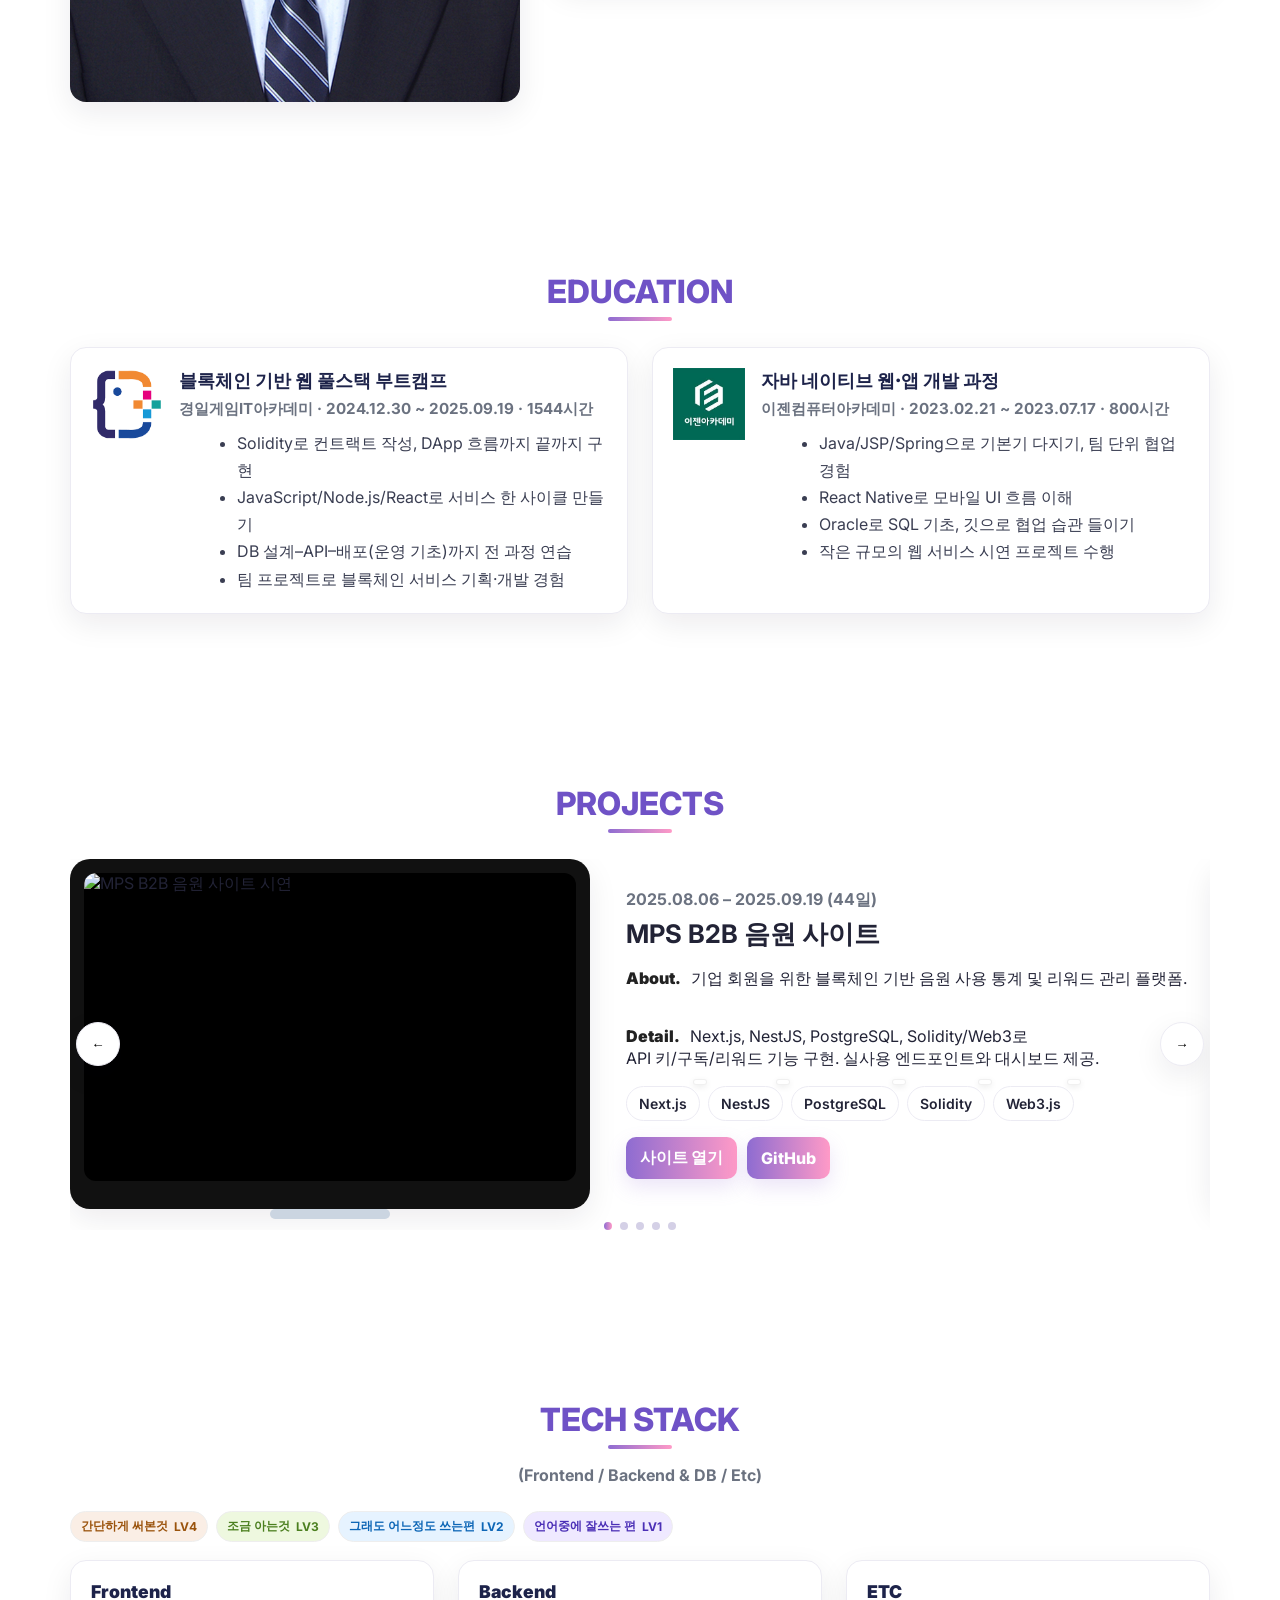
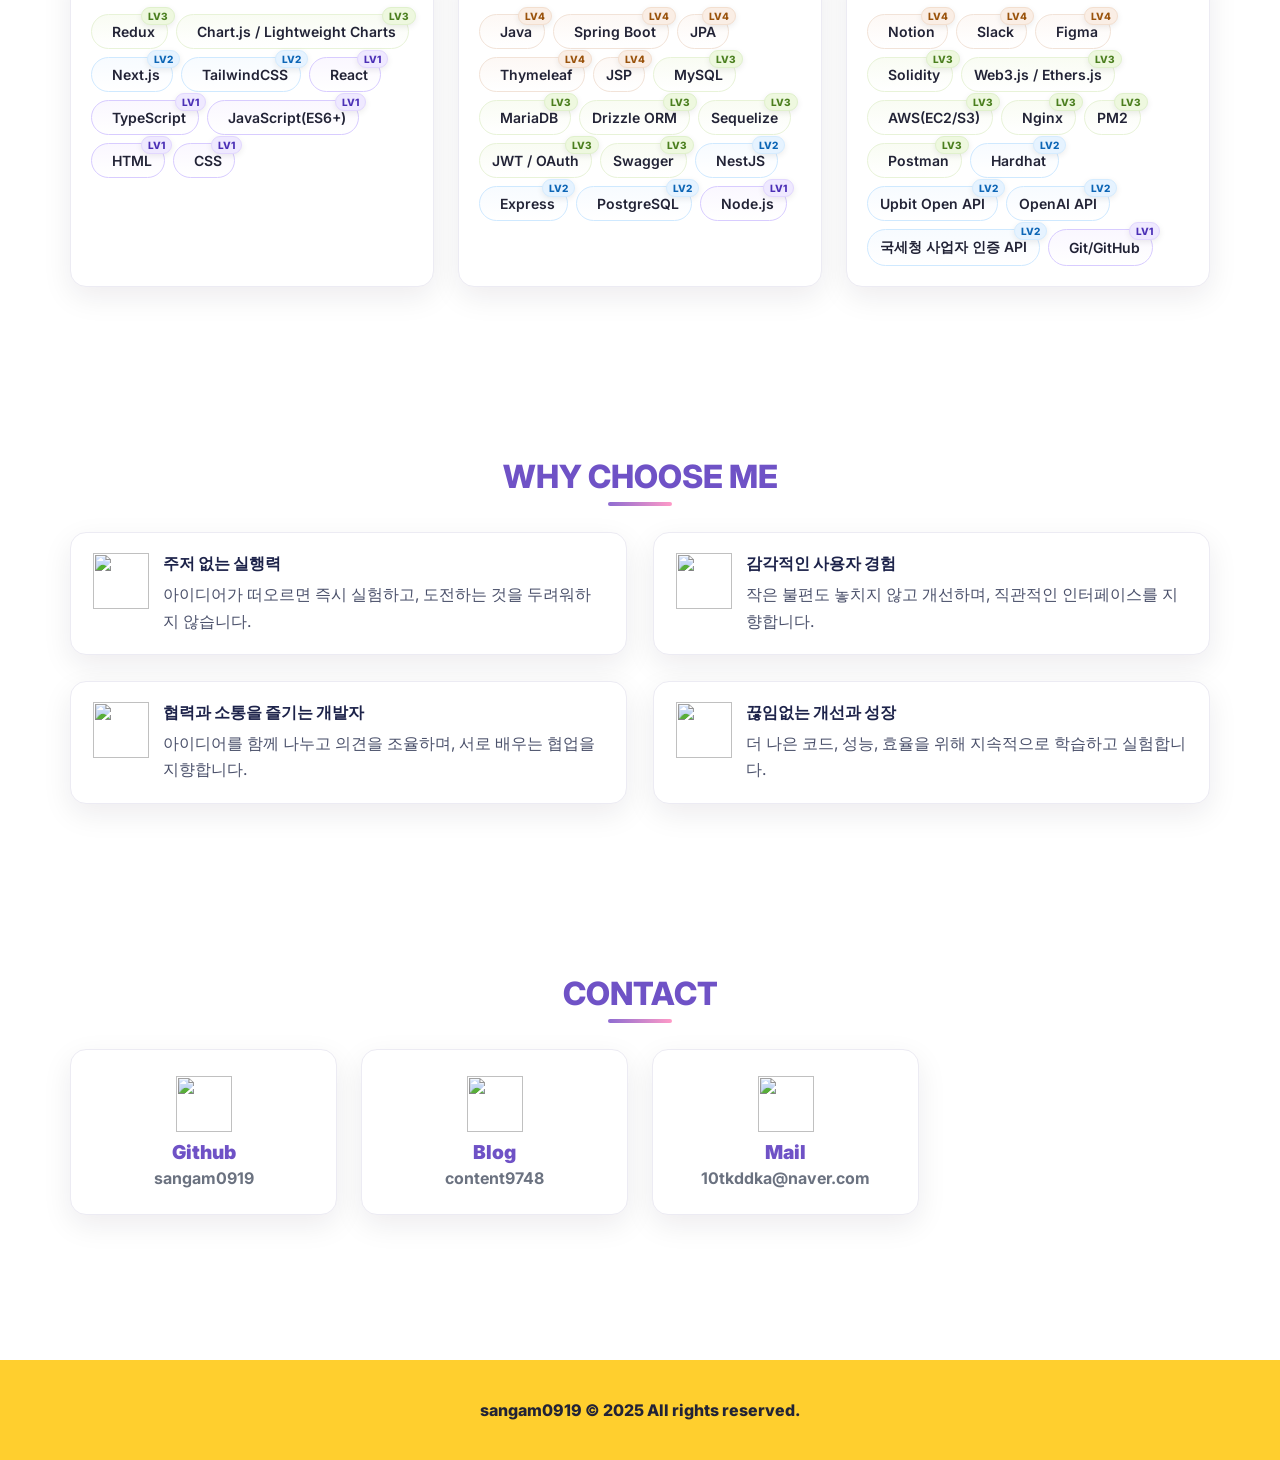
==== commit d2d72bde: "why 타이틀 수정" ====
--- a/index.html
+++ b/index.html
@@ -1129,8 +1129,8 @@
         <div class="why-card">
           <img src="https://cdn-icons-png.flaticon.com/512/1995/1995481.png" alt="" width="56" height="56">
           <div>
-            <h4 class="why-ttl">적극적인 협업과 팀워크</h4>
-            <p class="why-txt">아이디어 공유와 다양한 관점을 즐기며, 팀의 시너지를 만듭니다.</p>
+            <h4 class="why-ttl">협력과 소통을 즐기는 개발자</h4>
+            <p class="why-txt">아이디어를 함께 나누고 의견을 조율하며, 서로 배우는 협업을 지향합니다.</p>
           </div>
         </div>
         <div class="why-card">
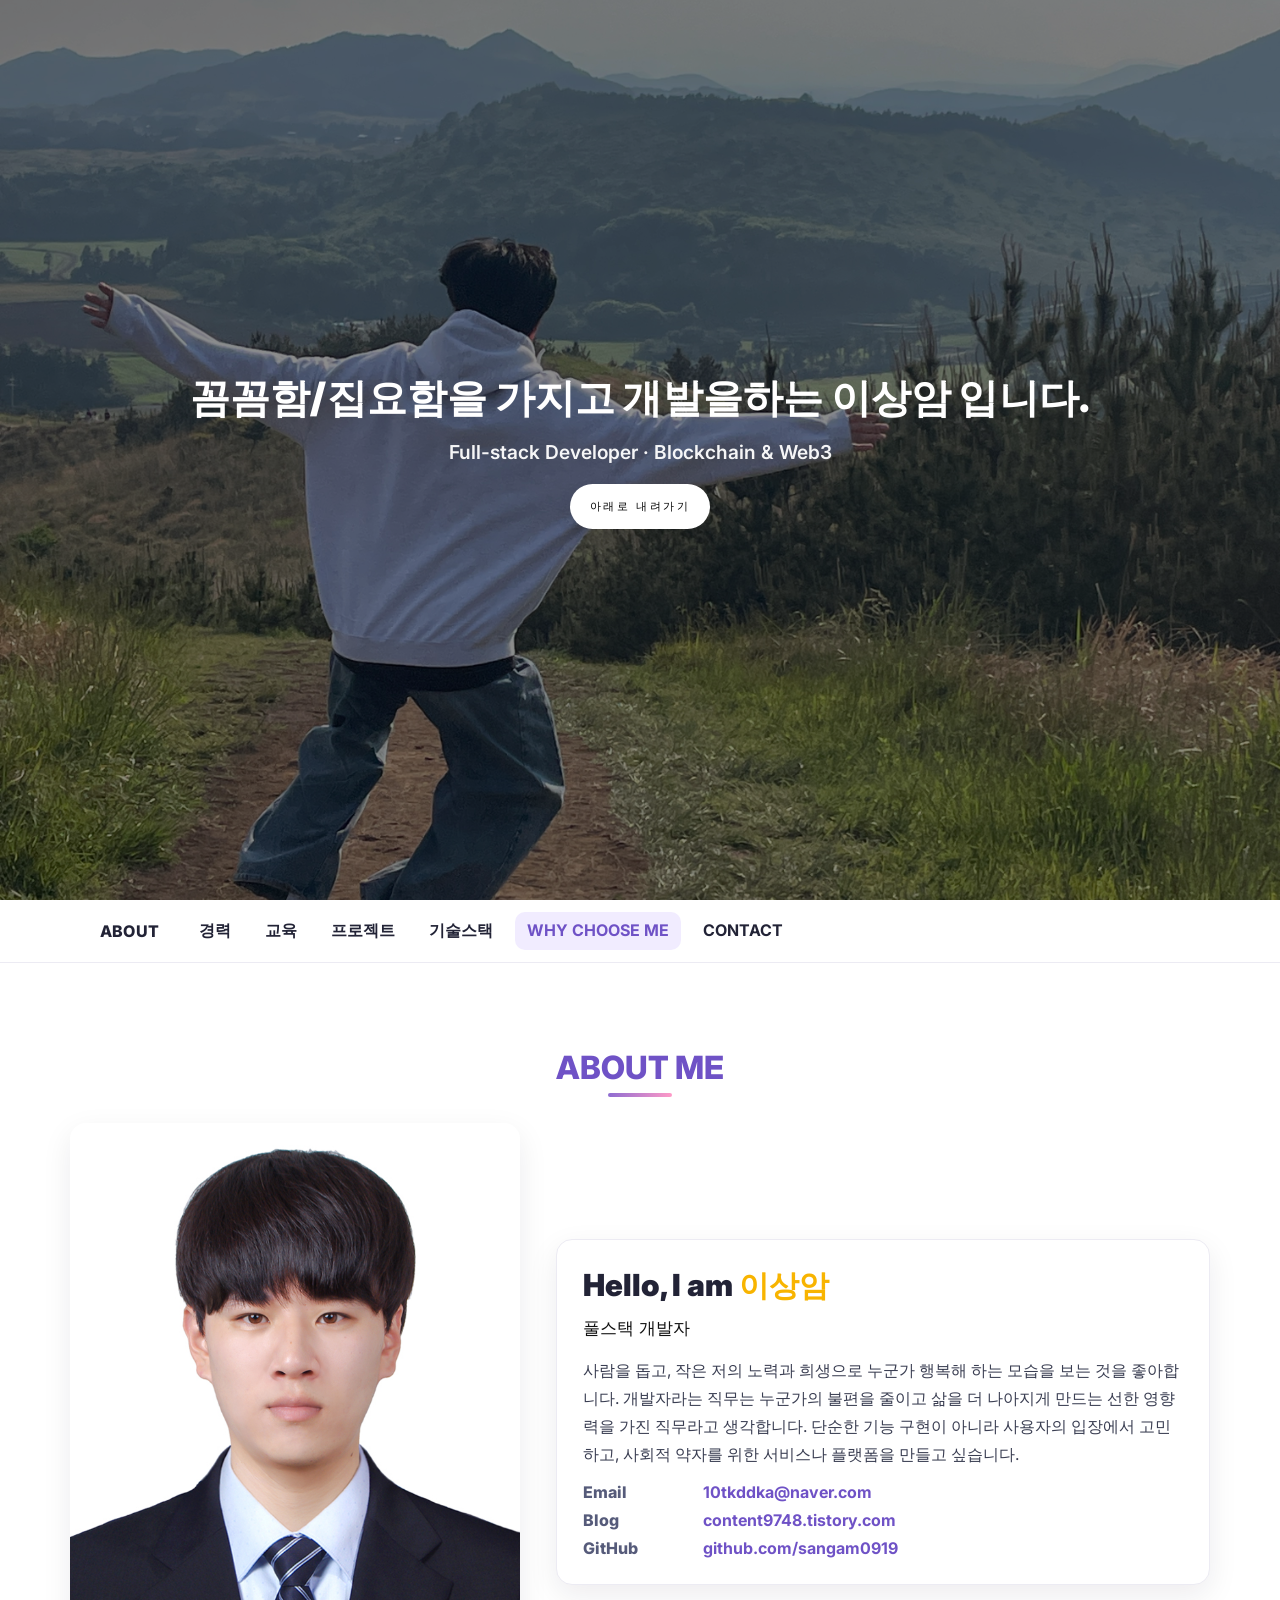
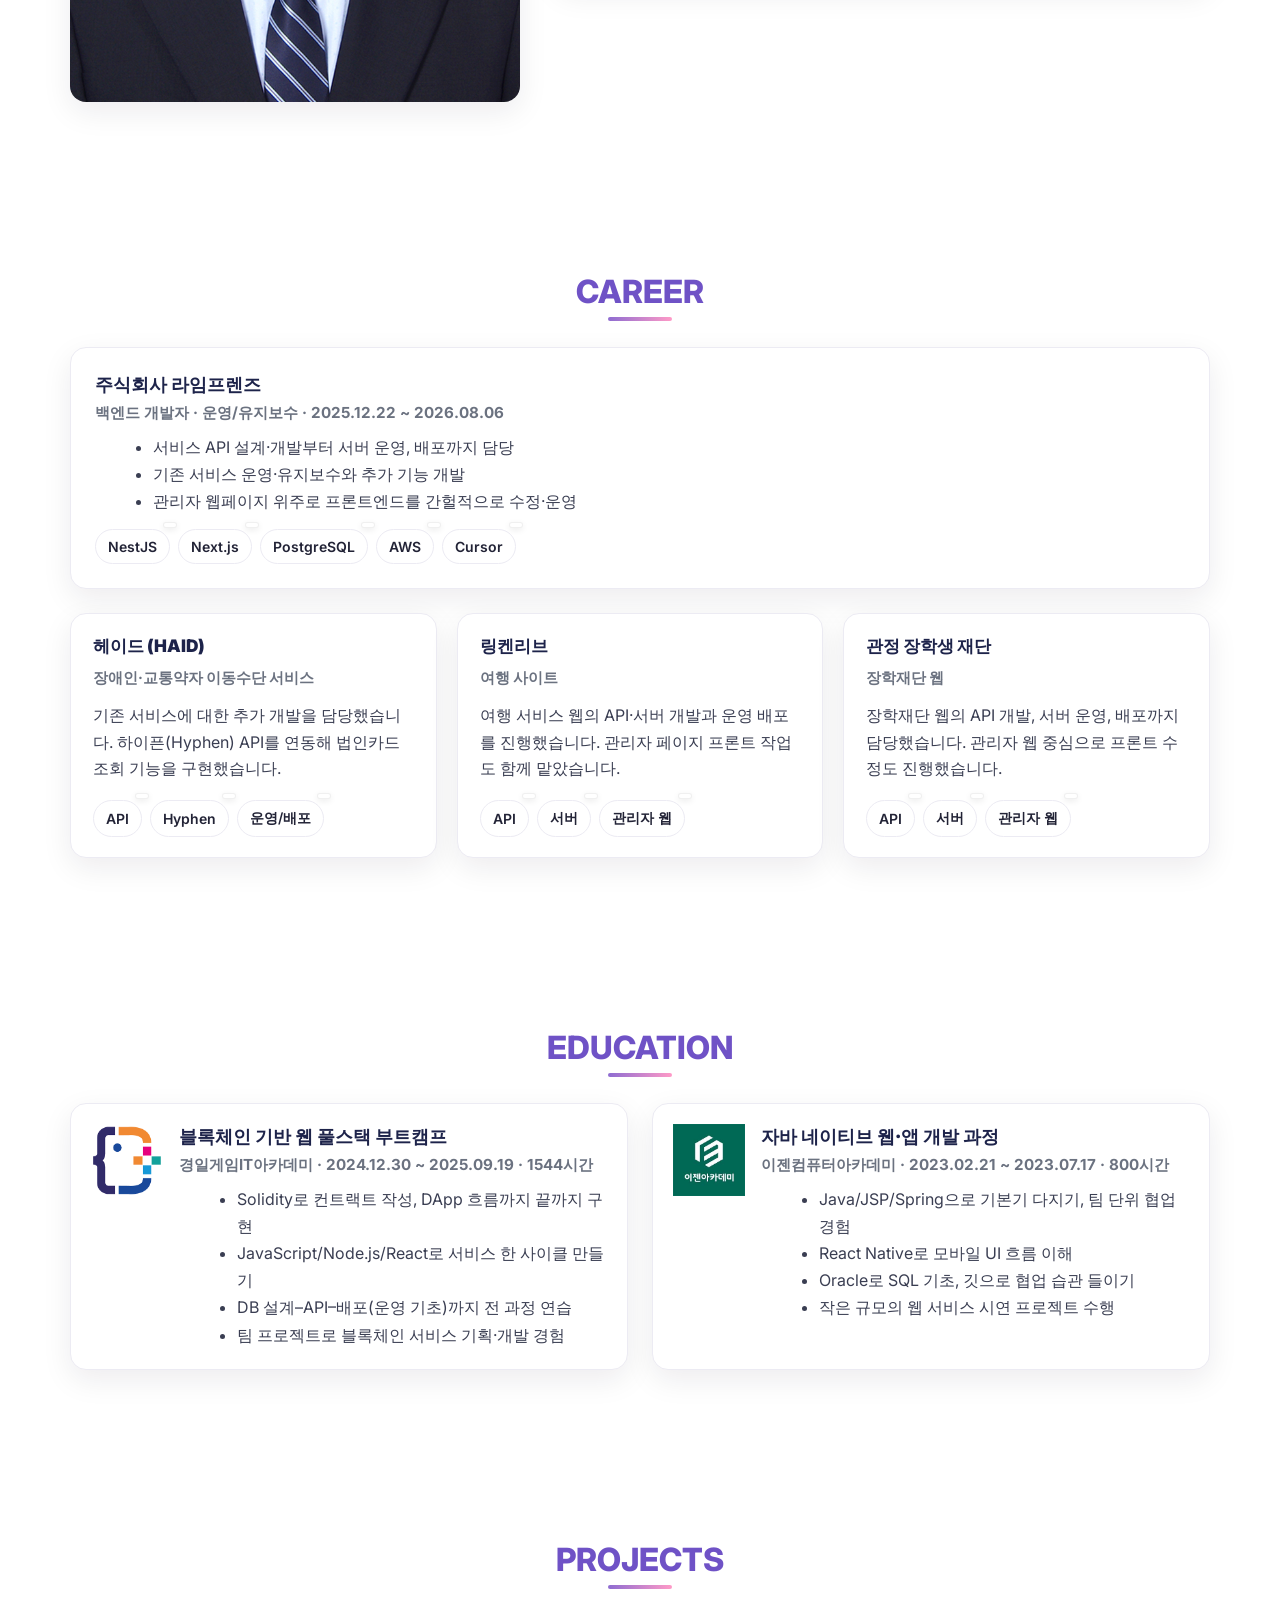
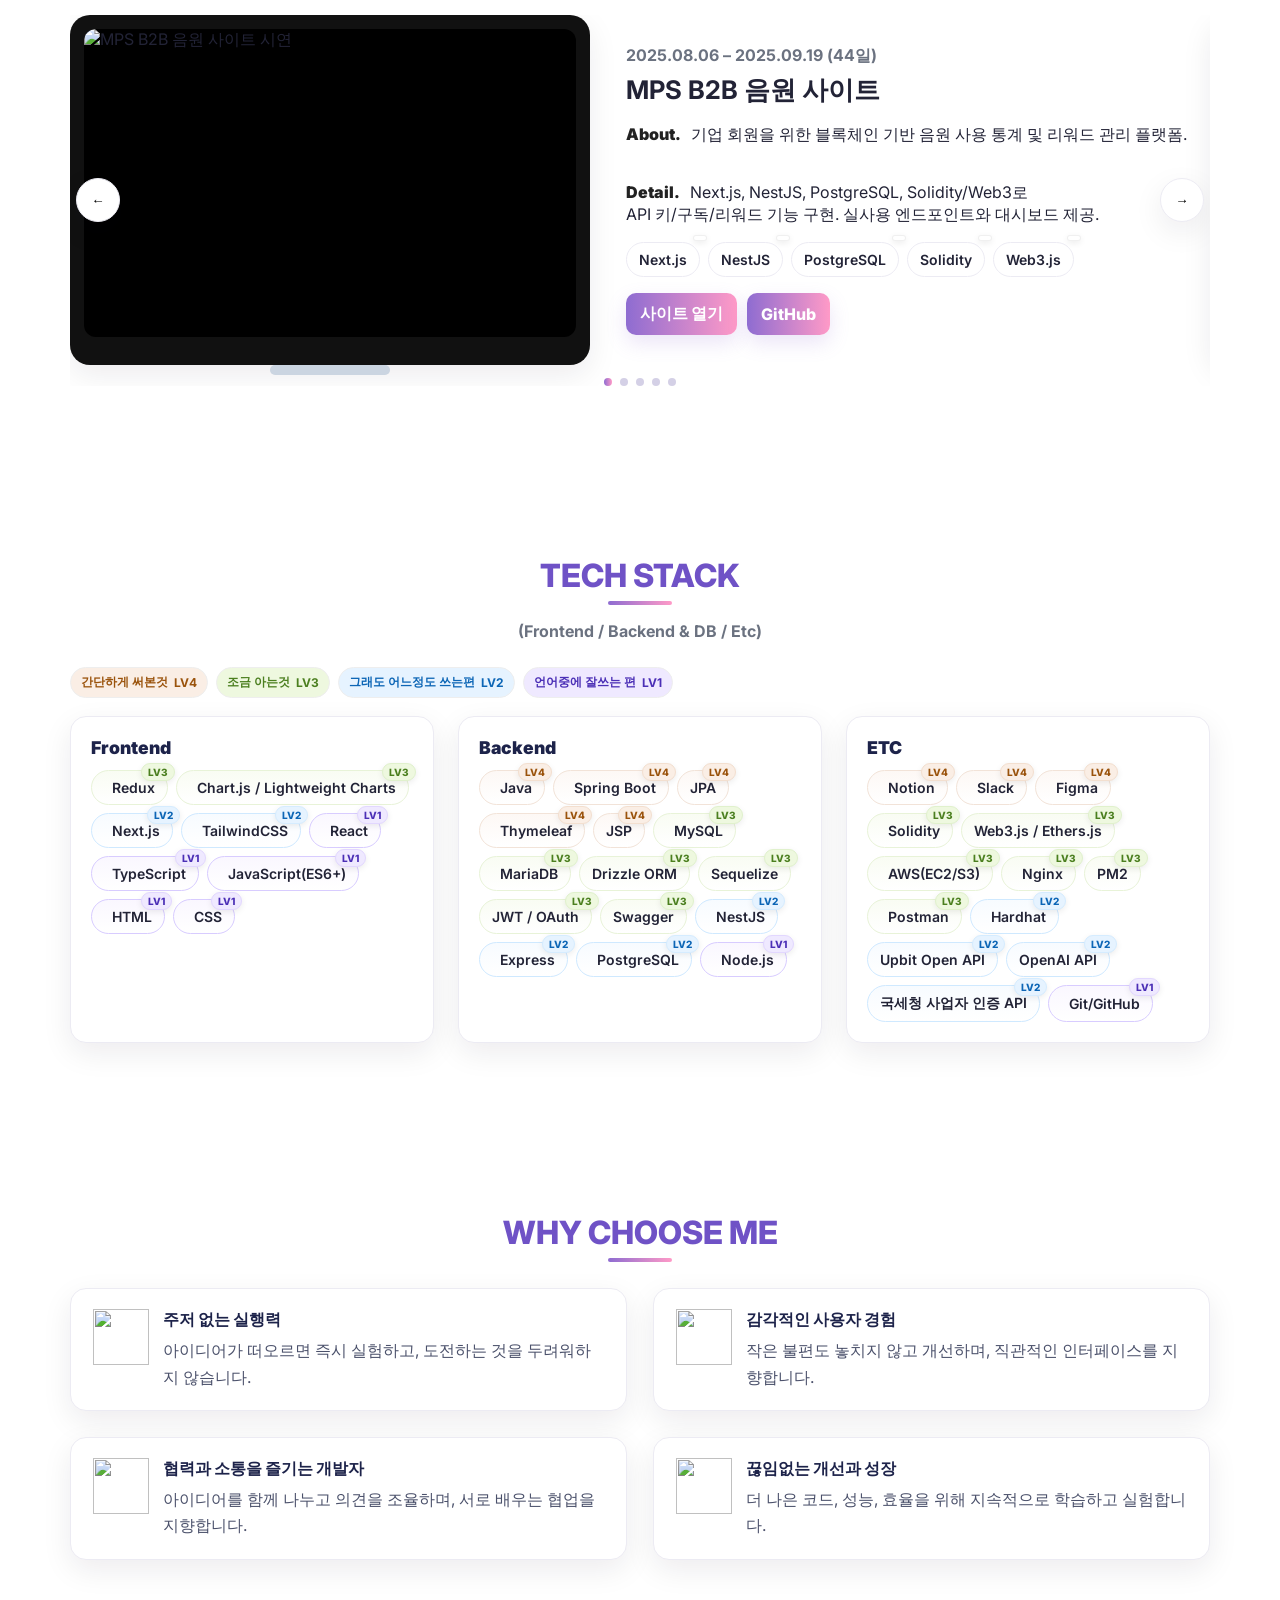
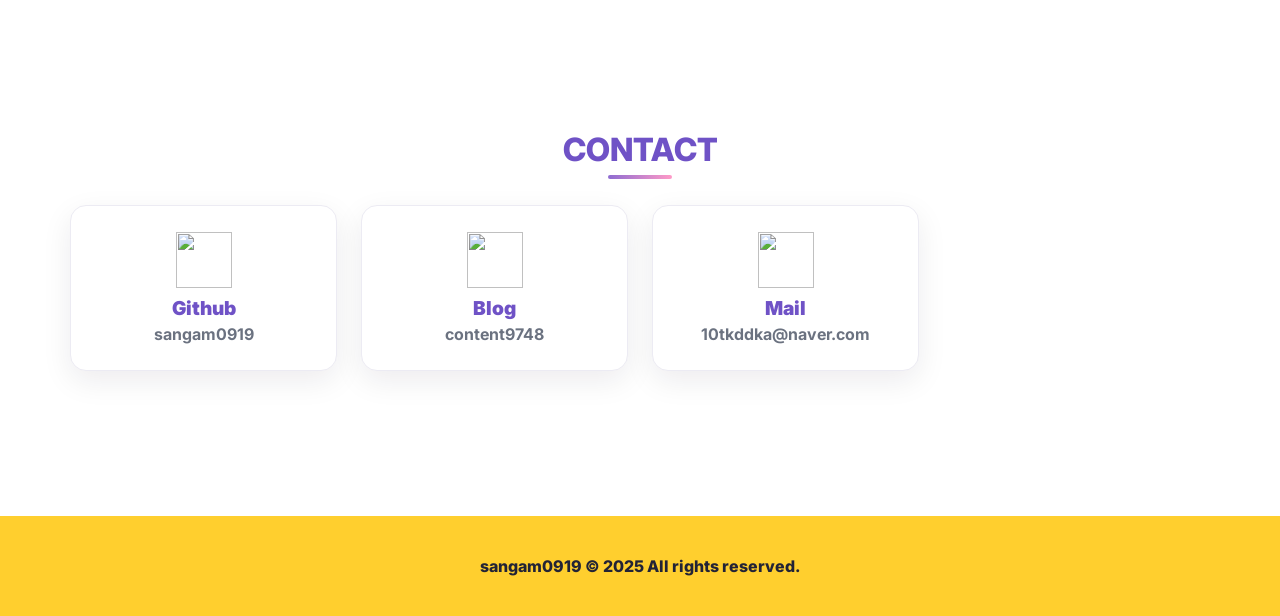
==== commit d06df327: "Add career section to portfolio with company details and projects" ====
--- a/index.html
+++ b/index.html
@@ -35,6 +35,7 @@
     #contact { scroll-margin-top: 90px; }
     #projects { scroll-margin-top: 70px; }
     #education { scroll-margin-top: 145px; }
+    #career { scroll-margin-top: 145px; }
 
     /* Topbar */
     .topbar{position:sticky;top:0;z-index:50;background:rgba(255,255,255,.9);backdrop-filter:saturate(140%) blur(8px);border-bottom:1px solid var(--border)}
@@ -243,6 +244,23 @@
     .edu-list{margin:8px 0 0 18px;color:#3a3e52;line-height:1.7}
     @media (max-width:900px){ .edu-grid{grid-template-columns:1fr} }
 
+    .career-company{
+      background:#fff;border:1px solid var(--border);box-shadow:var(--shadow);border-radius:16px;padding:24px;
+      margin-bottom:24px
+    }
+    .career-proj-grid{display:grid;grid-template-columns:repeat(3,1fr);gap:20px}
+    .career-proj{
+      background:#fff;border:1px solid var(--border);box-shadow:var(--shadow);border-radius:16px;padding:20px 22px;
+      display:flex;flex-direction:column;gap:8px
+    }
+    .career-proj h4{margin:0;font-size:1.08rem;font-weight:900;color:#1d234a}
+    .career-proj .tagline{margin:0;color:var(--muted);font-weight:700;font-size:.92rem}
+    .career-proj p{margin:4px 0 0;color:#3a3e52;line-height:1.65}
+    .career-proj .stack{margin-top:10px}
+    @media (max-width:900px){
+      .career-proj-grid{grid-template-columns:1fr}
+    }
+
     /* ▼ “아래로 내려가기” 버튼 */
     .scroll-down{
       display:inline-block;width:140px;height:45px;line-height:45px;text-align:center;
@@ -367,6 +385,7 @@
     <div class="topbar-inner">
       <a class="brand" href="#about">ABOUT</a>
       <nav class="nav" aria-label="섹션">
+        <a href="#career">경력</a>
         <a href="#education">교육</a>
         <a href="#projects">프로젝트</a>
         <a href="#stack">기술스택</a>
@@ -396,6 +415,65 @@
             <div class="row"><div class="key">Email</div><div class="val"><a href="mailto:10tkddka@naver.com">10tkddka@naver.com</a></div></div>
             <div class="row"><div class="key">Blog</div><div class="val"><a href="https://content9748.tistory.com/" target="_blank" rel="noreferrer">content9748.tistory.com</a></div></div>
             <div class="row"><div class="key">GitHub</div><div class="val"><a href="https://github.com/sangam0919" target="_blank" rel="noreferrer">github.com/sangam0919</a></div></div>
+          </div>
+        </article>
+      </div>
+    </div>
+  </section>
+
+  <!-- CAREER -->
+  <section id="career">
+    <div class="container">
+      <h2 class="title">CAREER</h2>
+
+      <article class="career-company">
+        <div>
+          <h3 class="edu-head">주식회사 라임프렌즈</h3>
+          <p class="edu-meta">백엔드 개발자 · 운영/유지보수 · 2025.12.22 ~ 2026.08.06</p>
+          <ul class="edu-list">
+            <li>서비스 API 설계·개발부터 서버 운영, 배포까지 담당</li>
+            <li>기존 서비스 운영·유지보수와 추가 기능 개발</li>
+            <li>관리자 웹페이지 위주로 프론트엔드를 간헐적으로 수정·운영</li>
+          </ul>
+          <div class="stack">
+            <span class="chip">NestJS</span>
+            <span class="chip">Next.js</span>
+            <span class="chip">PostgreSQL</span>
+            <span class="chip">AWS</span>
+            <span class="chip">Cursor</span>
+          </div>
+        </div>
+      </article>
+
+      <div class="career-proj-grid">
+        <article class="career-proj">
+          <h4>헤이드 (HAID)</h4>
+          <p class="tagline">장애인·교통약자 이동수단 서비스</p>
+          <p>기존 서비스에 대한 추가 개발을 담당했습니다. 하이픈(Hyphen) API를 연동해 법인카드 조회 기능을 구현했습니다.</p>
+          <div class="stack">
+            <span class="chip">API</span>
+            <span class="chip">Hyphen</span>
+            <span class="chip">운영/배포</span>
+          </div>
+        </article>
+        <article class="career-proj">
+          <h4>링켄리브</h4>
+          <p class="tagline">여행 사이트</p>
+          <p>여행 서비스 웹의 API·서버 개발과 운영 배포를 진행했습니다. 관리자 페이지 프론트 작업도 함께 맡았습니다.</p>
+          <div class="stack">
+            <span class="chip">API</span>
+            <span class="chip">서버</span>
+            <span class="chip">관리자 웹</span>
+          </div>
+        </article>
+        <article class="career-proj">
+          <h4>관정 장학생 재단</h4>
+          <p class="tagline">장학재단 웹</p>
+          <p>장학재단 웹의 API 개발, 서버 운영, 배포까지 담당했습니다. 관리자 웹 중심으로 프론트 수정도 진행했습니다.</p>
+          <div class="stack">
+            <span class="chip">API</span>
+            <span class="chip">서버</span>
+            <span class="chip">관리자 웹</span>
           </div>
         </article>
       </div>
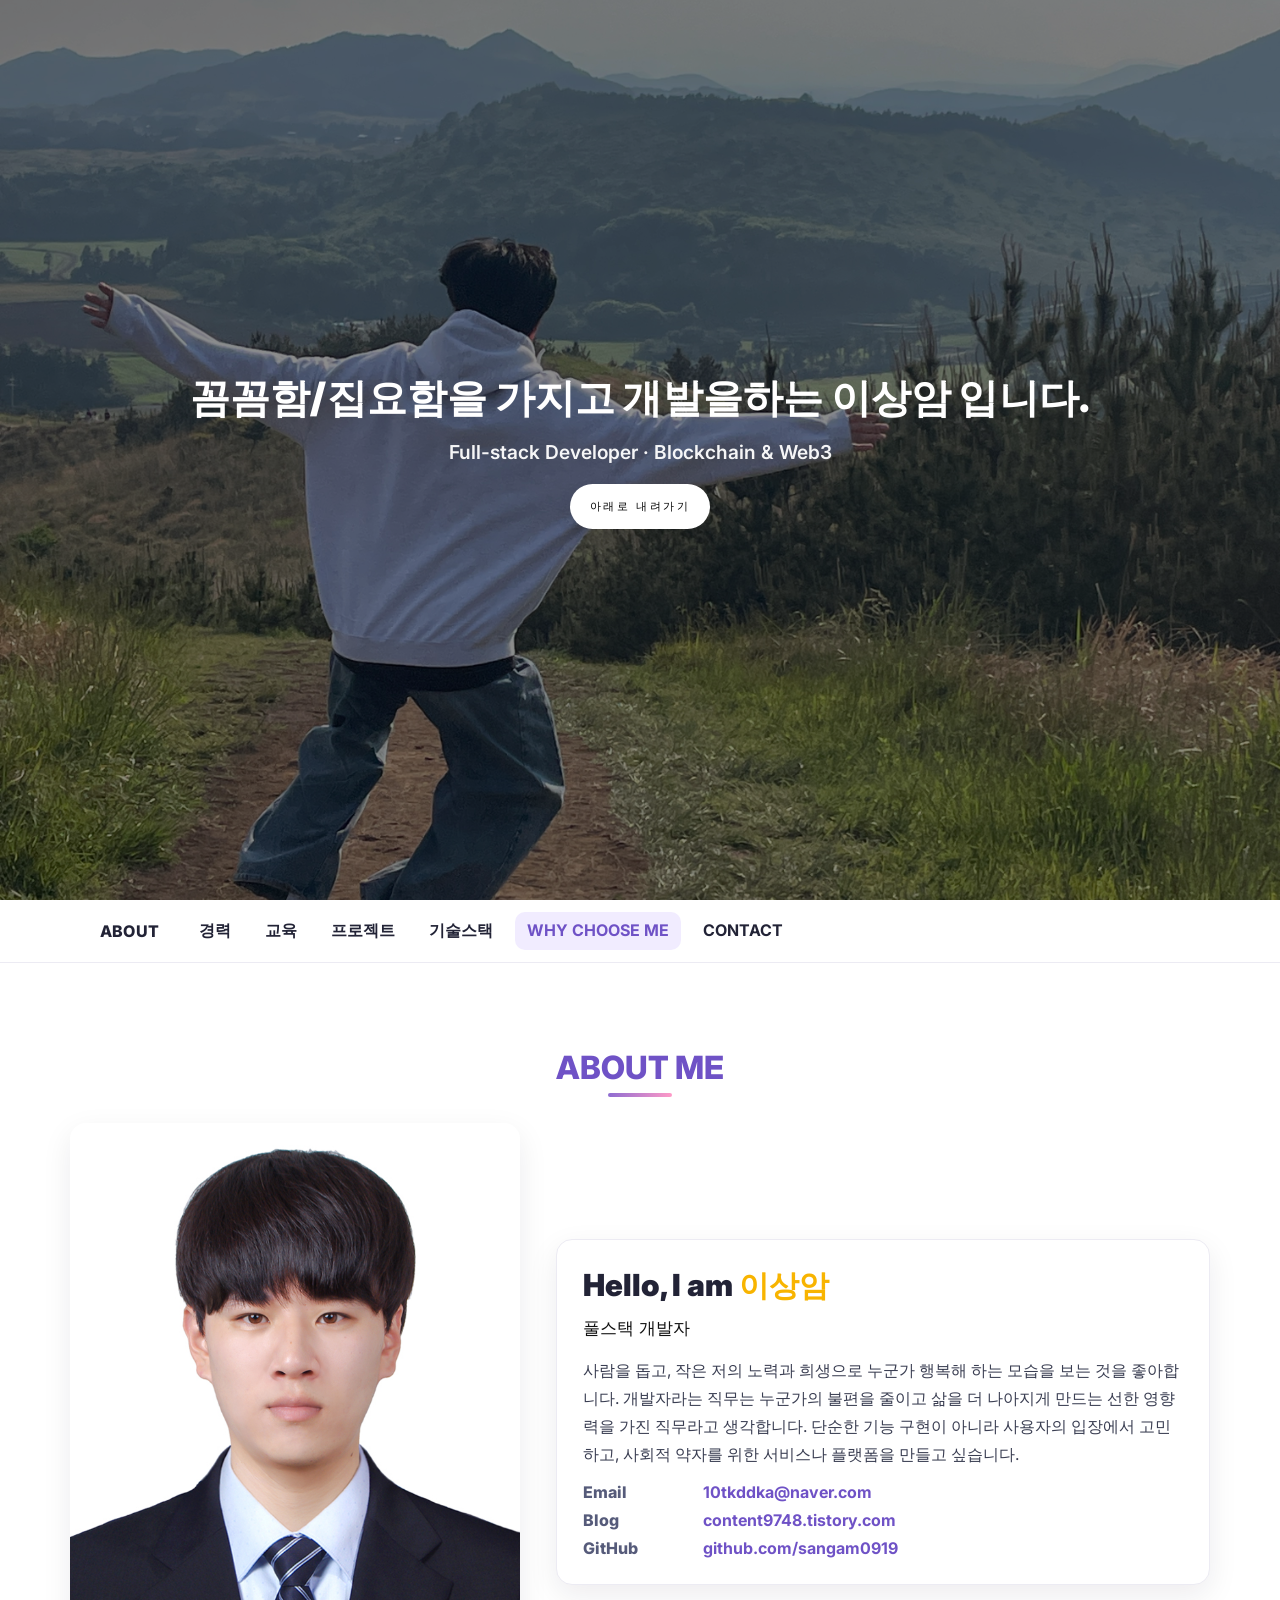
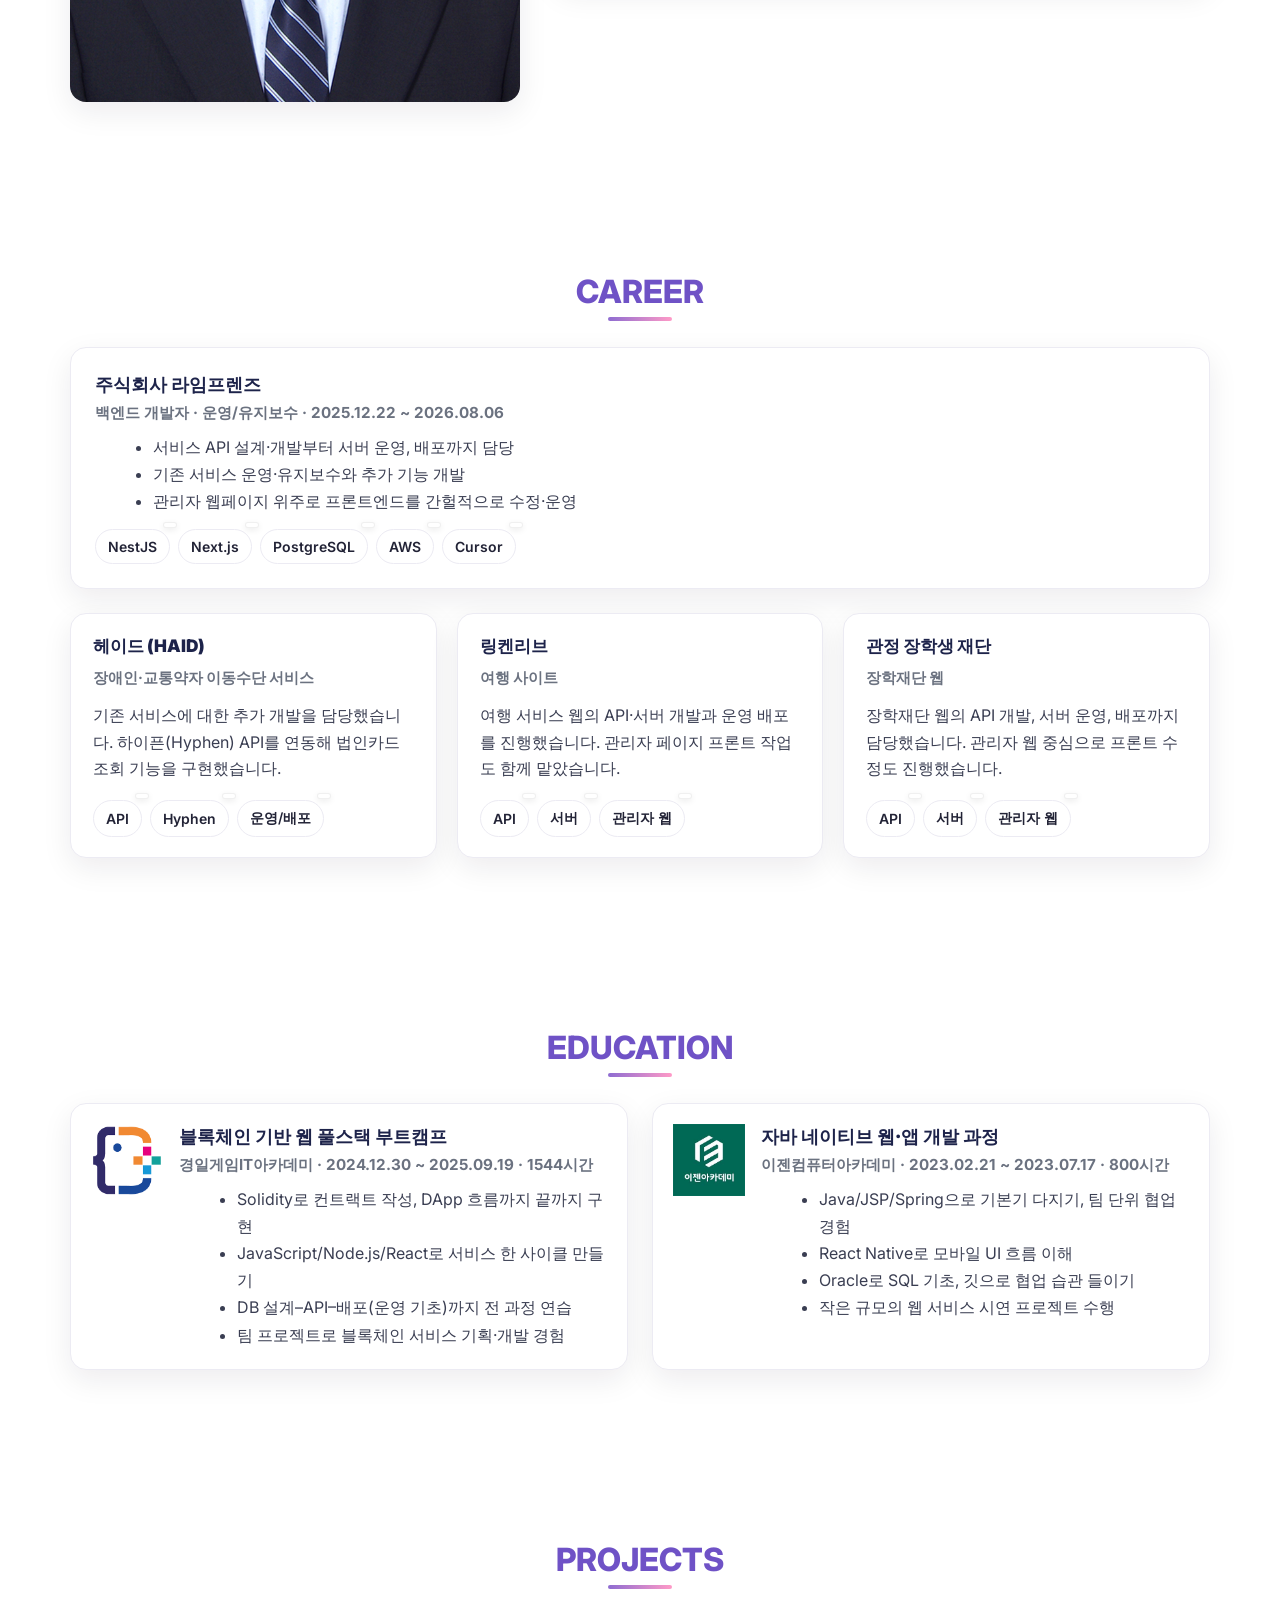
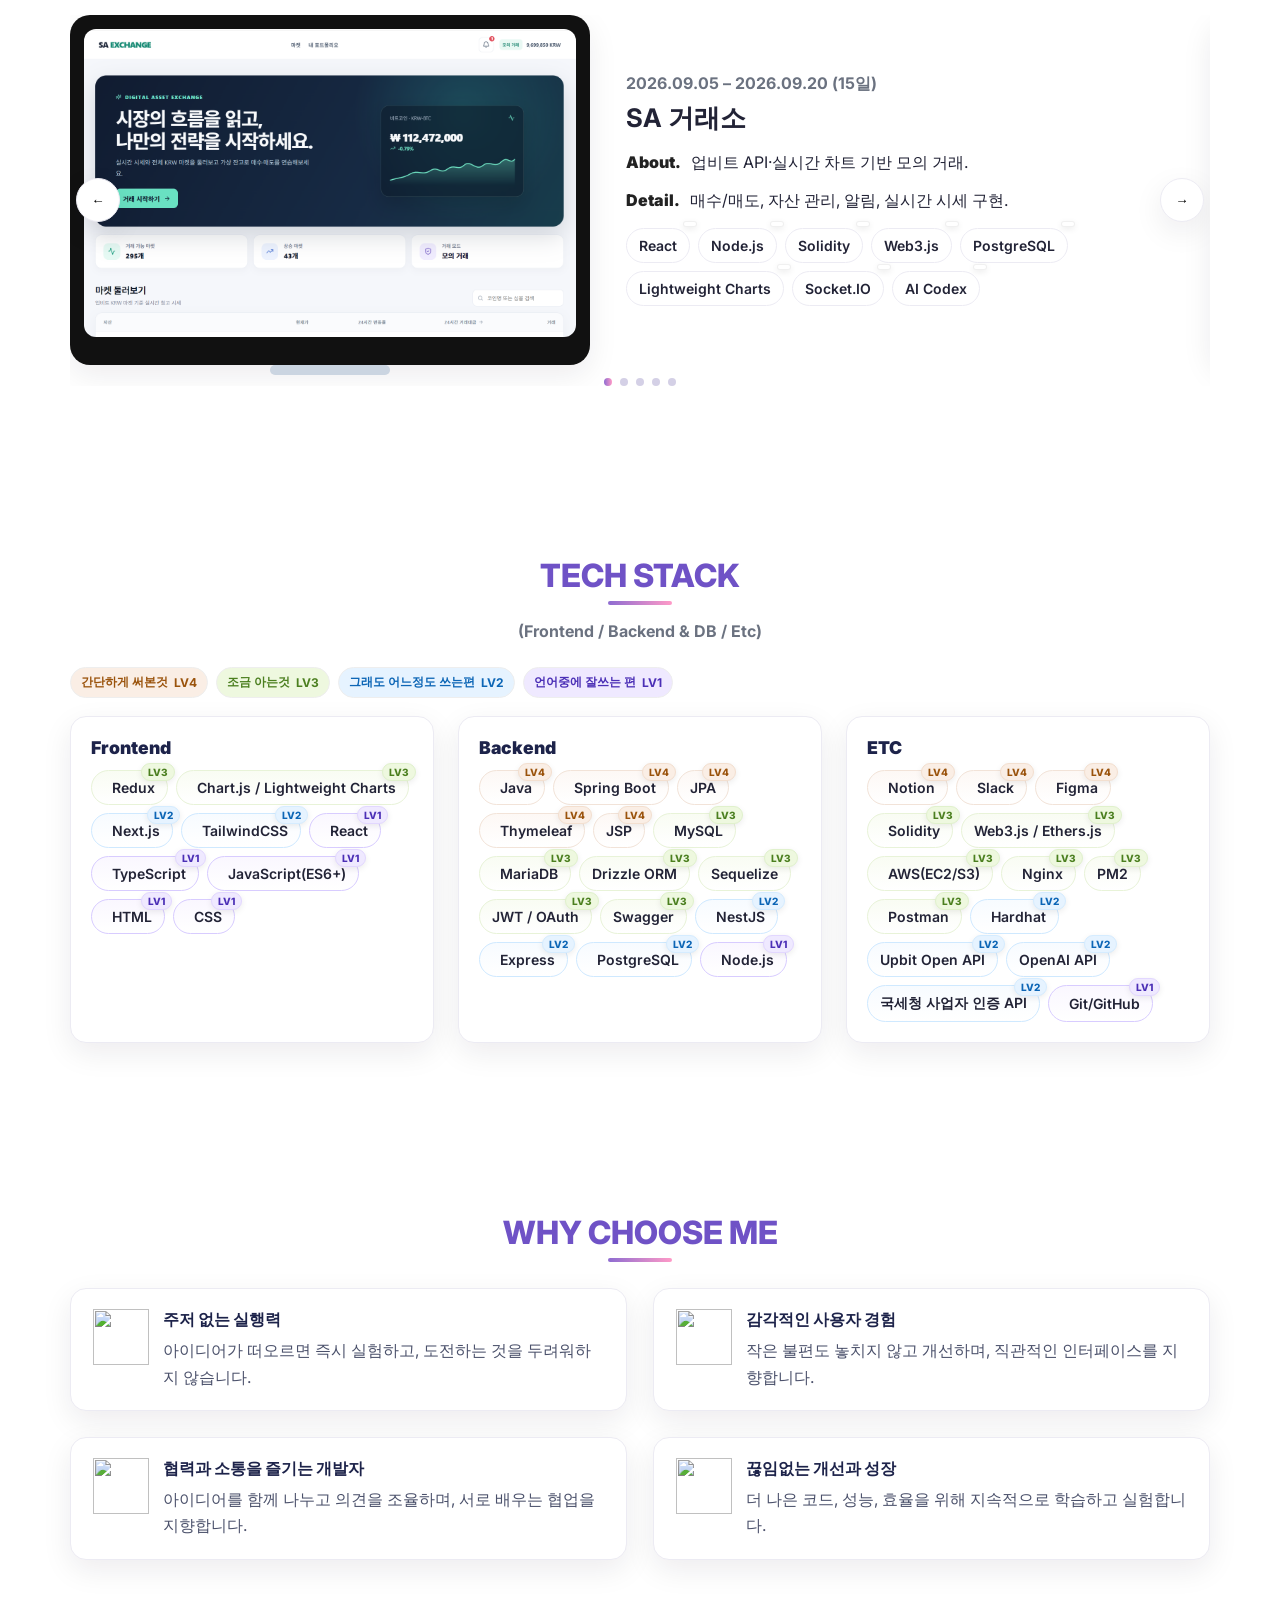
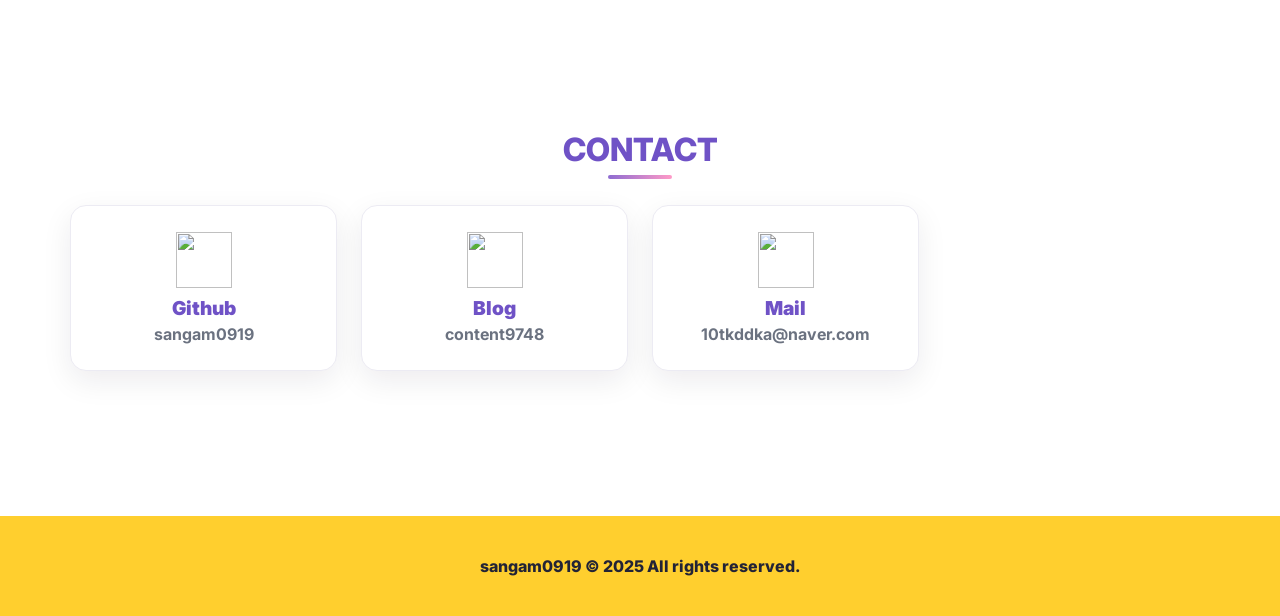
==== commit f308b029: "SA거래소 수정" ====
--- a/index.html
+++ b/index.html
@@ -533,7 +533,118 @@
         <button class="arrow next" aria-label="다음">&rarr;</button>
 
         <div class="slides">
-          <!-- Slide 1 : MPS -->
+          <!-- Slide 1 : SA 거래소 -->
+          <div class="slide">
+          <div class="proj-wrap">
+            <div class="laptop">
+              <div class="screen" tabindex="0" role="button" aria-label="SA 거래소 자세히 보기">
+                <img src="SA거래소.png" alt="블록체인 모의 거래소">
+                <div class="screen-overlay">자세히 보기</div>
+              </div>
+            </div>
+            <div class="proj-meta">
+              <div class="date">2026.09.05 – 2026.09.20 (15일)</div>
+              <h3>SA 거래소</h3>
+              <p><span class="about-dot">About.</span> 업비트 API·실시간 차트 기반 모의 거래.</p>
+              <p><span class="about-dot">Detail.</span> 매수/매도, 자산 관리, 알림, 실시간 시세 구현.</p>
+              <div class="stack">
+                <span class="chip">React</span><span class="chip">Node.js</span><span class="chip">Solidity</span><span class="chip">Web3.js</span><span class="chip">PostgreSQL</span><span class="chip">Lightweight Charts</span><span class="chip">Socket.IO</span><span class="chip">AI Codex</span>
+              </div>
+
+              <template class="more-tpl">
+              
+                <div class="modal-grid two-cols">
+                  <!-- Left: 이미지 + 소개만 -->
+                  <div class="modal-col-left">
+                    <div class="modal-cover">
+                      <img src="SA거래소.png" alt="블록체인 모의 거래소 시연">
+                    </div>
+              
+                    <div class="modal-intro">
+                      <h4>소개</h4>
+                      <p>
+                        주식 모의투자를 웹에서 체험할 수 있도록 실시간 시세, 체결(매수), 보유
+                        자산, 알림을 구현한 모의 거래소입니다. 블록체인 환경을 접목해
+                        실제 토큰 발행·교환 흐름을 경험할 수 있도록 설계했습니다.
+                      </p>
+                    </div>
+                  </div>
+              
+                  <!-- Right: 개요 · 역할 · 문제/해결 · 현재상태/계획 · 배운점 -->
+<!-- Right: 백엔드(위) · 프론트엔드(아래) · 문제/해결 · 현재상태/계획 · 배운점 -->
+<div class="modal-text">
+  <h4>프로젝트 개요</h4>
+  <ul class="kv">
+    <li><b>기간</b> : 2026.09.05 ~ 2026.09.20 / <b>인원</b> : 1명</li>
+    <li><b>목적</b> : 실시간 시세 반영·체결(매수/매도)·자산 관리 UX 구현 + 토큰 발행/교환 체험</li>
+  </ul>
+
+  <section class="block backend">
+    <h4>백엔드</h4>
+    <ul>
+      <li><b>스택</b> : Node.js · MySQL · Express · Hardhat · Solidity</li>
+      <li><b>시세 프록시</b> : 업비트 <b>WebSocket</b> 수신 → 서버에서 정제/스로틀 → 클라 전달</li>
+      <li><b>거래 모델</b> : <b>orders / fills / balances</b> 스키마로 체결·잔액 <b>원자성</b> 보장 설계</li>
+      <li><b>토큰</b> : <b>KRW / BTC</b> ERC20 발행, 1:1 환산 규칙으로 장부 일관성 유지</li>
+      <li><b>보안/운영</b> : 환경변수 분리, 에러/체결 로그, 배포 시 롤백 전략 마련</li>
+    </ul>
+  </section>
+
+  <section class="block frontend">
+    <h4>프론트엔드</h4>
+    <ul>
+      <li><b>스택</b> : React · Chart 라이브러리 · CSS</li>
+      <li><b>실시간 차트</b> : WebSocket 스트림을 <b>버퍼링 + 간격 샘플링</b> 후 최소 렌더</li>
+      <li><b>체결 UX</b> : 매수/매도 폼, <b>보유 코인/잔액</b> 실시간 반영, 체결 알림</li>
+      <li><b>AI 코덱스 활용</b> : 기능 구현과 오류 분석 과정에서 코드 작성·개선을 보조</li>
+      <li><b>인증</b> : <b>카카오 로그인</b> 기반 접근 제어, 보호 라우트/버튼 노출 제어</li>
+      <li><b>에러/로딩</b> : 스켈레톤/토스트/재시도 버튼로 사용자 피드백 강화</li>
+    </ul>
+  </section>
+
+  <section class="block issues">
+    <h4>문제 & 해결</h4>
+    <ul class="split">
+      <li>
+        <div class="tag">프론트</div>
+        <b>실시간 차트 프레임 드랍</b> → <b>버퍼링·샘플링</b> + 가상화 영역만 업데이트로 FPS 안정
+      </li>
+      <li>
+        <div class="tag">백엔드</div>
+        <b>체결/잔액 불일치 위험</b> → DB 트랜잭션으로 <b>orders·fills·balances</b> 동시 커밋/롤백
+      </li>
+      <li>
+        <div class="tag">운영</div>
+        <b>외부 API 단절</b> → 서버 <b>프록시</b>로 재시도/백오프 정책, 장애 시 폴백 메시지
+      </li>
+    </ul>
+  </section>
+
+  <section class="block now-next">
+    <h4>현재 상태 & 향후 계획</h4>
+    <ul>
+      <li><b>매수 기능 구현 완료</b> — 체결 성공 시 <b>잔액 감소·보유 코인 증가</b>가 반영되고 체결 내역과 알림을 제공</li>
+      <li><b>배포 예정</b> — 매도 안정화 후 모니터링/알림/대시보드 연동 → 성능지표(p95, 드랍율) 수집</li>
+    </ul>
+  </section>
+
+  <section class="block learnings">
+    <h4>배운 점</h4>
+    <ul>
+      <li>실시간 스트림 처리와 <b>렌더링 최적화 패턴</b> 정립</li>
+      <li>거래·잔액의 <b>일관성/원자성</b> 보장의 중요성</li>
+      <li>WebSocket ↔ UI <b>동기화</b> 전략 수립과 에러 복원력</li>
+    </ul>
+  </section>
+</div>
+
+              </template>
+              
+            </div>
+          </div>
+        </div>
+
+          <!-- Slide 2 : 감정 일기장 -->
           <div class="slide">
           <div class="proj-wrap">
             <div class="laptop">
@@ -650,116 +761,6 @@
         </div>
 
         <div class="slide">
-          <div class="proj-wrap">
-            <div class="laptop">
-              <div class="screen" tabindex="0" role="button" aria-label="SA 거래소 자세히 보기">
-                <img src="SA거래소.png" alt="블록체인 모의 거래소">
-                <div class="screen-overlay">자세히 보기</div>
-              </div>
-            </div>
-            <div class="proj-meta">
-              <div class="date">2025.07.04 – 2025.07.17 (13일)</div>
-              <h3>SA 거래소</h3>
-              <p><span class="about-dot">About.</span> 업비트 API·실시간 차트 기반 모의 거래.</p>
-              <p><span class="about-dot">Detail.</span> 매수/매도, 자산, 알림, 실시간 시세.</p>
-              <div class="stack">
-                <span class="chip">React</span><span class="chip">Node.js</span><span class="chip">Solidity</span><span class="chip">Web3.js</span><span class="chip">PostgreSQL</span><span class="chip">Lightweight Charts</span><span class="chip">Socket.IO</span>
-              </div>
-
-              <template class="more-tpl">
-              
-                <div class="modal-grid two-cols">
-                  <!-- Left: 이미지 + 소개만 -->
-                  <div class="modal-col-left">
-                    <div class="modal-cover">
-                      <img src="SA거래소.png" alt="블록체인 모의 거래소 시연">
-                    </div>
-              
-                    <div class="modal-intro">
-                      <h4>소개</h4>
-                      <p>
-                        주식 모의투자를 웹에서 체험할 수 있도록 실시간 시세, 체결(매수), 보유
-                        자산, 알림을 구현한 모의 거래소입니다. 블록체인 환경을 접목해
-                        실제 토큰 발행·교환 흐름을 경험할 수 있도록 설계했습니다.
-                      </p>
-                    </div>
-                  </div>
-              
-                  <!-- Right: 개요 · 역할 · 문제/해결 · 현재상태/계획 · 배운점 -->
-<!-- Right: 백엔드(위) · 프론트엔드(아래) · 문제/해결 · 현재상태/계획 · 배운점 -->
-<div class="modal-text">
-  <h4>프로젝트 개요</h4>
-  <ul class="kv">
-    <li><b>기간</b> : 2025.06.04 ~ 2025.07.17 / <b>인원</b> : 1명</li>
-    <li><b>목적</b> : 실시간 시세 반영·체결(매수/매도)·자산 관리 UX 구현 + 토큰 발행/교환 체험</li>
-  </ul>
-
-  <section class="block backend">
-    <h4>백엔드</h4>
-    <ul>
-      <li><b>스택</b> : Node.js · MySQL · Express · Hardhat · Solidity</li>
-      <li><b>시세 프록시</b> : 업비트 <b>WebSocket</b> 수신 → 서버에서 정제/스로틀 → 클라 전달</li>
-      <li><b>거래 모델</b> : <b>orders / fills / balances</b> 스키마로 체결·잔액 <b>원자성</b> 보장 설계</li>
-      <li><b>토큰</b> : <b>KRW / BTC</b> ERC20 발행, 1:1 환산 규칙으로 장부 일관성 유지</li>
-      <li><b>보안/운영</b> : 환경변수 분리, 에러/체결 로그, 배포 시 롤백 전략 마련</li>
-    </ul>
-  </section>
-
-  <section class="block frontend">
-    <h4>프론트엔드</h4>
-    <ul>
-      <li><b>스택</b> : React · Chart 라이브러리 · CSS</li>
-      <li><b>실시간 차트</b> : WebSocket 스트림을 <b>버퍼링 + 간격 샘플링</b> 후 최소 렌더</li>
-      <li><b>체결 UX</b> : 매수/매도 폼, <b>보유 코인/잔액</b> 실시간 반영, 체결 알림</li>
-      <li><b>인증</b> : <b>카카오 로그인</b> 기반 접근 제어, 보호 라우트/버튼 노출 제어</li>
-      <li><b>에러/로딩</b> : 스켈레톤/토스트/재시도 버튼로 사용자 피드백 강화</li>
-    </ul>
-  </section>
-
-  <section class="block issues">
-    <h4>문제 & 해결</h4>
-    <ul class="split">
-      <li>
-        <div class="tag">프론트</div>
-        <b>실시간 차트 프레임 드랍</b> → <b>버퍼링·샘플링</b> + 가상화 영역만 업데이트로 FPS 안정
-      </li>
-      <li>
-        <div class="tag">백엔드</div>
-        <b>체결/잔액 불일치 위험</b> → DB 트랜잭션으로 <b>orders·fills·balances</b> 동시 커밋/롤백
-      </li>
-      <li>
-        <div class="tag">운영</div>
-        <b>외부 API 단절</b> → 서버 <b>프록시</b>로 재시도/백오프 정책, 장애 시 폴백 메시지
-      </li>
-    </ul>
-  </section>
-
-  <section class="block now-next">
-    <h4>현재 상태 & 향후 계획</h4>
-    <ul>
-      <li><b>매수 완료, 매도 구현 중</b> — 체결 성공 시 <b>잔액 감소·보유 코인 증가</b>가 한 트랜잭션으로 처리되게 보완</li>
-      <li><b>배포 예정</b> — 매도 안정화 후 모니터링/알림/대시보드 연동 → 성능지표(p95, 드랍율) 수집</li>
-    </ul>
-  </section>
-
-  <section class="block learnings">
-    <h4>배운 점</h4>
-    <ul>
-      <li>실시간 스트림 처리와 <b>렌더링 최적화 패턴</b> 정립</li>
-      <li>거래·잔액의 <b>일관성/원자성</b> 보장의 중요성</li>
-      <li>WebSocket ↔ UI <b>동기화</b> 전략 수립과 에러 복원력</li>
-    </ul>
-  </section>
-</div>
-
-              </template>
-              
-            </div>
-          </div>
-        </div>
-
-          <!-- Slide 2 : 감정 일기장 -->
-          <div class="slide">
             <div class="proj-wrap">
               <div class="laptop">
                 <div class="screen" tabindex="0" role="button" aria-label="감정 일기장 자세히 보기">
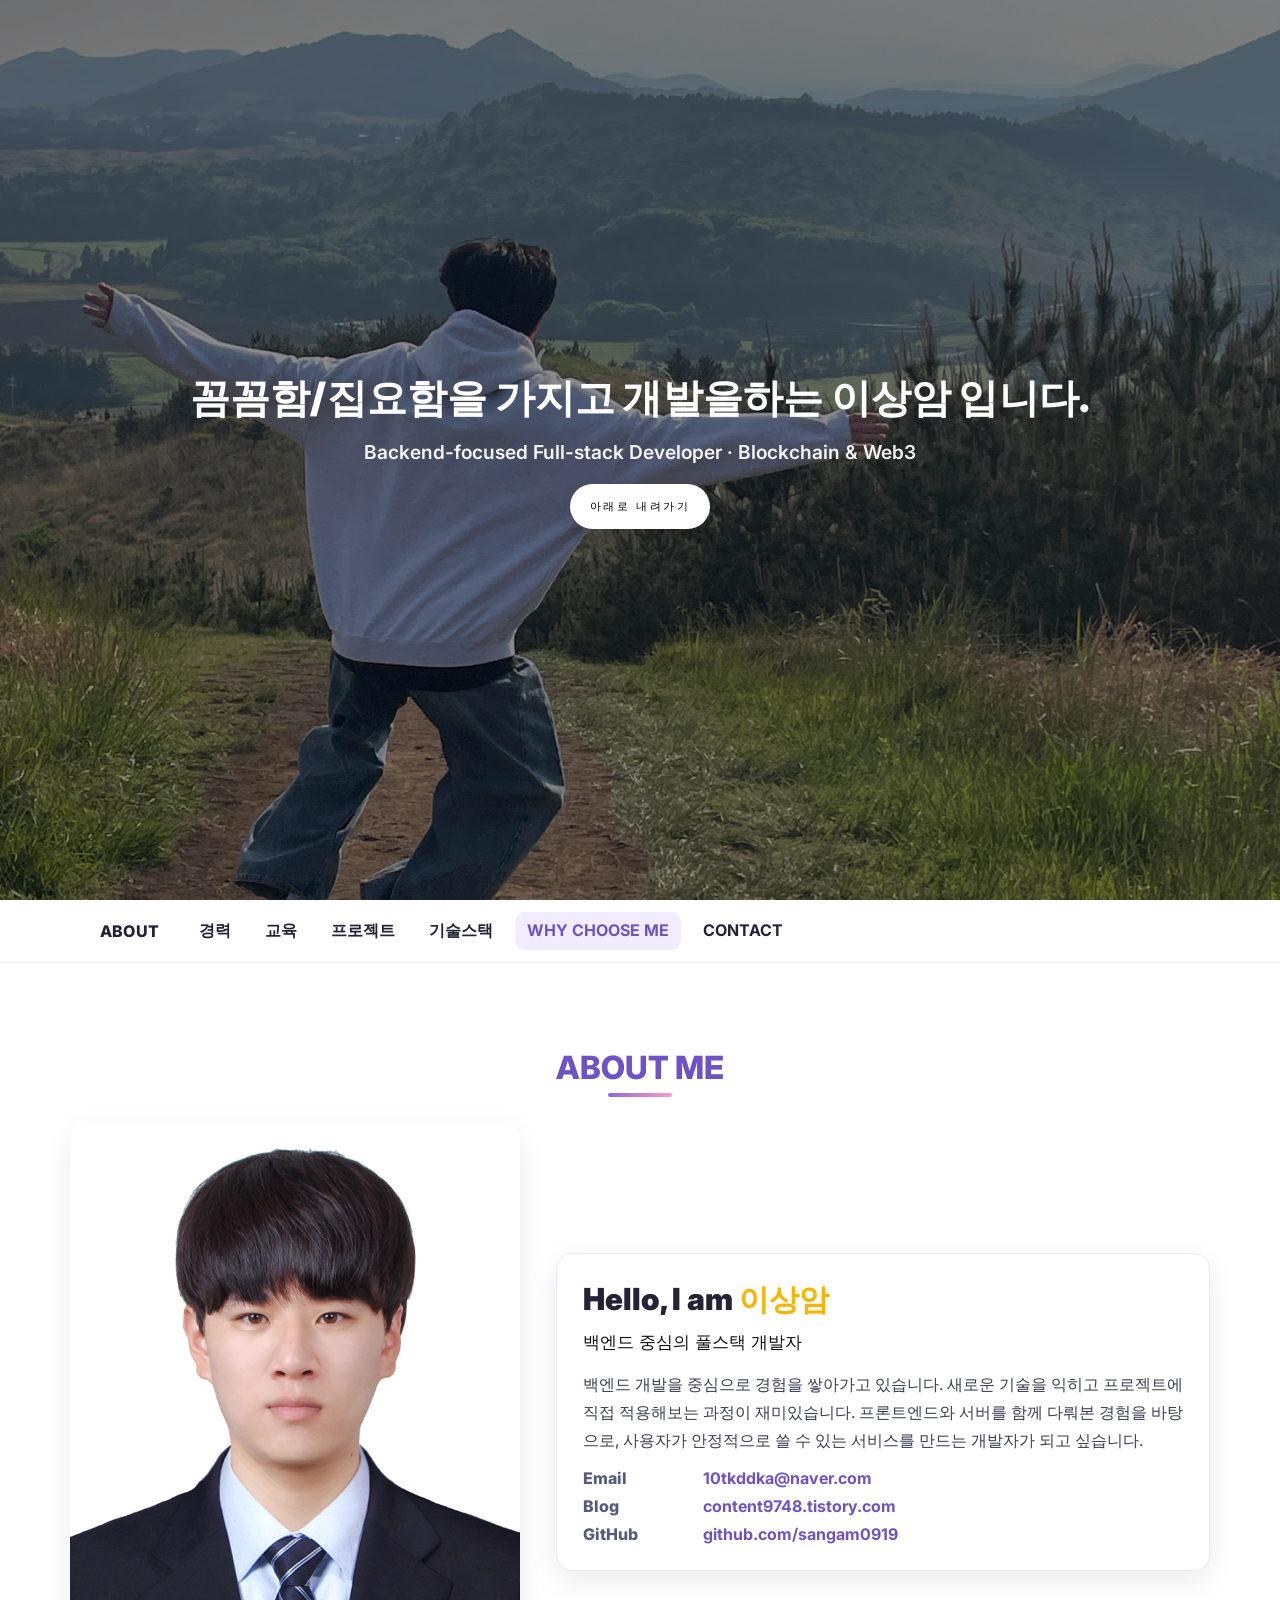
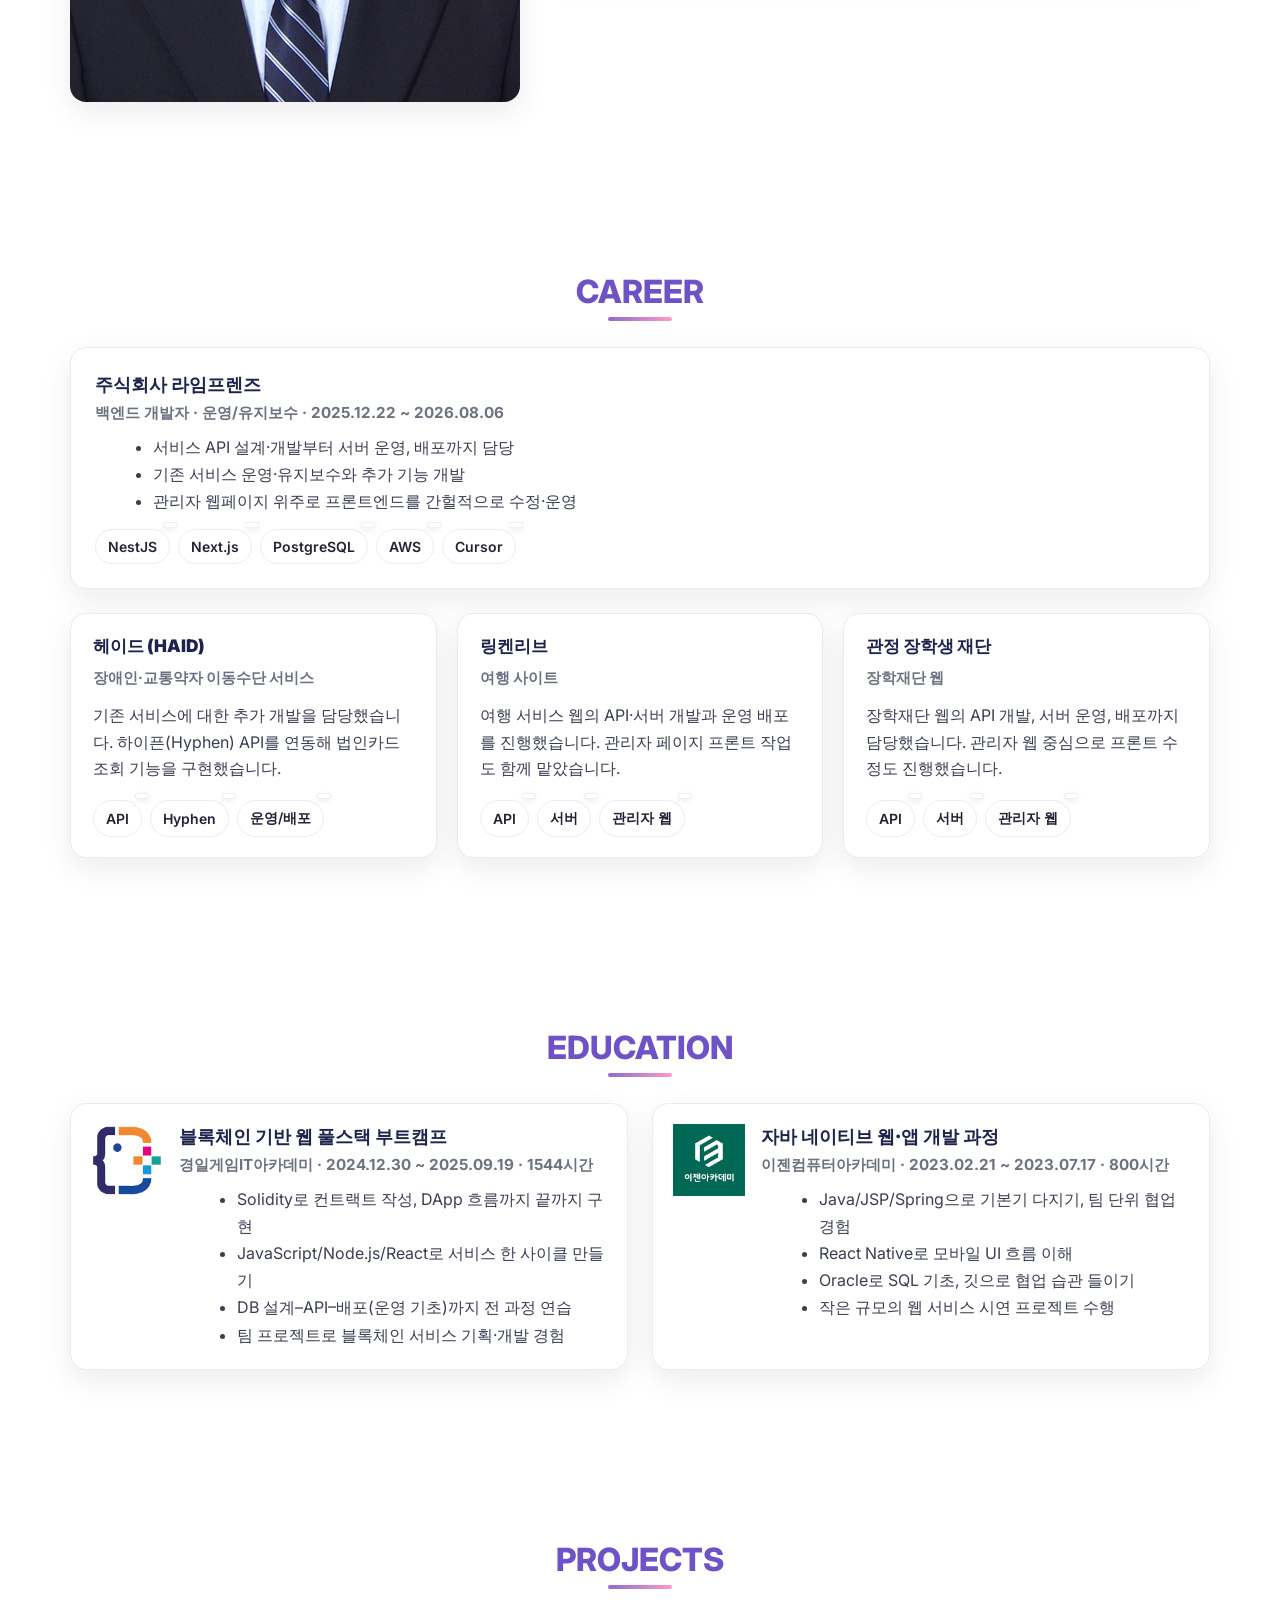
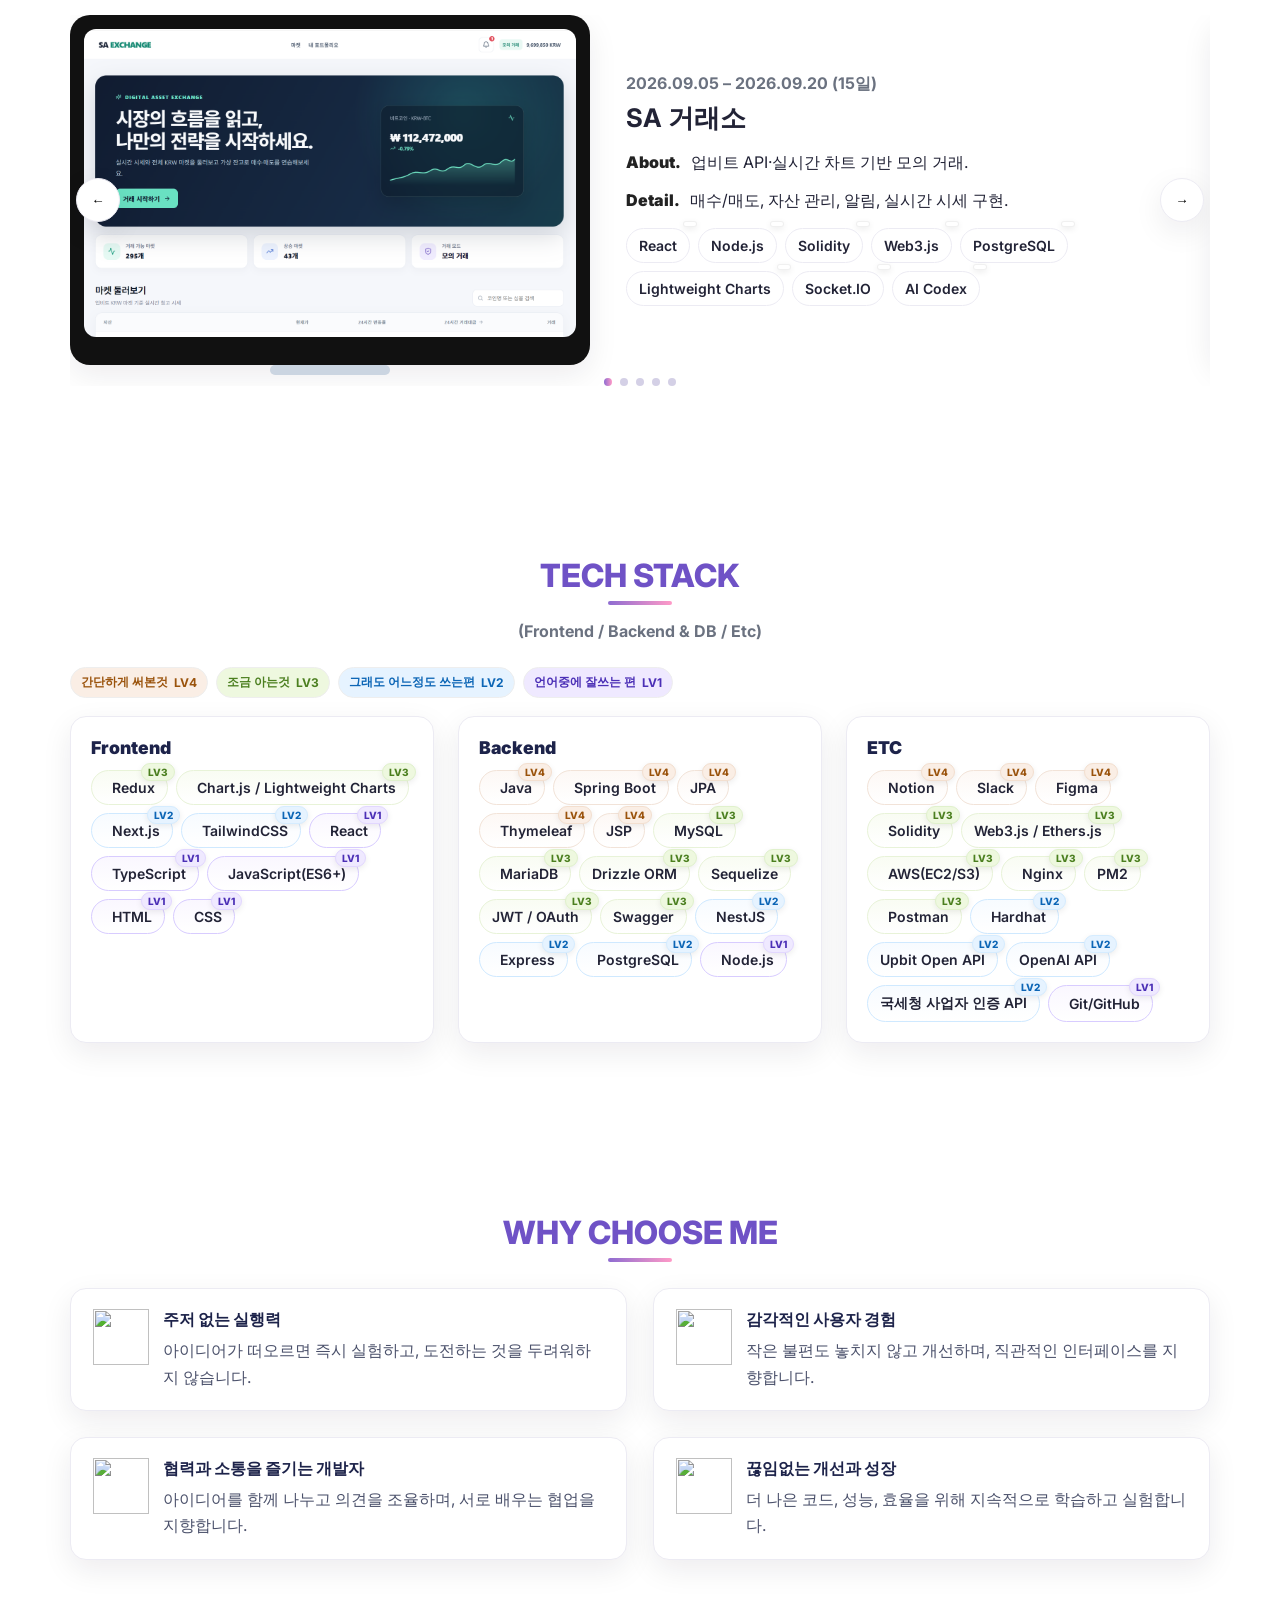
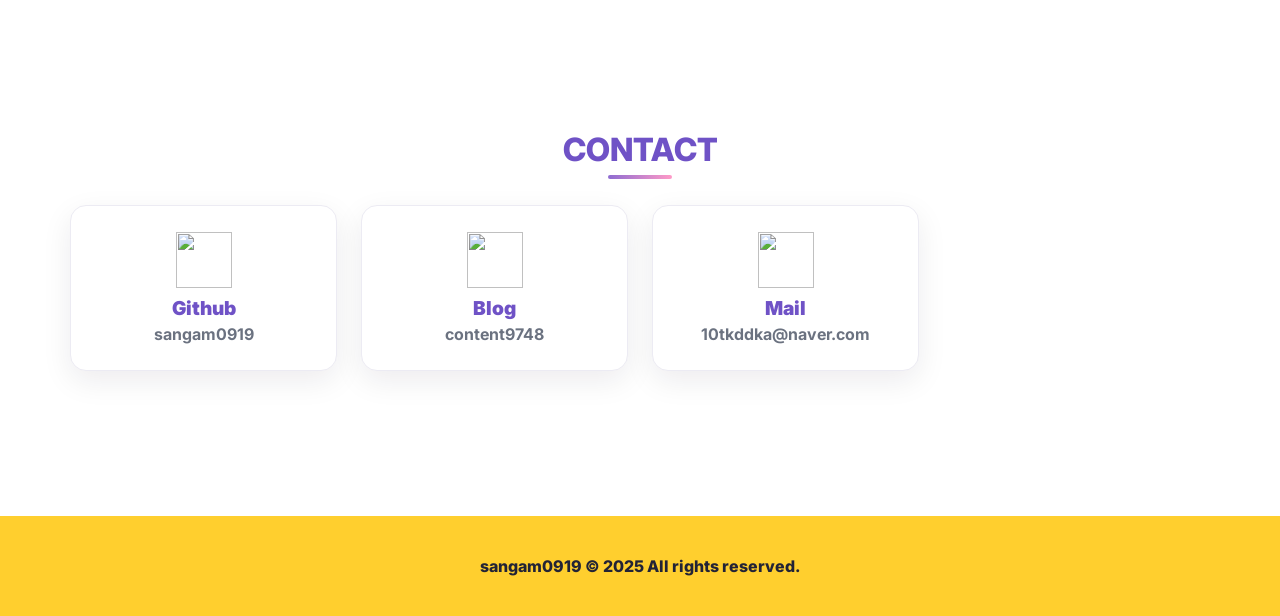
==== commit f33b0287: "자기소개 변경" ====
--- a/index.html
+++ b/index.html
@@ -375,7 +375,7 @@
   <section class="hero">
     <div class="hero-content">
       <h1>꼼꼼함/집요함을 가지고 개발을하는 이상암 입니다.</h1>
-      <p>Full-stack Developer · Blockchain & Web3</p>
+      <p>Backend-focused Full-stack Developer · Blockchain & Web3</p>
       <a href="#about" class="scroll-down">아래로 내려가기</a>
     </div>
   </section>
@@ -405,11 +405,10 @@
         </div>
         <article class="about-card">
           <h3 class="hello">Hello, I am <span style="color:#f8b400">이상암</span></h3>
-          <p class="role">풀스택 개발자</p>
-          <p class="about-p">
-            사람을 돕고, 작은 저의 노력과 희생으로 누군가 행복해 하는 모습을 보는 것을 좋아합니다.
-            개발자라는 직무는 누군가의 불편을 줄이고 삶을 더 나아지게 만드는 선한 영향력을 가진 직무라고 생각합니다.
-            단순한 기능 구현이 아니라 사용자의 입장에서 고민하고, 사회적 약자를 위한 서비스나 플랫폼을 만들고 싶습니다.
+          <p class="role">백엔드 중심의 풀스택 개발자</p>
+          <p class="about-p">
+            백엔드 개발을 중심으로 경험을 쌓아가고 있습니다. 새로운 기술을 익히고 프로젝트에 직접 적용해보는 과정이 재미있습니다.
+            프론트엔드와 서버를 함께 다뤄본 경험을 바탕으로, 사용자가 안정적으로 쓸 수 있는 서비스를 만드는 개발자가 되고 싶습니다.
           </p>
           <div class="kv" style="margin-top:14px">
             <div class="row"><div class="key">Email</div><div class="val"><a href="mailto:10tkddka@naver.com">10tkddka@naver.com</a></div></div>
